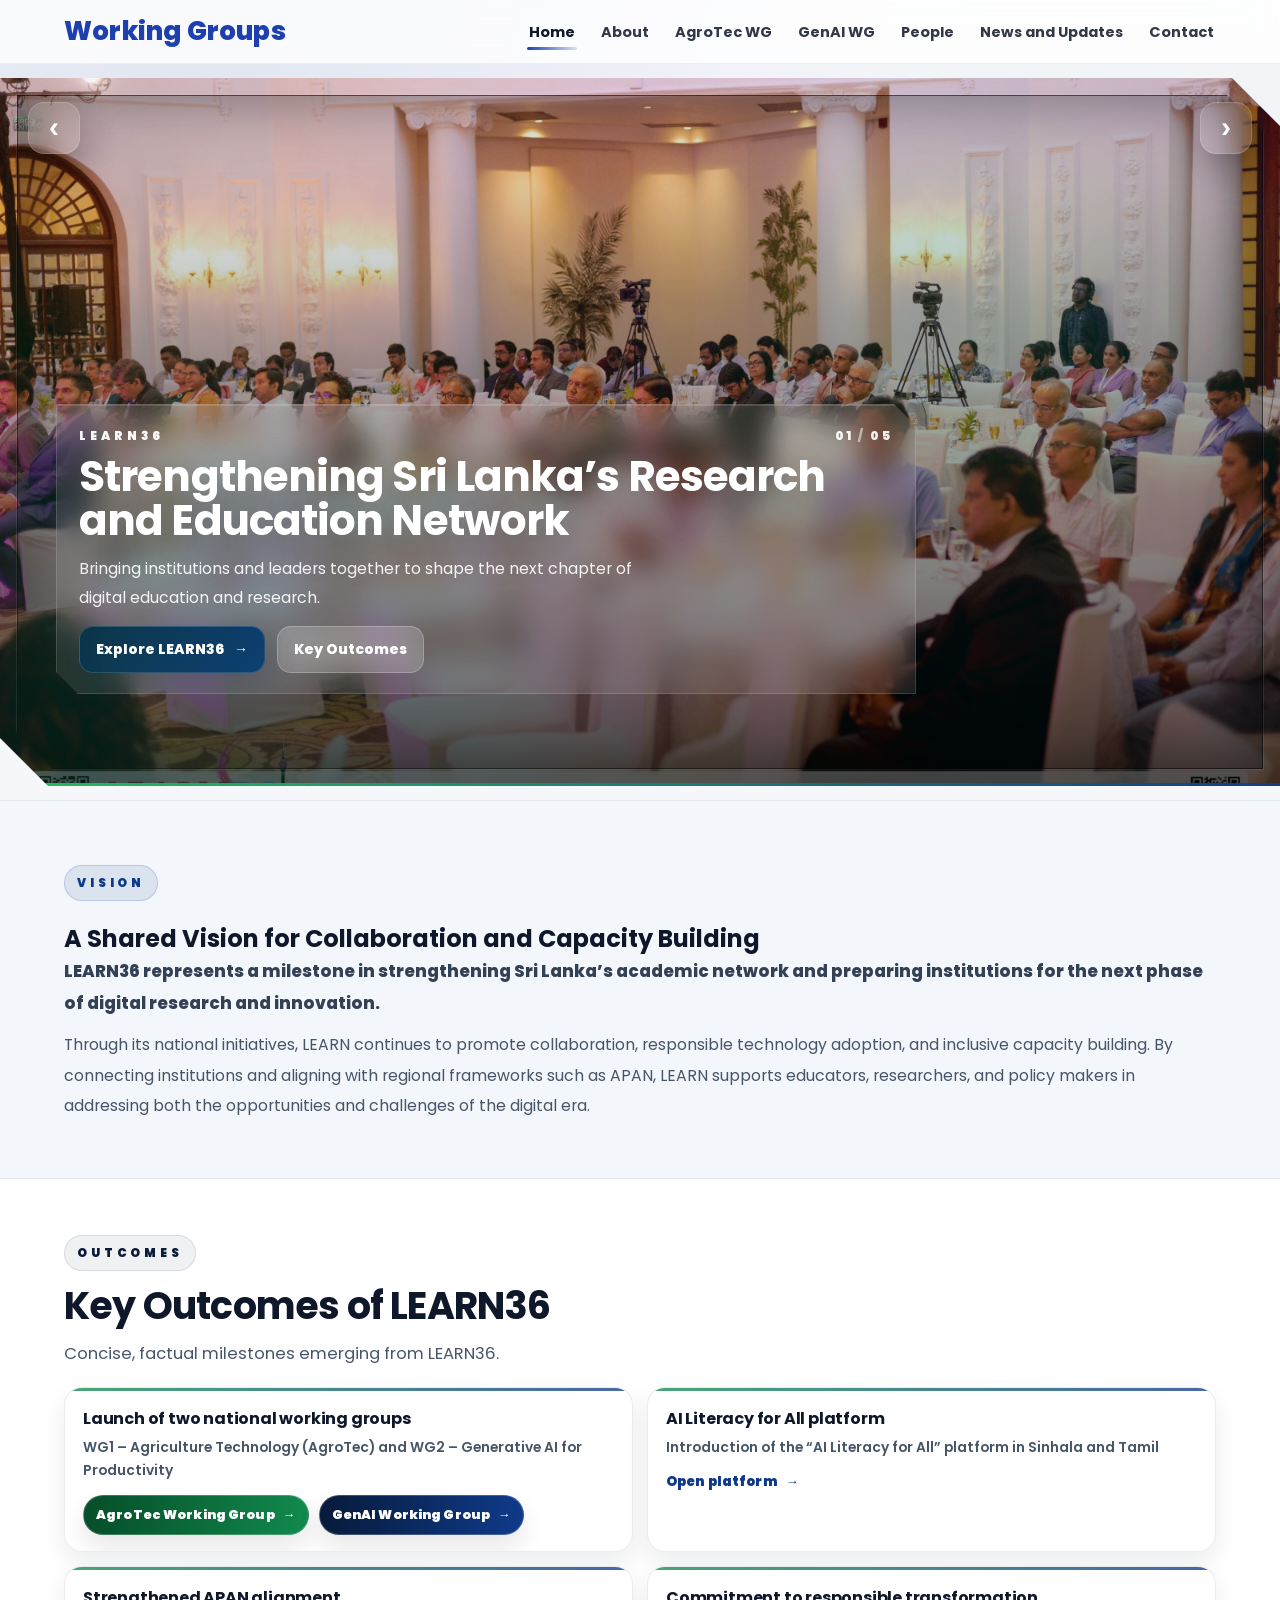
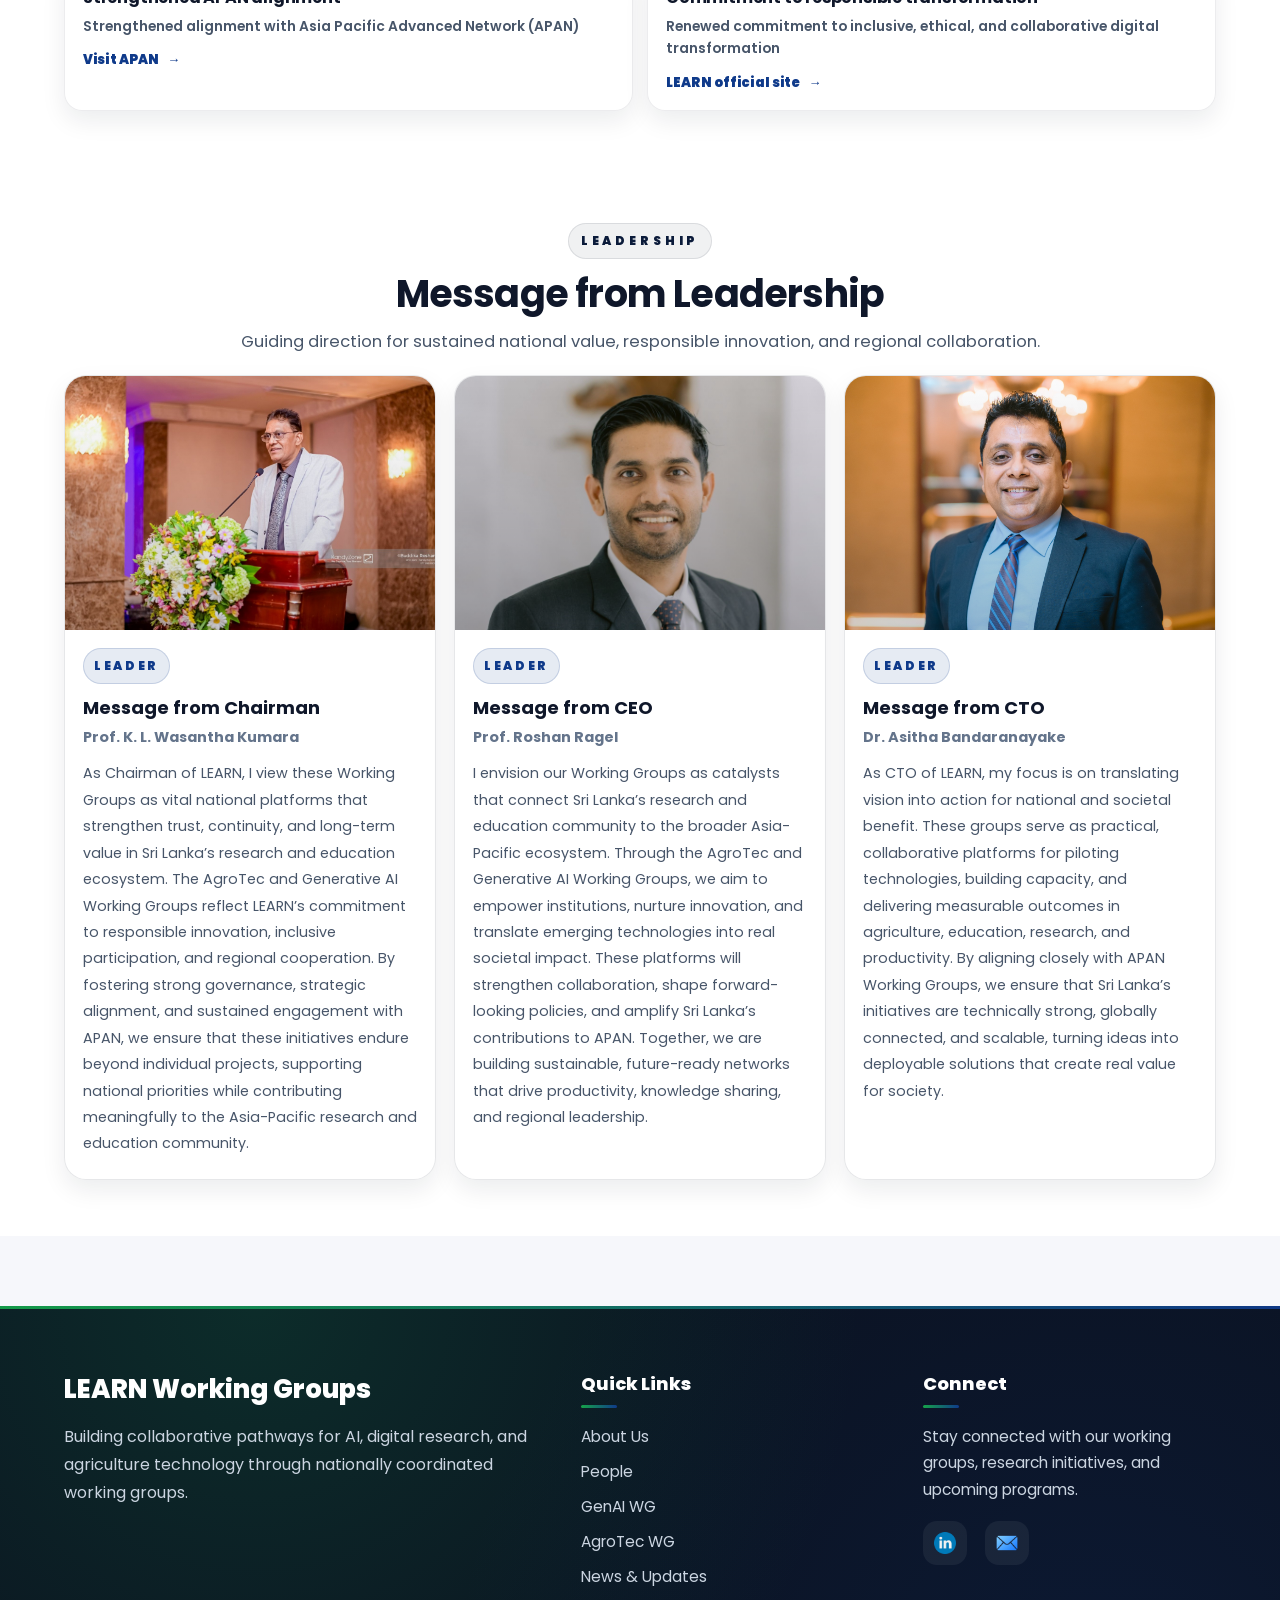
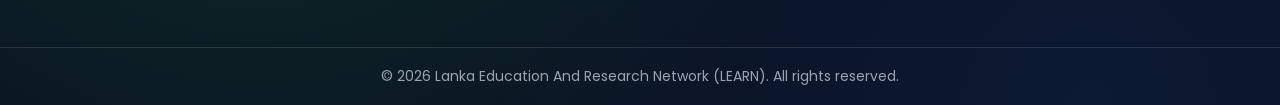
==== index.html @ 954df9d3 "first commit" ====
<!DOCTYPE html>
<html lang="en">
<head>
  <meta charset="UTF-8" />
  <meta name="viewport" content="width=device-width, initial-scale=1.0" />
  <meta name="description" content="LEARN36 in Sri Lanka united educators, researchers, and leaders to advance AI, digital transformation, agriculture innovation, and research collaboration through LEARN.">
  <link rel="stylesheet" href="assets/css/index.css"/>
  <title>Home</title>
  <link rel="icon" href="assets/images/icons/favicon.png" type="image/x-icon" />

  <!-- Optional: match your other pages -->
  <link rel="preconnect" href="https://fonts.googleapis.com">
  <link rel="preconnect" href="https://fonts.gstatic.com" crossorigin>
  <link href="https://fonts.googleapis.com/css2?family=Poppins:wght@300;400;500;600;700;800;900&display=swap" rel="stylesheet">
</head>

<body>
  <!-- NAV -->
  <header class="navbar">
    <div class="container">
      <div class="logo"><h2>Working Groups</h2></div>

      <ul class="nav-menu">
        <li><a href="index.html" class="active">Home</a></li>
        <li><a href="pages/About.html">About</a></li>
        <li><a href="pages/AgroTec WG.html">AgroTec WG</a></li>
        <li><a href="pages/GenAI WG.html">GenAI WG</a></li>
        <li><a href="pages/People.html">People</a></li>
        <li><a href="pages/news/news.html">News and Updates</a></li>
        <li><a href="pages/Contact.html">Contact</a></li>
      </ul>

      <div class="hamburger" role="button" tabindex="0" aria-label="Open menu">
        <span></span><span></span><span></span>
      </div>
    </div>
  </header>

  <!-- HERO (full-bleed cinematic slider, not a popup card) -->
  <section class="hero">
    <div class="hero-shell">
      <div class="hero-slider-pro" id="heroPro" aria-label="LEARN36 slideshow">

        <!-- Frame layers -->
        <div class="hero-ring" aria-hidden="true"></div>
        <div class="hero-matte" aria-hidden="true"></div>
        <div class="hero-grain" aria-hidden="true"></div>
        <div class="hero-leak" aria-hidden="true"></div>

        <!-- Slides track -->
        <div class="hero-viewport">
          <div class="hero-track">

            <!-- Slide 1 -->
            <article class="hero-panel is-active bg1" data-accent="blue">
              <div class="hero-scrim"></div>

              <div class="hero-caption">
                <div class="caption-top">
                  <div class="hero-kicker">LEARN36</div>
                  <div class="hero-counter">
                    <span class="current">01</span><span class="sep">/</span><span class="total">05</span>
                  </div>
                </div>

                <h1>Strengthening Sri Lanka’s Research and Education Network</h1>
                <p>
                  Bringing institutions and leaders together to shape the next chapter of digital education and research.
                </p>

                <div class="hero-actions">
                  <a class="btn btn-dark" href="#vision">Explore LEARN36 <span class="arrow">→</span></a>
                  <a class="btn btn-ghost" href="#outcomes">Key Outcomes</a>
                </div>
              </div>
            </article>

            <!-- Slide 2 -->
            <article class="hero-panel bg2" data-accent="blue">
              <div class="hero-scrim"></div>

              <div class="hero-caption">
                <div class="caption-top">
                  <div class="hero-kicker">LEARN36</div>
                  <div class="hero-counter">
                    <span class="current">02</span><span class="sep">/</span><span class="total">05</span>
                  </div>
                </div>

                <h1>LEARN36 — Connecting Institutions, Ideas, and Innovation</h1>
                <p>
                  A milestone gathering focused on collaboration, capacity building, and national platforms for impact.
                </p>

                <div class="hero-actions">
                  <a class="btn btn-dark" href="#leaderpart">Leadership <span class="arrow">→</span></a>
                  <a class="btn btn-ghost" href="#vision">Shared Vision</a>
                </div>
              </div>
            </article>

            <!-- Slide 3 -->
            <article class="hero-panel bg3" data-accent="mix">
              <div class="hero-scrim"></div>

              <div class="hero-caption">
                <div class="caption-top">
                  <div class="hero-kicker">LEARN36</div>
                  <div class="hero-counter">
                    <span class="current">03</span><span class="sep">/</span><span class="total">05</span>
                  </div>
                </div>

                <h1>Advancing Digital Transformation and AI Literacy</h1>
                <p>
                  Building national readiness through technology, responsible adoption, and inclusive access.
                </p>

                <div class="hero-actions">
                  <a class="btn btn-genai" href="GenAI%20WG.html">Working Group 2 — GenAI <span class="arrow">→</span></a>
                  <a class="btn btn-agrotec" href="AgroTec%20WG.html">Working Group 1 — AgroTec <span class="arrow">→</span></a>
                </div>
              </div>
            </article>

            <!-- Slide 4 -->
            <article class="hero-panel bg4" data-accent="blue">
              <div class="hero-scrim"></div>

              <div class="hero-caption">
                <div class="caption-top">
                  <div class="hero-kicker">LEARN36</div>
                  <div class="hero-counter">
                    <span class="current">04</span><span class="sep">/</span><span class="total">05</span>
                  </div>
                </div>

                <h1>From Collaboration to National Impact</h1>
                <p>
                  Strengthening structures, networks, and shared programs across Sri Lanka’s academic ecosystem.
                </p>

                <div class="hero-actions">
                  <a class="btn btn-dark" href="#outcomes">See Outcomes <span class="arrow">→</span></a>
                  <a class="btn btn-ghost" href="People.html">Meet People</a>
                </div>
              </div>
            </article>

            <!-- Slide 5 -->
            <article class="hero-panel bg5" data-accent="blue">
              <div class="hero-scrim"></div>

              <div class="hero-caption">
                <div class="caption-top">
                  <div class="hero-kicker">LEARN36</div>
                  <div class="hero-counter">
                    <span class="current">05</span><span class="sep">/</span><span class="total">05</span>
                  </div>
                </div>

                <h1>Building the Future of Learning and Research</h1>
                <p>
                  Creating sustainable platforms aligned with regional frameworks and long-term national priorities.
                </p>

                <div class="hero-actions">
                  <a class="btn btn-dark" href="About.html">About LEARN <span class="arrow">→</span></a>
                  <a class="btn btn-ghost" href="Contact.html">Get Involved</a>
                </div>
              </div>
            </article>

          </div>
        </div>

        <!-- Controls -->
        <button class="hero-nav hero-prev" type="button" aria-label="Previous slide">
          <span aria-hidden="true">‹</span>
        </button>

        <button class="hero-nav hero-next" type="button" aria-label="Next slide">
          <span aria-hidden="true">›</span>
        </button>

        <!-- Loading line (keep) -->
        <div class="hero-progress" aria-hidden="true">
          <div class="hero-progress-bar"></div>
        </div>

      </div>
    </div>
  </section>

  <!-- VISION -->
  <section class="band band-soft" id="vision">
    <div class="container">
      <div class="vision-grid">
        <div class="vision-text">
          <div class="badge">Vision</div>
          <h2>A Shared Vision for Collaboration and Capacity Building</h2>

          <!-- Updated flow (same meaning, more professional) -->
          <p class="lead">
            LEARN36 represents a milestone in strengthening Sri Lanka’s academic network and preparing institutions for the next phase of digital research and innovation.
          </p>
          <p>
            Through its national initiatives, LEARN continues to promote collaboration, responsible technology adoption, and inclusive capacity building. By connecting institutions and aligning with regional frameworks such as APAN, LEARN supports educators, researchers, and policy makers in addressing both the opportunities and challenges of the digital era.
          </p>
        </div>
      </div>
    </div>
  </section>

 <!-- OUTCOMES -->
<section class="band" id="outcomes">
  <div class="container">
    <div class="section-head">
      <div class="badge badge-dark">Outcomes</div>
      <h2>Key Outcomes of LEARN36</h2>
      <p>Concise, factual milestones emerging from LEARN36.</p>
    </div>

    <div class="outcomes-grid">
      <!-- Outcome 1 (two buttons inside; NOT whole-card link) -->
      <div class="outcome outcome--split">
        <h3>Launch of two national working groups</h3>
        <p>WG1 – Agriculture Technology (AgroTec) and WG2 – Generative AI for Productivity</p>

        <div class="outcome-actions">
          <a class="outcome-btn outcome-btn--agrotec" href="AgroTec%20WG.html">
            AgroTec Working Group <span class="arrow">→</span>
          </a>
          <a class="outcome-btn outcome-btn--genai" href="GenAI%20WG.html">
            GenAI Working Group <span class="arrow">→</span>
          </a>
        </div>
      </div>

      <!-- Outcome 2 (WHOLE CARD is link) -->
      <a class="outcome outcome--link" href="https://www.ai4all.aisrilanka.org/" target="_blank" rel="noopener">
        <h3>AI Literacy for All platform</h3>
        <p>Introduction of the “AI Literacy for All” platform in Sinhala and Tamil</p>
        <span class="outcome-cta">Open platform <span class="arrow">→</span></span>
      </a>

      <!-- Outcome 3 (WHOLE CARD is link) -->
      <a class="outcome outcome--link" href="https://apan.net/" target="_blank" rel="noopener">
        <h3>Strengthened APAN alignment</h3>
        <p>Strengthened alignment with Asia Pacific Advanced Network (APAN)</p>
        <span class="outcome-cta">Visit APAN <span class="arrow">→</span></span>
      </a>

      <!-- Outcome 4 (WHOLE CARD is link) -->
      <a class="outcome outcome--link" href="https://learn.ac.lk/" target="_blank" rel="noopener">
        <h3>Commitment to responsible transformation</h3>
        <p>Renewed commitment to inclusive, ethical, and collaborative digital transformation</p>
        <span class="outcome-cta">LEARN official site <span class="arrow">→</span></span>
      </a>
    </div>
  </div>
</section>


  <!-- LEADERSHIP -->
  <section class="band" id="leaderpart">
    <div class="container">
      <div class="section-head center">
        <div class="badge badge-dark">Leadership</div>
        <h2>Message from Leadership</h2>
        <p>Guiding direction for sustained national value, responsible innovation, and regional collaboration.</p>
      </div>

      <div class="leadership-grid">
        <!-- Chairman -->
        <div class="leadership-card">
          <div class="leader-image">
            <img src="assets/images/People/chairman.jpg" alt="Chairman">
          </div>
          <div class="leader-content">
            <span class="leader-role">Leader</span>
            <h3>Message from Chairman</h3>
            <h4>Prof. K. L. Wasantha Kumara</h4>
            <p>
              As Chairman of LEARN, I view these Working Groups as vital national platforms that strengthen trust, continuity, and long-term value in Sri Lanka’s research and education ecosystem. The AgroTec and Generative AI Working Groups reflect LEARN’s commitment to responsible innovation, inclusive participation, and regional cooperation. By fostering strong governance, strategic alignment, and sustained engagement with APAN, we ensure that these initiatives endure beyond individual projects, supporting national priorities while contributing meaningfully to the Asia-Pacific research and education community.
            </p>
          </div>
        </div>

        <!-- CEO -->
        <div class="leadership-card">
          <div class="leader-image">
            <img src="assets/images/People/2ceo.jpg" alt="CEO">
          </div>
          <div class="leader-content">
            <span class="leader-role">Leader</span>
            <h3>Message from CEO</h3>
            <h4> Prof. Roshan Ragel</h4>
            <p>
              I envision our Working Groups as catalysts that connect Sri Lanka’s research and education community to the broader Asia-Pacific ecosystem. Through the AgroTec and Generative AI Working Groups, we aim to empower institutions, nurture innovation, and translate emerging technologies into real societal impact. These platforms will strengthen collaboration, shape forward-looking policies, and amplify Sri Lanka’s contributions to APAN. Together, we are building sustainable, future-ready networks that drive productivity, knowledge sharing, and regional leadership.
            </p>
          </div>
        </div>

        <!-- CTO -->
        <div class="leadership-card">
          <div class="leader-image">
            <img src="assets/images/People/cto.jpg" alt="CTO">
          </div>
          <div class="leader-content">
            <span class="leader-role">Leader</span>
            <h3>Message from CTO</h3>
            <h4>Dr. Asitha Bandaranayake</h4>
            <p>
              As CTO of LEARN, my focus is on translating vision into action for national and societal benefit. These groups serve as practical, collaborative platforms for piloting technologies, building capacity, and delivering measurable outcomes in agriculture, education, research, and productivity. By aligning closely with APAN Working Groups, we ensure that Sri Lanka’s initiatives are technically strong, globally connected, and scalable,  turning ideas into deployable solutions that create real value for society.
            </p>
          </div>
        </div>
      </div>
    </div>
  </section>

  <!-- PREMIUM FOOTER -->
  <footer class="site-footer site-footer--premium">
    <div class="footer-glow"></div>

    <div class="footer-container">
      <div class="footer-brand">
        <h3>LEARN Working Groups</h3>
        <p>
          Building collaborative pathways for AI, digital research, and agriculture technology through nationally coordinated working groups.
        </p>
      </div>

      <div class="footer-links">
        <h4>Quick Links</h4>
        <ul>
          <li><a href="pages/About.html">About Us</a></li>
          <li><a href="pages/People.html">People</a></li>
          <li><a href="pages/GenAI WG.html">GenAI WG</a></li>
          <li><a href="pages/AgroTec WG.html">AgroTec WG</a></li>
          <li><a href="pages/news/news.html">News & Updates</a></li>
        </ul>
      </div>

      <div class="footer-connect">
        <h4>Connect</h4>
        <p>
          Stay connected with our working groups, research initiatives,
          and upcoming programs.
        </p>

        <div class="footer-social">
          <a href="#" title="LinkedIn"><img src="assets/images/icons/linkedin.png" alt="LinkedIn"></a>
          <a href="#" title="Email"><img src="assets/images/icons/mail.png" alt="Email"></a>
        </div>
      </div>
    </div>

    <div class="footer-bottom">
      © 2026 Lanka Education And Research Network (LEARN). All rights reserved.
    </div>
  </footer>

  <script src="assets/js/index.js"></script>
</body>
</html>
---- assets/css/index.css ----
/* =========================
   RESET + BASE
========================= */
*{margin:0;padding:0;box-sizing:border-box}
:root{
  --text:#0f172a;
  --muted:#475569;

  --bg:#f6f7fb;
  --band:#ffffff;
  --bandSoft:#f3f6fb;

  --blue900:#081a3a;
  --blue800:#0b2b63;
  --blue700:#0f3a8a;

  --green900:#052e1a;
  --green800:#064e2a;
  --green700:#0b6b3a;
  --green600:#118a4e;

  --border: rgba(15, 23, 42, 0.10);
  --shadow: 0 16px 40px rgba(15, 23, 42, 0.10);
  --shadowSoft: 0 10px 24px rgba(15, 23, 42, 0.08);

  --radius-xl: 26px;
  --radius-lg: 18px;
  --radius-md: 14px;

  --max:1200px;
}

html{scroll-behavior:smooth}
body{
  font-family:'Poppins',sans-serif;
  color:var(--text);
  background:
    radial-gradient(1200px 700px at 15% 0%, rgba(15,58,138,0.10), transparent 60%),
    radial-gradient(900px 600px at 85% 10%, rgba(17,138,78,0.08), transparent 60%),
    linear-gradient(var(--bg), var(--bg));
  overflow-x:hidden;
}

.container{
  width:90%;
  max-width:var(--max);
  margin:0 auto;
}

/* =========================
   NAVBAR
========================= */
.navbar{
  background: rgba(255,255,255,0.80);
  backdrop-filter: blur(14px);
  border-bottom: 1px solid rgba(15,23,42,0.06);
  position: sticky;
  top:0;
  z-index:1000;
}
.navbar .container{
  display:flex;
  align-items:center;
  justify-content:space-between;
  padding: 12px 0;
}
.logo h2{
  font-size: 26px;
  font-weight: 800;
  color: #1e40af;
  letter-spacing: 0.2px;
}

.nav-menu{
  display:flex;
  list-style:none;
  gap: 22px;
  align-items:center;
}
.nav-menu a{
  text-decoration:none;
  color:#0f172a;
  font-weight: 650;
  font-size: 14.5px;
  opacity:0.86;
  position:relative;
  padding: 10px 2px;
  transition: opacity .22s ease, transform .22s ease;
}
.nav-menu a:hover{opacity:1; transform: translateY(-1px);}
.nav-menu a.active{opacity:1;}
.nav-menu a.active::after,
.nav-menu a:hover::after{
  content:"";
  position:absolute;
  left:0;
  bottom:2px;
  width:100%;
  height:3px;
  border-radius:999px;
  background: linear-gradient(90deg, #1e40af, rgba(30,64,175,0.15));
}

/* Hamburger */
.hamburger{
  display:none;
  flex-direction:column;
  cursor:pointer;
  gap:6px;
}
.hamburger span{
  width:26px;
  height:3px;
  border-radius:999px;
  background:#0f172a;
  transition: all .28s ease;
}

/* Mobile drawer */
@media (max-width: 768px){
  .nav-menu{
    position: fixed;
    top:0;
    right:-100%;
    height:100vh;
    width:300px;
    background: rgba(255,255,255,0.92);
    backdrop-filter: blur(14px);
    border-left: 1px solid rgba(15,23,42,0.10);
    flex-direction: column;
    align-items:flex-start;
    padding: 84px 26px;
    gap: 16px;
    box-shadow: -20px 0 50px rgba(0,0,0,0.18);
    transition: right .35s ease;
    z-index: 2000;
  }
  .nav-menu.active{right:0;}
  .nav-menu a{font-size:16px;font-weight:800;opacity:0.92}
  .hamburger{display:flex; z-index: 3000;}
  .hamburger.active span:nth-child(1){transform: rotate(45deg) translate(6px, 7px);}
  .hamburger.active span:nth-child(2){opacity:0;}
  .hamburger.active span:nth-child(3){transform: rotate(-45deg) translate(6px, -7px);}
}

/* =========================
   BUTTONS (GLOBAL)
========================= */
.btn{
  display:inline-flex;
  align-items:center;
  justify-content:center;
  gap: 10px;
  padding: 12px 16px;
  border-radius: 14px;
  text-decoration:none;
  font-weight: 800;
  font-size: 14px;
  transition: transform .18s ease, box-shadow .18s ease, background .18s ease, border .18s ease;
  user-select:none;
  white-space: nowrap;
}
.btn:hover{transform: translateY(-2px)}
.arrow{font-weight:900}

/* Hero buttons */
.btn-dark{
  color:#fff;
  background: linear-gradient(135deg, #0b1b3a, #0f2c67);
  box-shadow: 0 14px 30px rgba(8,26,58,0.22);
  border: 1px solid rgba(255,255,255,0.14);
}
.btn-dark:hover{box-shadow: 0 18px 38px rgba(8,26,58,0.26);}

.btn-ghost{
  color:#fff;
  background: rgba(255,255,255,0.14);
  border: 1px solid rgba(255,255,255,0.22);
  backdrop-filter: blur(10px);
}
.btn-ghost:hover{background: rgba(255,255,255,0.20);}

.btn-genai{
  color:#fff;
  background: linear-gradient(90deg, #071a3a, #0b2b63, #0f3a8a);
  box-shadow: 0 14px 30px rgba(15,58,138,0.22);
  border: 1px solid rgba(255,255,255,0.14);
}
.btn-genai:hover{box-shadow: 0 18px 38px rgba(15,58,138,0.26);}

.btn-agrotec{
  color:#fff;
  background: linear-gradient(90deg, var(--green800), var(--green700), var(--green600));
  box-shadow: 0 14px 30px rgba(17,138,78,0.22);
  border: 1px solid rgba(255,255,255,0.14);
}
.btn-agrotec:hover{box-shadow: 0 18px 38px rgba(17,138,78,0.28);}

/* =========================
   BADGES + HEADERS
========================= */
.badge{
  display:inline-flex;
  align-items:center;
  padding: 8px 12px;
  border-radius: 999px;
  font-weight: 900;
  font-size: 12px;
  letter-spacing: 0.32em;
  text-transform: uppercase;
  color: #0f3a8a;
  background: rgba(15,58,138,0.10);
  border: 1px solid rgba(15,58,138,0.16);
  width: fit-content;
  margin-bottom: 14px;
}
.badge-dark{
  color:#0b1b3a;
  background: rgba(15,23,42,0.06);
  border: 1px solid rgba(15,23,42,0.10);
}

.section-head{
  max-width: 860px;
}
.section-head.center{
  margin: 0 auto;
  text-align:center;
}
.section-head h2{
  font-size: 38px;
  line-height: 1.12;
  letter-spacing: -0.8px;
  margin-bottom: 10px;
}
.section-head p{
  color: var(--muted);
  font-size: 16.5px;
  line-height: 1.9;
  margin-bottom: 10px;
}

/* =========================
   HERO — PRO JS SLIDER
========================= */
.hero{ position:relative; padding: 14px 0 0; margin-bottom: 14px; }
.hero-shell{ width:100%; padding: 0; }

.hero-slider-pro{
  position: relative;
  width: 100%;
  height: calc(92vh - 120px);
  min-height: 620px;
  background: #070b12;
  overflow: hidden;
  isolation: isolate;

  clip-path: polygon(
    0% 0%,
    calc(100% - 48px) 0%,
    100% 48px,
    100% 100%,
    48px 100%,
    0% calc(100% - 48px)
  );

  box-shadow:
    0 34px 90px rgba(0,0,0,0.35),
    0 16px 40px rgba(0,0,0,0.25);
}

/* Make sure overlays never block clicks */
.hero-ring,
.hero-matte,
.hero-grain,
.hero-leak,
.hero-scrim,
.hero-progress{
  pointer-events:none;
}
.hero-nav,
.hero-caption,
.hero-caption *{
  pointer-events:auto;
}

/* Animated ring */
.hero-ring{
  position:absolute;
  inset:-2px;
  z-index: 2;

  background: conic-gradient(
    from 180deg,
    rgba(34,197,94,0.00),
    rgba(34,197,94,0.18),
    rgba(15,58,138,0.22),
    rgba(34,197,94,0.16),
    rgba(34,197,94,0.00)
  );

  opacity: 0.28;
  filter: blur(8px);
  animation: heroRing 14s linear infinite;
  mix-blend-mode: screen;
}
@keyframes heroRing{ from{transform:rotate(0)} to{transform:rotate(360deg)} }

/* Inner matte frame */
.hero-matte{
  position:absolute;
  inset: 16px;
  z-index: 3;
  border: 1px solid rgba(255,255,255,0.08);
  box-shadow:
    inset 0 0 0 1px rgba(0,0,0,0.55),
    inset 0 0 70px rgba(0,0,0,0.50);
  clip-path: polygon(
    0% 0%,
    calc(100% - 38px) 0%,
    100% 38px,
    100% 100%,
    38px 100%,
    0% calc(100% - 38px)
  );
}

.hero-viewport{ position:absolute; inset:0; z-index:1; overflow:hidden; }
.hero-track{
  height:100%;
  display:flex;
  will-change: transform;
  transform: translate3d(0,0,0);
  transition: transform 900ms cubic-bezier(.2,.9,.2,1);
}

.hero-panel{
  position: relative;
  min-width: 100%;
  height: 100%;
  background-size: cover;
  background-position: center;
  transform: translateZ(0);
  filter: saturate(1.08) contrast(1.05);
}

.hero-scrim{
  position:absolute;
  inset:0;
  z-index: 1;
  background:
    radial-gradient(900px 520px at 18% 74%, rgba(15,58,138,0.20), transparent 62%),
    radial-gradient(860px 560px at 80% 35%, rgba(34,197,94,0.14), transparent 60%),
    linear-gradient(180deg, rgba(0,0,0,0.06), rgba(0,0,0,0.68));
}

.hero-caption{
  position:absolute;
  left: 56px;
  bottom: 92px;
  z-index: 5;
  width: min(860px, calc(100% - 112px));

  background: rgba(255,255,255,0.10);
  border: 1px solid rgba(255,255,255,0.14);
  backdrop-filter: blur(14px);
  -webkit-backdrop-filter: blur(14px);

  box-shadow:
    0 30px 70px rgba(0,0,0,0.40),
    inset 0 1px 0 rgba(255,255,255,0.12);

  padding: 22px 22px 20px;

  clip-path: polygon(
    0% 0%,
    calc(100% - 22px) 0%,
    100% 22px,
    100% 100%,
    22px 100%,
    0% calc(100% - 22px)
  );

  opacity: 0;
  transform: translate3d(0, 14px, 0);
  transition: opacity 520ms ease, transform 720ms cubic-bezier(.2,.9,.2,1);
}
.hero-panel.is-active .hero-caption{
  opacity: 1;
  transform: translate3d(0, 0, 0);
}

.caption-top{
  display:flex;
  align-items:center;
  justify-content:space-between;
  gap:12px;
  margin-bottom: 10px;
}
.hero-kicker{
  font-weight: 900;
  letter-spacing: 0.34em;
  text-transform: uppercase;
  font-size: 12px;
  color: rgba(255,255,255,0.92);
}
.hero-counter{
  font-weight: 900;
  font-size: 12px;
  letter-spacing: 0.24em;
  color: rgba(255,255,255,0.88);
}
.hero-counter .sep{ opacity:.55; padding:0 4px; }

.hero-caption h1{
  color:#fff;
  font-size: clamp(28px, 3.3vw, 56px);
  line-height: 1.05;
  letter-spacing: -0.9px;
  margin-bottom: 10px;
  text-shadow: 0 14px 40px rgba(0,0,0,0.42);
}
.hero-caption p{
  color: rgba(255,255,255,0.88);
  font-size: 15.8px;
  line-height: 1.85;
  max-width: 62ch;
  margin-bottom: 14px;
}
.hero-actions{ display:flex; flex-wrap:wrap; gap: 12px; }

/* HERO NAV */
.hero-nav{
  position:absolute;
  top: 24px;
  transform: none;
  z-index: 40;

  width: 52px;
  height: 52px;
  border-radius: 16px;

  border: 1px solid rgba(255,255,255,0.16);
  background: rgba(255,255,255,0.10);
  backdrop-filter: blur(10px);
  -webkit-backdrop-filter: blur(10px);
  box-shadow: 0 16px 36px rgba(0,0,0,0.30);

  color: #fff;
  cursor:pointer;
  transition: background .18s ease, border .18s ease, box-shadow .18s ease;
}
.hero-nav:hover{
  background: rgba(255,255,255,0.16);
  border-color: rgba(255,255,255,0.22);
  box-shadow: 0 18px 40px rgba(0,0,0,0.32);
}
.hero-nav span{
  display:block;
  font-size: 30px;
  line-height: 1;
  font-weight: 800;
  margin-top: -2px;
}
.hero-prev{ left: 28px; }
.hero-next{ right: 28px; }

.hero-progress{
  position:absolute;
  left: 0;
  right: 0;
  bottom: 0;
  z-index: 10;
  height: 3px;
  background: rgba(255,255,255,0.16);
}
.hero-progress-bar{
  height: 100%;
  width: 0%;
  background: linear-gradient(90deg, rgba(34,197,94,0.92), rgba(15,58,138,0.92));
  transform-origin: left;
}

.hero-grain{
  position:absolute;
  inset:-30%;
  z-index: 8;
  background-image: radial-gradient(rgba(255,255,255,0.07) 1px, transparent 1px);
  background-size: 18px 18px;
  opacity: 0.10;
  transform: rotate(-6deg);
  mix-blend-mode: overlay;
}
.hero-leak{
  position:absolute;
  inset:0;
  z-index: 6;
  background:
    radial-gradient(circle at 10% 80%, rgba(34,197,94,0.16), transparent 60%),
    radial-gradient(circle at 86% 24%, rgba(15,58,138,0.16), transparent 55%);
  opacity: 0.85;
  mix-blend-mode: screen;
}

/* Background images */
.bg1 { background-image: url("../images/slides/Slide1.jpeg"); }
.bg2 { background-image: url("../images/slides/Slide2.jpeg"); }
.bg3 { background-image: url("../images/slides/Slide3.jpeg"); }
.bg4 { background-image: url("../images/slides/Slide4.jpeg"); }
.bg5 { background-image: url("../images/slides/Slide5.jpeg"); }


/* Responsive hero */
@media (max-width: 980px){
  .hero-slider-pro{
    min-height: 560px;
    height: calc(86vh - 110px);
    clip-path: polygon(
      0% 0%,
      calc(100% - 34px) 0%,
      100% 34px,
      100% 100%,
      34px 100%,
      0% calc(100% - 34px)
    );
  }
  .hero-caption{
    left: 14px;
    right: 14px;
    width: auto;
    bottom: 92px;
    padding: 18px 16px 16px;
  }
  .hero-prev{ left: 12px; }
  .hero-next{ right: 12px; }
}
@media (max-width: 600px){
  .hero-nav{ width: 44px; height: 44px; border-radius: 14px; }
  .hero-nav span{ font-size: 26px; }
}
@media (max-width: 520px){
  .hero-slider-pro{ min-height: 520px; }
  .hero-nav{ top: 10px; width: 42px; height: 42px; border-radius: 13px; }
  .hero-prev{ left: 10px; }
  .hero-next{ right: 10px; }
}

/* =========================
   BANDS
========================= */
.band{
  padding: 56px 0;
  background: var(--band);
}
.band-soft{
  background: var(--bandSoft);
  border-top: 1px solid rgba(15,23,42,0.06);
  border-bottom: 1px solid rgba(15,23,42,0.06);
}

/* =========================
   VISION
========================= */
.vision-grid{
  display:grid;
  grid-template-columns: 1fr;
  gap: 18px;
  align-items:start;
  margin-top: 8px;
}
.vision-text h2{ margin-top: 6px; }
.vision-text .lead{
  font-weight: 750;
  color: #334155;
  font-size: 16.8px;
  line-height: 1.9;
  margin-bottom: 10px;
}
.vision-text p{
  color: var(--muted);
  font-size: 15.8px;
  line-height: 1.95;
}

/* =========================
   OUTCOMES (WHOLE CARD CLICKABLE)
========================= */
.outcomes-grid{
  margin-top: 18px;
  display:grid;
  grid-template-columns: repeat(2, 1fr);
  gap: 14px;
}

.outcome{
  position: relative;
  padding: 18px 18px 16px;
  border-radius: 18px;
  background: rgba(255,255,255,0.82);
  border: 1px solid rgba(15,23,42,0.08);
  box-shadow: var(--shadowSoft);
  overflow: hidden;
}

/* Subtle premium top stroke */
.outcome::before{
  content:"";
  position:absolute;
  left:0; top:0;
  height:3px;
  width:100%;
  background: linear-gradient(90deg, rgba(17,138,78,0.90), rgba(15,58,138,0.90));
  opacity: 0.85;
}

/* Typography */
.outcome h3{
  font-size: 16px;
  margin-bottom: 6px;
  letter-spacing: -0.2px;
}
.outcome p{
  color: var(--muted);
  font-weight: 600;
  font-size: 13.8px;
  line-height: 1.65;
}

/* Whole-card link behavior */
.outcome--link{
  display:block;
  text-decoration:none;
  color: inherit;
  cursor: pointer;
  transition: transform .18s ease, box-shadow .18s ease, border-color .18s ease, background .18s ease;
}
.outcome--link:hover{
  transform: translateY(-2px);
  box-shadow: 0 18px 42px rgba(15,23,42,0.12);
  border-color: rgba(15,23,42,0.14);
  background: rgba(255,255,255,0.90);
}
.outcome--link:focus{
  outline: none;
}
.outcome--link:focus-visible{
  outline: 3px solid rgba(30,64,175,0.28);
  outline-offset: 3px;
}

/* CTA line in clickable cards */
.outcome-cta{
  display:inline-flex;
  align-items:center;
  gap: 8px;
  margin-top: 12px;
  font-weight: 900;
  font-size: 13px;
  color: #0f3a8a;
  letter-spacing: 0.01em;
}

/* First card with 2 buttons */
.outcome--split{
  transition: transform .18s ease, box-shadow .18s ease, border-color .18s ease;
}
.outcome--split:hover{
  transform: translateY(-2px);
  box-shadow: 0 18px 42px rgba(15,23,42,0.12);
  border-color: rgba(15,23,42,0.14);
}

/* Actions row */
.outcome-actions{
  margin-top: 12px;
  display:flex;
  flex-wrap: wrap;
  gap: 10px;
  align-items: center;
}

/* NEW: clean “in-card” buttons (not big hero buttons) */
.outcome-btn{
  display:inline-flex;
  align-items:center;
  justify-content:center;
  gap: 8px;

  padding: 10px 12px;
  border-radius: 999px;
  text-decoration:none;

  font-weight: 900;
  font-size: 12.8px;
  letter-spacing: 0.01em;

  border: 1px solid rgba(255,255,255,0.22);
  box-shadow: 0 12px 24px rgba(15,23,42,0.10);
  transition: transform .14s ease, box-shadow .14s ease, filter .14s ease;
}
.outcome-btn:hover{
  transform: translateY(-1px);
  box-shadow: 0 16px 30px rgba(15,23,42,0.12);
  filter: brightness(1.03);
}
.outcome-btn:focus-visible{
  outline: 3px solid rgba(30,64,175,0.26);
  outline-offset: 3px;
}

/* Two variants */
.outcome-btn--agrotec{
  color:#fff;
  background: linear-gradient(90deg, var(--green800), var(--green700), var(--green600));
}
.outcome-btn--genai{
  color:#fff;
  background: linear-gradient(90deg, #071a3a, #0b2b63, #0f3a8a);
}

/* Mobile */
@media (max-width: 980px){
  .outcomes-grid{ grid-template-columns: 1fr; }
  .outcome{ padding: 18px 16px 16px; }
}

/* =========================
   LEADERSHIP
========================= */
.leadership-grid{
  margin-top: 18px;
  display:grid;
  grid-template-columns: repeat(auto-fit, minmax(320px, 1fr));
  gap: 18px;
}
.leadership-card{
  border-radius: 22px;
  overflow:hidden;
  background: rgba(255,255,255,0.78);
  border: 1px solid rgba(15,23,42,0.10);
  box-shadow: var(--shadowSoft);
  transition: transform .25s ease, box-shadow .25s ease;
}
.leadership-card:hover{
  transform: translateY(-4px);
  box-shadow: var(--shadow);
}
.leader-image{
  width:100%;
  aspect-ratio: 16 / 11;
  overflow:hidden;
  position:relative;
}
.leader-image::after{
  content:"";
  position:absolute;
  inset:0;
  background: linear-gradient(180deg, rgba(0,0,0,0.00), rgba(0,0,0,0.18));
}
.leader-image img{
  width:100%;
  height:100%;
  object-fit: cover;
  transform: scale(1.02);
  transition: transform .7s ease;
}
.leadership-card:hover .leader-image img{
  transform: scale(1.07);
}
.leader-content{
  padding: 18px 18px 22px;
}
.leader-role{
  display:inline-flex;
  font-size: 12px;
  font-weight: 900;
  letter-spacing: 0.22em;
  text-transform: uppercase;
  color: #0f3a8a;
  background: rgba(15,58,138,0.10);
  border: 1px solid rgba(15,58,138,0.16);
  padding: 8px 10px;
  border-radius: 999px;
  margin-bottom: 10px;
}
.leader-content h3{font-size: 18px; margin-bottom: 6px;}
.leader-content h4{font-size: 14.5px; color: #64748b; font-weight: 700; margin-bottom: 12px;}
.leader-content p{font-size: 14.3px; line-height: 1.85; color: var(--muted);}

/* =========================
   PREMIUM FOOTER
========================= */
.site-footer{
  margin-top: 70px;
  width: 100%;
  background: none;
  color: inherit;
}
.site-footer.site-footer--premium{
  position: relative;
  background: #0b1220;
  color: #e5e7eb;
  overflow: hidden;
}
.site-footer--premium .footer-glow{
  position: absolute;
  inset: 0;
  background:
    radial-gradient(circle at 20% 0%, rgba(17,138,78,0.22), transparent 55%),
    radial-gradient(circle at 85% 100%, rgba(15,58,138,0.18), transparent 55%);
  pointer-events: none;
  z-index: 0;
}
.site-footer.site-footer--premium::before{
  content: "";
  position: absolute;
  top: 0; left: 0;
  width: 100%;
  height: 3px;
  background: linear-gradient(90deg, #16a34a, #0f3a8a);
  opacity: 0.95;
}
.site-footer.site-footer--premium .footer-container{
  position: relative;
  z-index: 1;
  max-width: 1200px;
  margin: 0 auto;
  padding: 64px 24px 48px;
  display: grid;
  grid-template-columns: 1.6fr 1fr 1fr;
  gap: 48px;
}
.site-footer.site-footer--premium .footer-brand h3{
  font-size: 26px;
  font-weight: 800;
  color: #ffffff;
  margin-bottom: 14px;
}
.site-footer.site-footer--premium .footer-brand p{
  font-size: 16px;
  line-height: 1.75;
  color: #cbd5e1;
  max-width: 52ch;
}
.site-footer.site-footer--premium h4{
  font-size: 18px;
  font-weight: 800;
  color: #ffffff;
  margin-bottom: 16px;
  position: relative;
}
.site-footer.site-footer--premium h4::after{
  content: "";
  display: block;
  width: 36px;
  height: 3px;
  margin-top: 8px;
  border-radius: 999px;
  background: linear-gradient(90deg, #16a34a, #0f3a8a);
}
.site-footer.site-footer--premium .footer-links ul{
  list-style: none;
  padding: 0;
  margin: 0;
}
.site-footer.site-footer--premium .footer-links li{
  margin-bottom: 10px;
}
.site-footer.site-footer--premium .footer-links a{
  color: #cbd5e1;
  text-decoration: none;
  font-size: 15.5px;
  transition: color 0.25s ease;
}
.site-footer.site-footer--premium .footer-links a:hover{
  color: #ffffff;
}
.site-footer.site-footer--premium .footer-connect p{
  font-size: 15.5px;
  line-height: 1.7;
  color: #cbd5e1;
  margin-bottom: 18px;
}
.site-footer.site-footer--premium .footer-social{
  display: flex;
  gap: 18px;
}
.site-footer.site-footer--premium .footer-social a{
  width: 44px;
  height: 44px;
  border-radius: 14px;
  display: grid;
  place-items: center;
  background: rgba(255,255,255,0.06);
  transition: transform 0.25s ease, background 0.25s ease;
}
.site-footer.site-footer--premium .footer-social img{
  width: 22px;
  height: 22px;
  object-fit: contain;
  display: block;
}
.site-footer.site-footer--premium .footer-social a:hover{
  transform: translateY(-2px);
  background: rgba(255,255,255,0.12);
}
.site-footer.site-footer--premium .footer-bottom{
  position: relative;
  z-index: 1;
  width: 100%;
  border-top: 1px solid rgba(255,255,255,0.12);
  text-align: center;
  padding: 18px 12px;
  font-size: 14px;
  color: #9ca3af;
}
@media (max-width: 900px){
  .site-footer.site-footer--premium .footer-container{
    grid-template-columns: 1fr;
    gap: 34px;
    text-align: center;
  }
  .site-footer.site-footer--premium h4::after{
    margin-left: auto;
    margin-right: auto;
  }
  .site-footer.site-footer--premium .footer-social{
    justify-content: center;
  }
}
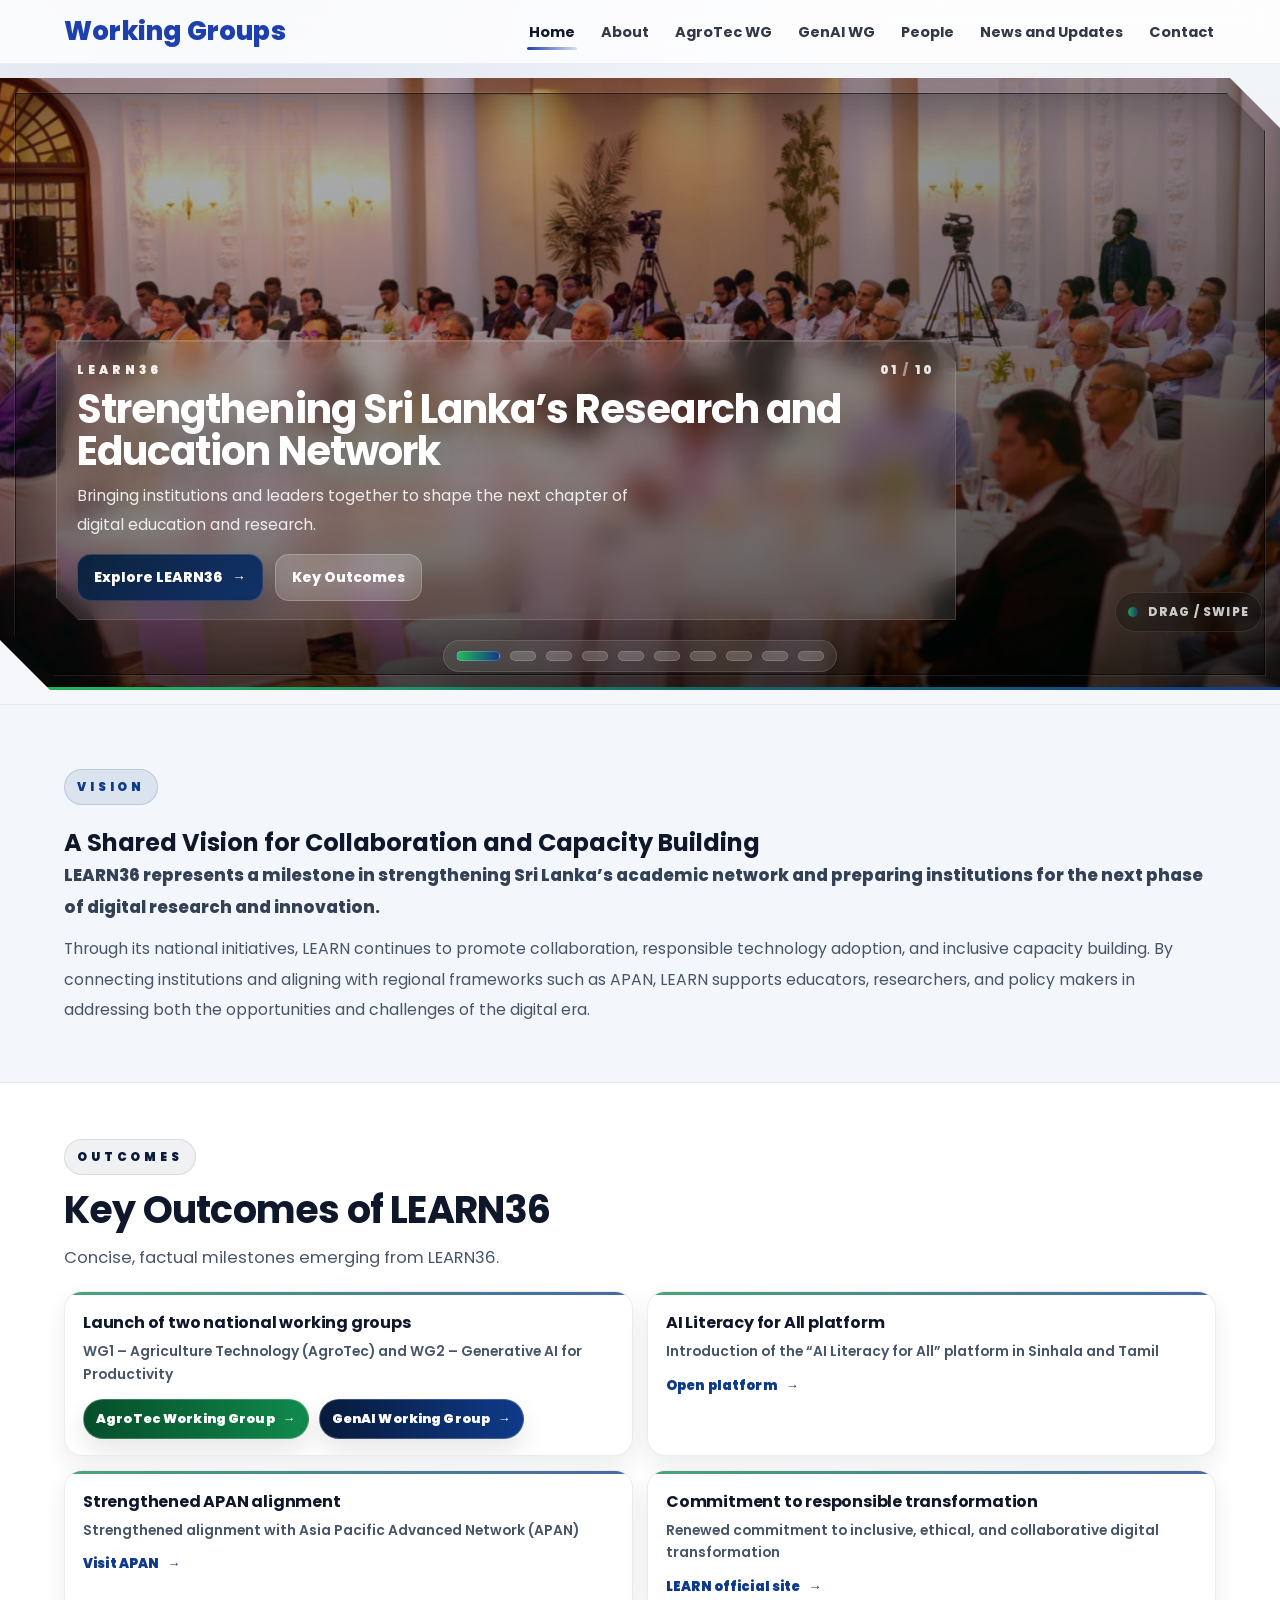
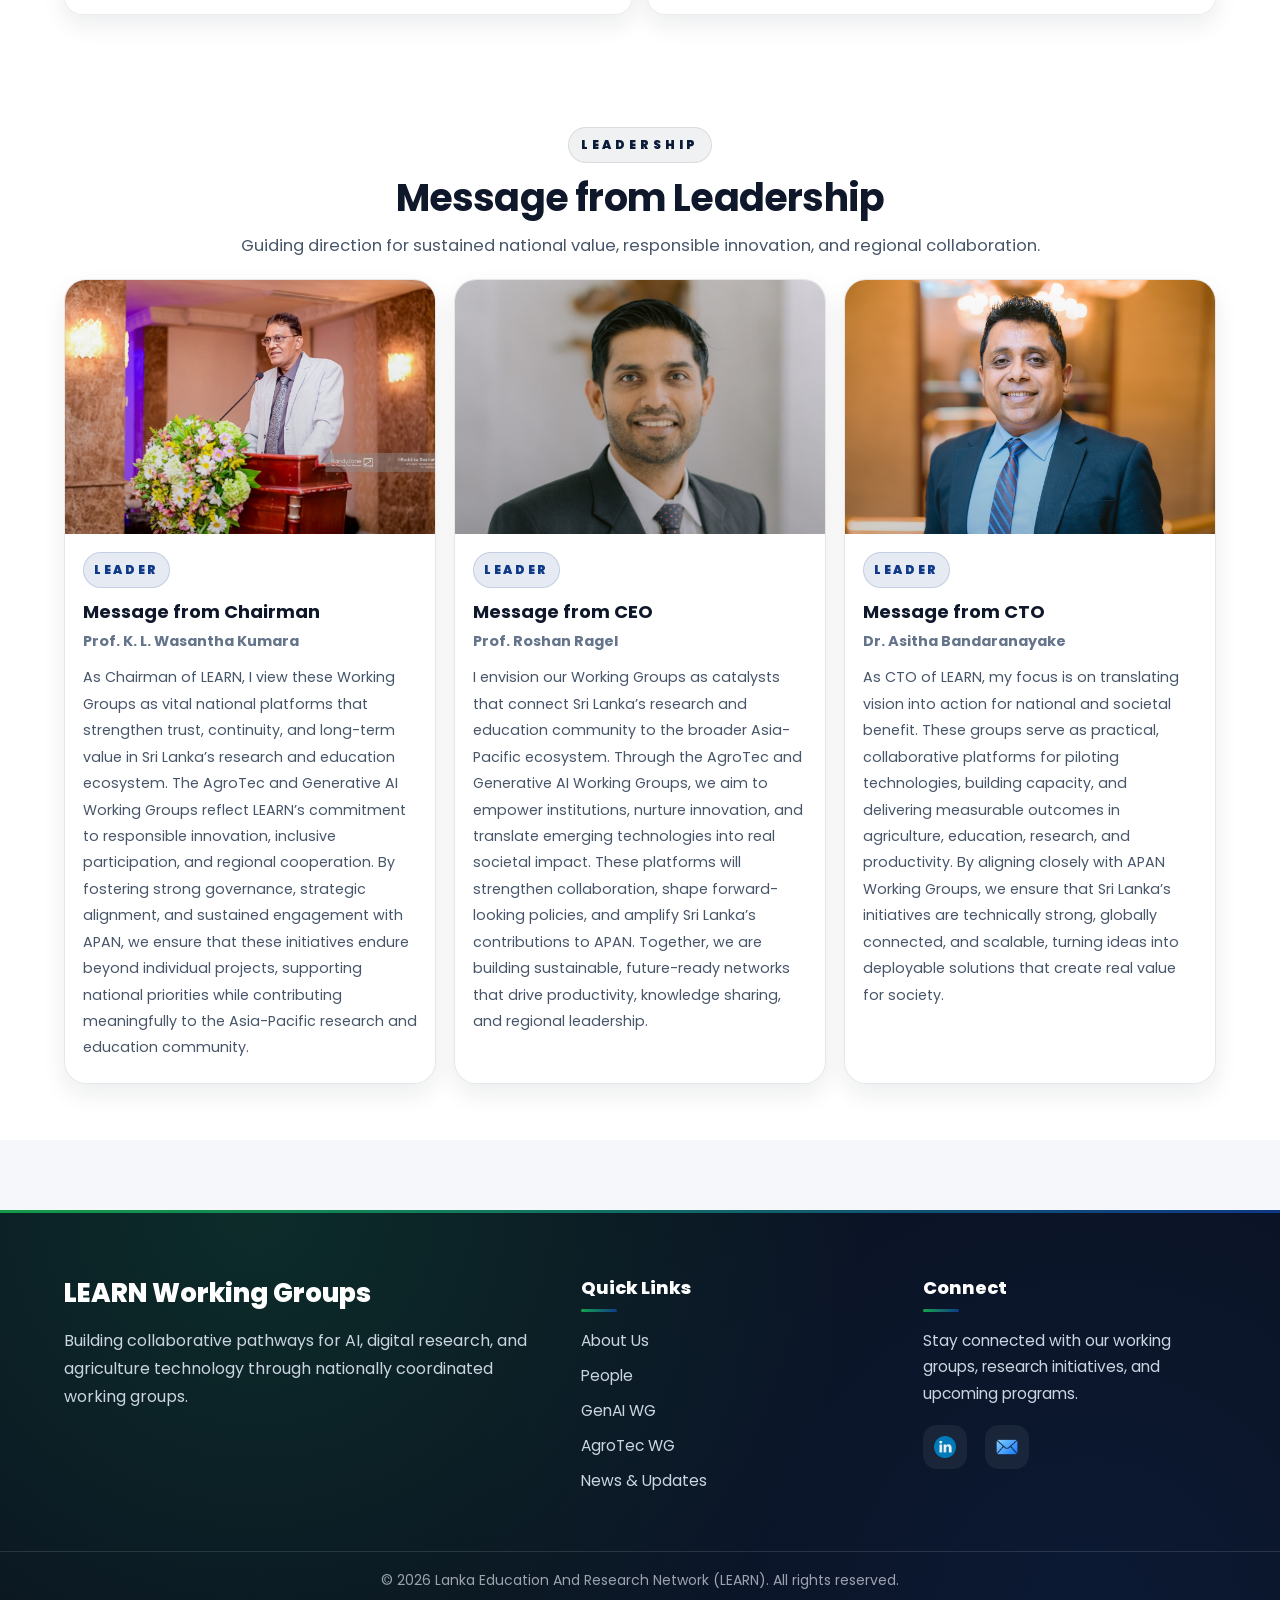
==== commit d2ec3ee0: "first commit" ====
--- a/index.html
+++ b/index.html
@@ -8,19 +8,18 @@
   <title>Home</title>
   <link rel="icon" href="assets/images/icons/favicon.png" type="image/x-icon" />
 
-  <!-- Optional: match your other pages -->
   <link rel="preconnect" href="https://fonts.googleapis.com">
   <link rel="preconnect" href="https://fonts.gstatic.com" crossorigin>
   <link href="https://fonts.googleapis.com/css2?family=Poppins:wght@300;400;500;600;700;800;900&display=swap" rel="stylesheet">
 </head>
 
 <body>
-  <!-- NAV -->
+  <!-- NAV (UNCHANGED) -->
   <header class="navbar">
     <div class="container">
       <div class="logo"><h2>Working Groups</h2></div>
 
-      <ul class="nav-menu">
+      <ul class="nav-menu" id="primaryNav">
         <li><a href="index.html" class="active">Home</a></li>
         <li><a href="pages/About.html">About</a></li>
         <li><a href="pages/AgroTec WG.html">AgroTec WG</a></li>
@@ -30,169 +29,316 @@
         <li><a href="pages/Contact.html">Contact</a></li>
       </ul>
 
-      <div class="hamburger" role="button" tabindex="0" aria-label="Open menu">
+      <div class="hamburger" role="button" tabindex="0" aria-label="Open menu" aria-controls="primaryNav" aria-expanded="false">
         <span></span><span></span><span></span>
       </div>
     </div>
+
+    <div class="nav-overlay" aria-hidden="true"></div>
   </header>
 
-  <!-- HERO (full-bleed cinematic slider, not a popup card) -->
-  <section class="hero">
-    <div class="hero-shell">
-      <div class="hero-slider-pro" id="heroPro" aria-label="LEARN36 slideshow">
-
-        <!-- Frame layers -->
-        <div class="hero-ring" aria-hidden="true"></div>
-        <div class="hero-matte" aria-hidden="true"></div>
-        <div class="hero-grain" aria-hidden="true"></div>
-        <div class="hero-leak" aria-hidden="true"></div>
-
-        <!-- Slides track -->
-        <div class="hero-viewport">
-          <div class="hero-track">
-
-            <!-- Slide 1 -->
-            <article class="hero-panel is-active bg1" data-accent="blue">
-              <div class="hero-scrim"></div>
-
-              <div class="hero-caption">
-                <div class="caption-top">
-                  <div class="hero-kicker">LEARN36</div>
-                  <div class="hero-counter">
-                    <span class="current">01</span><span class="sep">/</span><span class="total">05</span>
-                  </div>
-                </div>
-
-                <h1>Strengthening Sri Lanka’s Research and Education Network</h1>
-                <p>
-                  Bringing institutions and leaders together to shape the next chapter of digital education and research.
-                </p>
-
-                <div class="hero-actions">
-                  <a class="btn btn-dark" href="#vision">Explore LEARN36 <span class="arrow">→</span></a>
-                  <a class="btn btn-ghost" href="#outcomes">Key Outcomes</a>
-                </div>
-              </div>
-            </article>
-
-            <!-- Slide 2 -->
-            <article class="hero-panel bg2" data-accent="blue">
-              <div class="hero-scrim"></div>
-
-              <div class="hero-caption">
-                <div class="caption-top">
-                  <div class="hero-kicker">LEARN36</div>
-                  <div class="hero-counter">
-                    <span class="current">02</span><span class="sep">/</span><span class="total">05</span>
-                  </div>
-                </div>
-
-                <h1>LEARN36 — Connecting Institutions, Ideas, and Innovation</h1>
-                <p>
-                  A milestone gathering focused on collaboration, capacity building, and national platforms for impact.
-                </p>
-
-                <div class="hero-actions">
-                  <a class="btn btn-dark" href="#leaderpart">Leadership <span class="arrow">→</span></a>
-                  <a class="btn btn-ghost" href="#vision">Shared Vision</a>
-                </div>
-              </div>
-            </article>
-
-            <!-- Slide 3 -->
-            <article class="hero-panel bg3" data-accent="mix">
-              <div class="hero-scrim"></div>
-
-              <div class="hero-caption">
-                <div class="caption-top">
-                  <div class="hero-kicker">LEARN36</div>
-                  <div class="hero-counter">
-                    <span class="current">03</span><span class="sep">/</span><span class="total">05</span>
-                  </div>
-                </div>
-
-                <h1>Advancing Digital Transformation and AI Literacy</h1>
-                <p>
-                  Building national readiness through technology, responsible adoption, and inclusive access.
-                </p>
-
-                <div class="hero-actions">
-                  <a class="btn btn-genai" href="GenAI%20WG.html">Working Group 2 — GenAI <span class="arrow">→</span></a>
-                  <a class="btn btn-agrotec" href="AgroTec%20WG.html">Working Group 1 — AgroTec <span class="arrow">→</span></a>
-                </div>
-              </div>
-            </article>
-
-            <!-- Slide 4 -->
-            <article class="hero-panel bg4" data-accent="blue">
-              <div class="hero-scrim"></div>
-
-              <div class="hero-caption">
-                <div class="caption-top">
-                  <div class="hero-kicker">LEARN36</div>
-                  <div class="hero-counter">
-                    <span class="current">04</span><span class="sep">/</span><span class="total">05</span>
-                  </div>
-                </div>
-
-                <h1>From Collaboration to National Impact</h1>
-                <p>
-                  Strengthening structures, networks, and shared programs across Sri Lanka’s academic ecosystem.
-                </p>
-
-                <div class="hero-actions">
-                  <a class="btn btn-dark" href="#outcomes">See Outcomes <span class="arrow">→</span></a>
-                  <a class="btn btn-ghost" href="People.html">Meet People</a>
-                </div>
-              </div>
-            </article>
-
-            <!-- Slide 5 -->
-            <article class="hero-panel bg5" data-accent="blue">
-              <div class="hero-scrim"></div>
-
-              <div class="hero-caption">
-                <div class="caption-top">
-                  <div class="hero-kicker">LEARN36</div>
-                  <div class="hero-counter">
-                    <span class="current">05</span><span class="sep">/</span><span class="total">05</span>
-                  </div>
-                </div>
-
-                <h1>Building the Future of Learning and Research</h1>
-                <p>
-                  Creating sustainable platforms aligned with regional frameworks and long-term national priorities.
-                </p>
-
-                <div class="hero-actions">
-                  <a class="btn btn-dark" href="About.html">About LEARN <span class="arrow">→</span></a>
-                  <a class="btn btn-ghost" href="Contact.html">Get Involved</a>
-                </div>
-              </div>
-            </article>
-
-          </div>
-        </div>
-
-        <!-- Controls -->
-        <button class="hero-nav hero-prev" type="button" aria-label="Previous slide">
-          <span aria-hidden="true">‹</span>
-        </button>
-
-        <button class="hero-nav hero-next" type="button" aria-label="Next slide">
-          <span aria-hidden="true">›</span>
-        </button>
-
-        <!-- Loading line (keep) -->
-        <div class="hero-progress" aria-hidden="true">
-          <div class="hero-progress-bar"></div>
-        </div>
-
-      </div>
-    </div>
-  </section>
-
-  <!-- VISION -->
+ <!-- =========================================================
+     HERO CINEMATIC SLIDER (ARROWS REMOVED)
+========================================================== -->
+<section class="hero hero--compact">
+  <div class="hero-shell">
+    <div class="hero-cinema" id="heroCinema" aria-label="LEARN36 cinematic slideshow" data-autoplay="true">
+
+      <!-- Decorative layers -->
+      <div class="hc-frame" aria-hidden="true"></div>
+      <div class="hc-glow" aria-hidden="true"></div>
+      <div class="hc-grain" aria-hidden="true"></div>
+
+      <!-- Slides -->
+      <div class="hc-stage" aria-live="polite">
+        <div class="hc-track">
+
+          <!-- 01 -->
+          <article class="hc-slide is-active" data-index="0" data-image="assets/images/slides/Slide1.jpeg">
+            <div class="hc-media" aria-hidden="true">
+              <div class="hc-media-bg bg1"></div>
+              <div class="hc-media-depth" aria-hidden="true"></div>
+              <div class="hc-media-scrim" aria-hidden="true"></div>
+            </div>
+
+            <div class="hc-ui">
+              <div class="hc-topline">
+                <div class="hc-kicker">LEARN36</div>
+                <div class="hc-count"><span class="hc-cur">01</span><span class="hc-sep">/</span><span class="hc-total">10</span></div>
+              </div>
+
+              <h1>Strengthening Sri Lanka’s Research and Education Network</h1>
+              <p>
+                Bringing institutions and leaders together to shape the next chapter of digital education and research.
+              </p>
+
+              <div class="hc-actions">
+                <a class="btn btn-dark" href="#vision">Explore LEARN36 <span class="arrow">→</span></a>
+                <a class="btn btn-ghost" href="#outcomes">Key Outcomes</a>
+              </div>
+            </div>
+          </article>
+
+          <!-- 02 -->
+          <article class="hc-slide" data-index="1" data-image="assets/images/slides/Slide2.jpeg">
+            <div class="hc-media" aria-hidden="true">
+              <div class="hc-media-bg bg2"></div>
+              <div class="hc-media-depth" aria-hidden="true"></div>
+              <div class="hc-media-scrim" aria-hidden="true"></div>
+            </div>
+
+            <div class="hc-ui">
+              <div class="hc-topline">
+                <div class="hc-kicker">LEARN36</div>
+                <div class="hc-count"><span class="hc-cur">02</span><span class="hc-sep">/</span><span class="hc-total">10</span></div>
+              </div>
+
+              <h1>LEARN36 — Connecting Institutions, Ideas, and Innovation</h1>
+              <p>
+                A milestone gathering focused on collaboration, capacity building, and national platforms for impact.
+              </p>
+
+              <div class="hc-actions">
+                <a class="btn btn-dark" href="#leaderpart">Leadership <span class="arrow">→</span></a>
+                <a class="btn btn-ghost" href="#vision">Shared Vision</a>
+              </div>
+            </div>
+          </article>
+
+          <!-- 03 -->
+          <article class="hc-slide" data-index="2" data-image="assets/images/slides/Slide3.jpeg">
+            <div class="hc-media" aria-hidden="true">
+              <div class="hc-media-bg bg3"></div>
+              <div class="hc-media-depth" aria-hidden="true"></div>
+              <div class="hc-media-scrim" aria-hidden="true"></div>
+            </div>
+
+            <div class="hc-ui">
+              <div class="hc-topline">
+                <div class="hc-kicker">LEARN36</div>
+                <div class="hc-count"><span class="hc-cur">03</span><span class="hc-sep">/</span><span class="hc-total">10</span></div>
+              </div>
+
+              <h1>Advancing Digital Transformation and AI Literacy</h1>
+              <p>
+                Building national readiness through technology, responsible adoption, and inclusive access.
+              </p>
+
+              <div class="hc-actions">
+                <a class="btn btn-genai" href="pages/GenAI%20WG.html">Working Group 2 — GenAI <span class="arrow">→</span></a>
+                <a class="btn btn-agrotec" href="pages/AgroTec%20WG.html">Working Group 1 — AgroTec <span class="arrow">→</span></a>
+              </div>
+            </div>
+          </article>
+
+          <!-- 04 -->
+          <article class="hc-slide" data-index="3" data-image="assets/images/slides/Slide4.jpeg">
+            <div class="hc-media" aria-hidden="true">
+              <div class="hc-media-bg bg4"></div>
+              <div class="hc-media-depth" aria-hidden="true"></div>
+              <div class="hc-media-scrim" aria-hidden="true"></div>
+            </div>
+
+            <div class="hc-ui">
+              <div class="hc-topline">
+                <div class="hc-kicker">LEARN36</div>
+                <div class="hc-count"><span class="hc-cur">04</span><span class="hc-sep">/</span><span class="hc-total">10</span></div>
+              </div>
+
+              <h1>From Collaboration to National Impact</h1>
+              <p>
+                Strengthening structures, networks, and shared programs across Sri Lanka’s academic ecosystem.
+              </p>
+
+              <div class="hc-actions">
+                <a class="btn btn-dark" href="#outcomes">See Outcomes <span class="arrow">→</span></a>
+                <a class="btn btn-ghost" href="pages/People.html">Meet People</a>
+              </div>
+            </div>
+          </article>
+
+          <!-- 05 -->
+          <article class="hc-slide" data-index="4" data-image="assets/images/slides/Slide5.jpeg">
+            <div class="hc-media" aria-hidden="true">
+              <div class="hc-media-bg bg5"></div>
+              <div class="hc-media-depth" aria-hidden="true"></div>
+              <div class="hc-media-scrim" aria-hidden="true"></div>
+            </div>
+
+            <div class="hc-ui">
+              <div class="hc-topline">
+                <div class="hc-kicker">LEARN36</div>
+                <div class="hc-count"><span class="hc-cur">05</span><span class="hc-sep">/</span><span class="hc-total">10</span></div>
+              </div>
+
+              <h1>Building the Future of Learning and Research</h1>
+              <p>
+                Creating sustainable platforms aligned with regional frameworks and long-term national priorities.
+              </p>
+
+              <div class="hc-actions">
+                <a class="btn btn-dark" href="pages/About.html">About LEARN <span class="arrow">→</span></a>
+                <a class="btn btn-ghost" href="pages/Contact.html">Get Involved</a>
+              </div>
+            </div>
+          </article>
+
+          <!-- 06 (Slide7.jpg) -->
+          <article class="hc-slide" data-index="5" data-image="assets/images/slides/Slide7.jpg">
+            <div class="hc-media" aria-hidden="true">
+              <div class="hc-media-bg bg7"></div>
+              <div class="hc-media-depth" aria-hidden="true"></div>
+              <div class="hc-media-scrim" aria-hidden="true"></div>
+            </div>
+
+            <div class="hc-ui">
+              <div class="hc-topline">
+                <div class="hc-kicker">LEARN36</div>
+                <div class="hc-count"><span class="hc-cur">06</span><span class="hc-sep">/</span><span class="hc-total">10</span></div>
+              </div>
+
+              <h1>Collaboration that Scales Beyond a Single Event</h1>
+              <p>
+                Connecting universities, partners, and working groups to build repeatable national capability.
+              </p>
+
+              <div class="hc-actions">
+                <a class="btn btn-dark" href="#vision">Our Vision <span class="arrow">→</span></a>
+                <a class="btn btn-ghost" href="#leaderpart">Leadership</a>
+              </div>
+            </div>
+          </article>
+
+          <!-- 07 (Slide8.jpg) -->
+          <article class="hc-slide" data-index="6" data-image="assets/images/slides/Slide8.jpg">
+            <div class="hc-media" aria-hidden="true">
+              <div class="hc-media-bg bg8"></div>
+              <div class="hc-media-depth" aria-hidden="true"></div>
+              <div class="hc-media-scrim" aria-hidden="true"></div>
+            </div>
+
+            <div class="hc-ui">
+              <div class="hc-topline">
+                <div class="hc-kicker">LEARN36</div>
+                <div class="hc-count"><span class="hc-cur">07</span><span class="hc-sep">/</span><span class="hc-total">10</span></div>
+              </div>
+
+              <h1>Stronger Networks. Faster Knowledge Sharing.</h1>
+              <p>
+                Building pathways to exchange ideas, tools, and research outcomes across the ecosystem.
+              </p>
+
+              <div class="hc-actions">
+                <a class="btn btn-dark" href="pages/news/news.html">News & Updates <span class="arrow">→</span></a>
+                <a class="btn btn-ghost" href="pages/People.html">Community</a>
+              </div>
+            </div>
+          </article>
+
+          <!-- 08 (Slide9.jpg) -->
+          <article class="hc-slide" data-index="7" data-image="assets/images/slides/Slide9.jpg">
+            <div class="hc-media" aria-hidden="true">
+              <div class="hc-media-bg bg9"></div>
+              <div class="hc-media-depth" aria-hidden="true"></div>
+              <div class="hc-media-scrim" aria-hidden="true"></div>
+            </div>
+
+            <div class="hc-ui">
+              <div class="hc-topline">
+                <div class="hc-kicker">LEARN36</div>
+                <div class="hc-count"><span class="hc-cur">08</span><span class="hc-sep">/</span><span class="hc-total">10</span></div>
+              </div>
+
+              <h1>Practical Platforms for Real Outcomes</h1>
+              <p>
+                From pilots to national programs—turning collaboration into measurable progress.
+              </p>
+
+              <div class="hc-actions">
+                <a class="btn btn-dark" href="#outcomes">View Outcomes <span class="arrow">→</span></a>
+                <a class="btn btn-ghost" href="pages/Contact.html">Connect</a>
+              </div>
+            </div>
+          </article>
+
+          <!-- 09 (Slide10.jpg) -->
+          <article class="hc-slide" data-index="8" data-image="assets/images/slides/Slide10.jpg">
+            <div class="hc-media" aria-hidden="true">
+              <div class="hc-media-bg bg10"></div>
+              <div class="hc-media-depth" aria-hidden="true"></div>
+              <div class="hc-media-scrim" aria-hidden="true"></div>
+            </div>
+
+            <div class="hc-ui">
+              <div class="hc-topline">
+                <div class="hc-kicker">LEARN36</div>
+                <div class="hc-count"><span class="hc-cur">09</span><span class="hc-sep">/</span><span class="hc-total">10</span></div>
+              </div>
+
+              <h1>Future-Ready Research and Digital Education</h1>
+              <p>
+                Building long-term capability through inclusive technology and shared national direction.
+              </p>
+
+              <div class="hc-actions">
+                <a class="btn btn-dark" href="pages/About.html">Learn More <span class="arrow">→</span></a>
+                <a class="btn btn-ghost" href="pages/Contact.html">Get Involved</a>
+              </div>
+            </div>
+          </article>
+
+          <!-- 10 -->
+          <article class="hc-slide" data-index="9" data-image="assets/images/slides/Slide5.jpeg">
+            <div class="hc-media" aria-hidden="true">
+              <div class="hc-media-bg bg5"></div>
+              <div class="hc-media-depth" aria-hidden="true"></div>
+              <div class="hc-media-scrim" aria-hidden="true"></div>
+            </div>
+
+            <div class="hc-ui">
+              <div class="hc-topline">
+                <div class="hc-kicker">LEARN36</div>
+                <div class="hc-count"><span class="hc-cur">10</span><span class="hc-sep">/</span><span class="hc-total">10</span></div>
+              </div>
+
+              <h1>National Collaboration. Regional Alignment. Real Impact.</h1>
+              <p>
+                A coordinated foundation for Sri Lanka’s next era of research, innovation, and digital readiness.
+              </p>
+
+              <div class="hc-actions">
+                <a class="btn btn-dark" href="#leaderpart">Leadership <span class="arrow">→</span></a>
+                <a class="btn btn-ghost" href="#vision">Vision</a>
+              </div>
+            </div>
+          </article>
+
+        </div>
+      </div>
+
+      <!-- Rail / Dots (still works for navigation) -->
+      <div class="hc-rail" aria-label="Slide navigation">
+        <div class="hc-dots" role="tablist" aria-label="Select slide"></div>
+      </div>
+
+      <!-- Progress -->
+      <div class="hc-progress" aria-hidden="true">
+        <div class="hc-progress-bar"></div>
+      </div>
+
+      <!-- Hint -->
+      <div class="hc-hint" aria-hidden="true">
+        <span class="hc-hint-dot"></span>
+        <span class="hc-hint-text">Drag / Swipe</span>
+      </div>
+
+    </div>
+  </div>
+</section>
+
+
+
+  <!-- VISION (UNCHANGED) -->
   <section class="band band-soft" id="vision">
     <div class="container">
       <div class="vision-grid">
@@ -200,7 +346,6 @@
           <div class="badge">Vision</div>
           <h2>A Shared Vision for Collaboration and Capacity Building</h2>
 
-          <!-- Updated flow (same meaning, more professional) -->
           <p class="lead">
             LEARN36 represents a milestone in strengthening Sri Lanka’s academic network and preparing institutions for the next phase of digital research and innovation.
           </p>
@@ -212,57 +357,52 @@
     </div>
   </section>
 
- <!-- OUTCOMES -->
-<section class="band" id="outcomes">
-  <div class="container">
-    <div class="section-head">
-      <div class="badge badge-dark">Outcomes</div>
-      <h2>Key Outcomes of LEARN36</h2>
-      <p>Concise, factual milestones emerging from LEARN36.</p>
-    </div>
-
-    <div class="outcomes-grid">
-      <!-- Outcome 1 (two buttons inside; NOT whole-card link) -->
-      <div class="outcome outcome--split">
-        <h3>Launch of two national working groups</h3>
-        <p>WG1 – Agriculture Technology (AgroTec) and WG2 – Generative AI for Productivity</p>
-
-        <div class="outcome-actions">
-          <a class="outcome-btn outcome-btn--agrotec" href="AgroTec%20WG.html">
-            AgroTec Working Group <span class="arrow">→</span>
-          </a>
-          <a class="outcome-btn outcome-btn--genai" href="GenAI%20WG.html">
-            GenAI Working Group <span class="arrow">→</span>
-          </a>
-        </div>
-      </div>
-
-      <!-- Outcome 2 (WHOLE CARD is link) -->
-      <a class="outcome outcome--link" href="https://www.ai4all.aisrilanka.org/" target="_blank" rel="noopener">
-        <h3>AI Literacy for All platform</h3>
-        <p>Introduction of the “AI Literacy for All” platform in Sinhala and Tamil</p>
-        <span class="outcome-cta">Open platform <span class="arrow">→</span></span>
-      </a>
-
-      <!-- Outcome 3 (WHOLE CARD is link) -->
-      <a class="outcome outcome--link" href="https://apan.net/" target="_blank" rel="noopener">
-        <h3>Strengthened APAN alignment</h3>
-        <p>Strengthened alignment with Asia Pacific Advanced Network (APAN)</p>
-        <span class="outcome-cta">Visit APAN <span class="arrow">→</span></span>
-      </a>
-
-      <!-- Outcome 4 (WHOLE CARD is link) -->
-      <a class="outcome outcome--link" href="https://learn.ac.lk/" target="_blank" rel="noopener">
-        <h3>Commitment to responsible transformation</h3>
-        <p>Renewed commitment to inclusive, ethical, and collaborative digital transformation</p>
-        <span class="outcome-cta">LEARN official site <span class="arrow">→</span></span>
-      </a>
-    </div>
-  </div>
-</section>
-
-
-  <!-- LEADERSHIP -->
+  <!-- OUTCOMES (UNCHANGED) -->
+  <section class="band" id="outcomes">
+    <div class="container">
+      <div class="section-head">
+        <div class="badge badge-dark">Outcomes</div>
+        <h2>Key Outcomes of LEARN36</h2>
+        <p>Concise, factual milestones emerging from LEARN36.</p>
+      </div>
+
+      <div class="outcomes-grid">
+        <div class="outcome outcome--split">
+          <h3>Launch of two national working groups</h3>
+          <p>WG1 – Agriculture Technology (AgroTec) and WG2 – Generative AI for Productivity</p>
+
+          <div class="outcome-actions">
+            <a class="outcome-btn outcome-btn--agrotec" href="pages/AgroTec%20WG.html">
+              AgroTec Working Group <span class="arrow">→</span>
+            </a>
+            <a class="outcome-btn outcome-btn--genai" href="pages/GenAI%20WG.html">
+              GenAI Working Group <span class="arrow">→</span>
+            </a>
+          </div>
+        </div>
+
+        <a class="outcome outcome--link" href="https://www.ai4all.aisrilanka.org/" target="_blank" rel="noopener">
+          <h3>AI Literacy for All platform</h3>
+          <p>Introduction of the “AI Literacy for All” platform in Sinhala and Tamil</p>
+          <span class="outcome-cta">Open platform <span class="arrow">→</span></span>
+        </a>
+
+        <a class="outcome outcome--link" href="https://apan.net/" target="_blank" rel="noopener">
+          <h3>Strengthened APAN alignment</h3>
+          <p>Strengthened alignment with Asia Pacific Advanced Network (APAN)</p>
+          <span class="outcome-cta">Visit APAN <span class="arrow">→</span></span>
+        </a>
+
+        <a class="outcome outcome--link" href="https://learn.ac.lk/" target="_blank" rel="noopener">
+          <h3>Commitment to responsible transformation</h3>
+          <p>Renewed commitment to inclusive, ethical, and collaborative digital transformation</p>
+          <span class="outcome-cta">LEARN official site <span class="arrow">→</span></span>
+        </a>
+      </div>
+    </div>
+  </section>
+
+  <!-- LEADERSHIP (UNCHANGED) -->
   <section class="band" id="leaderpart">
     <div class="container">
       <div class="section-head center">
@@ -272,7 +412,6 @@
       </div>
 
       <div class="leadership-grid">
-        <!-- Chairman -->
         <div class="leadership-card">
           <div class="leader-image">
             <img src="assets/images/People/chairman.jpg" alt="Chairman">
@@ -287,7 +426,6 @@
           </div>
         </div>
 
-        <!-- CEO -->
         <div class="leadership-card">
           <div class="leader-image">
             <img src="assets/images/People/2ceo.jpg" alt="CEO">
@@ -295,14 +433,13 @@
           <div class="leader-content">
             <span class="leader-role">Leader</span>
             <h3>Message from CEO</h3>
-            <h4> Prof. Roshan Ragel</h4>
+            <h4>Prof. Roshan Ragel</h4>
             <p>
               I envision our Working Groups as catalysts that connect Sri Lanka’s research and education community to the broader Asia-Pacific ecosystem. Through the AgroTec and Generative AI Working Groups, we aim to empower institutions, nurture innovation, and translate emerging technologies into real societal impact. These platforms will strengthen collaboration, shape forward-looking policies, and amplify Sri Lanka’s contributions to APAN. Together, we are building sustainable, future-ready networks that drive productivity, knowledge sharing, and regional leadership.
             </p>
           </div>
         </div>
 
-        <!-- CTO -->
         <div class="leadership-card">
           <div class="leader-image">
             <img src="assets/images/People/cto.jpg" alt="CTO">
@@ -312,7 +449,7 @@
             <h3>Message from CTO</h3>
             <h4>Dr. Asitha Bandaranayake</h4>
             <p>
-              As CTO of LEARN, my focus is on translating vision into action for national and societal benefit. These groups serve as practical, collaborative platforms for piloting technologies, building capacity, and delivering measurable outcomes in agriculture, education, research, and productivity. By aligning closely with APAN Working Groups, we ensure that Sri Lanka’s initiatives are technically strong, globally connected, and scalable,  turning ideas into deployable solutions that create real value for society.
+              As CTO of LEARN, my focus is on translating vision into action for national and societal benefit. These groups serve as practical, collaborative platforms for piloting technologies, building capacity, and delivering measurable outcomes in agriculture, education, research, and productivity. By aligning closely with APAN Working Groups, we ensure that Sri Lanka’s initiatives are technically strong, globally connected, and scalable, turning ideas into deployable solutions that create real value for society.
             </p>
           </div>
         </div>
@@ -320,7 +457,7 @@
     </div>
   </section>
 
-  <!-- PREMIUM FOOTER -->
+  <!-- FOOTER (UNCHANGED) -->
   <footer class="site-footer site-footer--premium">
     <div class="footer-glow"></div>
 
--- a/assets/css/index.css
+++ b/assets/css/index.css
@@ -31,6 +31,15 @@
 }
 
 html{scroll-behavior:smooth}
+
+/* ✅ Prevent sideways drag reveal on mobile */
+html, body{
+  width:100%;
+  max-width:100%;
+  overflow-x:hidden;
+  position:relative;
+}
+
 body{
   font-family:'Poppins',sans-serif;
   color:var(--text);
@@ -38,9 +47,9 @@
     radial-gradient(1200px 700px at 15% 0%, rgba(15,58,138,0.10), transparent 60%),
     radial-gradient(900px 600px at 85% 10%, rgba(17,138,78,0.08), transparent 60%),
     linear-gradient(var(--bg), var(--bg));
-  overflow-x:hidden;
-}
-
+}
+
+/* Container */
 .container{
   width:90%;
   max-width:var(--max);
@@ -48,7 +57,7 @@
 }
 
 /* =========================
-   NAVBAR
+   NAVBAR (UNCHANGED)
 ========================= */
 .navbar{
   background: rgba(255,255,255,0.80);
@@ -71,6 +80,7 @@
   letter-spacing: 0.2px;
 }
 
+/* Desktop nav */
 .nav-menu{
   display:flex;
   list-style:none;
@@ -115,32 +125,66 @@
   background:#0f172a;
   transition: all .28s ease;
 }
+.nav-overlay{display:none;}
 
 /* Mobile drawer */
 @media (max-width: 768px){
+  .hamburger{display:flex; z-index: 3000;}
+
   .nav-menu{
     position: fixed;
     top:0;
-    right:-100%;
+    right:0;
     height:100vh;
-    width:300px;
+    width:min(320px, 86vw);
+
     background: rgba(255,255,255,0.92);
     backdrop-filter: blur(14px);
     border-left: 1px solid rgba(15,23,42,0.10);
+
     flex-direction: column;
     align-items:flex-start;
     padding: 84px 26px;
     gap: 16px;
+
     box-shadow: -20px 0 50px rgba(0,0,0,0.18);
-    transition: right .35s ease;
+
+    transform: translate3d(110%,0,0);
+    transition: transform .35s ease;
+
     z-index: 2000;
+    overscroll-behavior: contain;
+    -webkit-overflow-scrolling: touch;
   }
-  .nav-menu.active{right:0;}
-  .nav-menu a{font-size:16px;font-weight:800;opacity:0.92}
-  .hamburger{display:flex; z-index: 3000;}
+
+  .nav-menu.active{transform: translate3d(0,0,0);}
+
+  .nav-menu a{
+    font-size:16px;
+    font-weight:800;
+    opacity:0.92
+  }
+
   .hamburger.active span:nth-child(1){transform: rotate(45deg) translate(6px, 7px);}
   .hamburger.active span:nth-child(2){opacity:0;}
   .hamburger.active span:nth-child(3){transform: rotate(-45deg) translate(6px, -7px);}
+
+  .nav-overlay{
+    display:block;
+    position: fixed;
+    inset:0;
+    background: rgba(15, 23, 42, 0.35);
+    backdrop-filter: blur(2px);
+    opacity:0;
+    pointer-events:none;
+    transition: opacity .25s ease;
+    z-index: 1500;
+  }
+
+  .nav-menu.active ~ .nav-overlay{
+    opacity:1;
+    pointer-events:auto;
+  }
 }
 
 /* =========================
@@ -163,7 +207,6 @@
 .btn:hover{transform: translateY(-2px)}
 .arrow{font-weight:900}
 
-/* Hero buttons */
 .btn-dark{
   color:#fff;
   background: linear-gradient(135deg, #0b1b3a, #0f2c67);
@@ -220,13 +263,8 @@
   border: 1px solid rgba(15,23,42,0.10);
 }
 
-.section-head{
-  max-width: 860px;
-}
-.section-head.center{
-  margin: 0 auto;
-  text-align:center;
-}
+.section-head{max-width: 860px;}
+.section-head.center{margin: 0 auto;text-align:center;}
 .section-head h2{
   font-size: 38px;
   line-height: 1.12;
@@ -241,125 +279,174 @@
 }
 
 /* =========================
-   HERO — PRO JS SLIDER
+   NEW HERO — CINEMATIC SLIDER
 ========================= */
-.hero{ position:relative; padding: 14px 0 0; margin-bottom: 14px; }
-.hero-shell{ width:100%; padding: 0; }
-
-.hero-slider-pro{
+.hero{
+  position:relative;
+  padding: 14px 0 0;
+  margin-bottom: 14px;
+}
+.hero-shell{width:100%; padding:0;}
+
+.hero-cinema{
   position: relative;
   width: 100%;
-  height: calc(92vh - 120px);
-  min-height: 620px;
+  height: clamp(460px, 74vh, 740px);
+  min-height: 460px;
+
   background: #070b12;
   overflow: hidden;
   isolation: isolate;
 
   clip-path: polygon(
     0% 0%,
-    calc(100% - 48px) 0%,
-    100% 48px,
+    calc(100% - 50px) 0%,
+    100% 50px,
     100% 100%,
-    48px 100%,
-    0% calc(100% - 48px)
+    50px 100%,
+    0% calc(100% - 50px)
   );
 
   box-shadow:
-    0 34px 90px rgba(0,0,0,0.35),
-    0 16px 40px rgba(0,0,0,0.25);
-}
-
-/* Make sure overlays never block clicks */
-.hero-ring,
-.hero-matte,
-.hero-grain,
-.hero-leak,
-.hero-scrim,
-.hero-progress{
+    0 38px 120px rgba(0,0,0,0.40),
+    0 18px 50px rgba(0,0,0,0.26);
+}
+
+/* compact */
+.hero--compact .hero-cinema{
+  height: clamp(440px, 68vh, 690px);
+  min-height: 440px;
+}
+
+/* Decorative layers */
+.hc-frame{
+  position:absolute;
+  inset: 14px;
+  z-index: 6;
+  border: 1px solid rgba(255,255,255,0.08);
+  box-shadow:
+    inset 0 0 0 1px rgba(0,0,0,0.55),
+    inset 0 0 70px rgba(0,0,0,0.48);
+  clip-path: polygon(
+    0% 0%,
+    calc(100% - 40px) 0%,
+    100% 40px,
+    100% 100%,
+    40px 100%,
+    0% calc(100% - 40px)
+  );
   pointer-events:none;
 }
-.hero-nav,
-.hero-caption,
-.hero-caption *{
-  pointer-events:auto;
-}
-
-/* Animated ring */
-.hero-ring{
+.hc-glow{
   position:absolute;
   inset:-2px;
-  z-index: 2;
-
+  z-index: 5;
   background: conic-gradient(
     from 180deg,
     rgba(34,197,94,0.00),
     rgba(34,197,94,0.18),
-    rgba(15,58,138,0.22),
+    rgba(15,58,138,0.24),
     rgba(34,197,94,0.16),
     rgba(34,197,94,0.00)
   );
-
-  opacity: 0.28;
-  filter: blur(8px);
-  animation: heroRing 14s linear infinite;
+  opacity: 0.26;
+  filter: blur(10px);
+  animation: hcGlowSpin 16s linear infinite;
   mix-blend-mode: screen;
-}
-@keyframes heroRing{ from{transform:rotate(0)} to{transform:rotate(360deg)} }
-
-/* Inner matte frame */
-.hero-matte{
-  position:absolute;
-  inset: 16px;
-  z-index: 3;
-  border: 1px solid rgba(255,255,255,0.08);
-  box-shadow:
-    inset 0 0 0 1px rgba(0,0,0,0.55),
-    inset 0 0 70px rgba(0,0,0,0.50);
-  clip-path: polygon(
-    0% 0%,
-    calc(100% - 38px) 0%,
-    100% 38px,
-    100% 100%,
-    38px 100%,
-    0% calc(100% - 38px)
-  );
-}
-
-.hero-viewport{ position:absolute; inset:0; z-index:1; overflow:hidden; }
-.hero-track{
+  pointer-events:none;
+}
+@keyframes hcGlowSpin{from{transform:rotate(0)}to{transform:rotate(360deg)}}
+
+.hc-grain{
+  position:absolute;
+  inset:-30%;
+  z-index: 7;
+  background-image: radial-gradient(rgba(255,255,255,0.07) 1px, transparent 1px);
+  background-size: 18px 18px;
+  opacity: 0.10;
+  transform: rotate(-6deg);
+  mix-blend-mode: overlay;
+  pointer-events:none;
+}
+
+/* Stage / track */
+.hc-stage{position:absolute; inset:0; z-index:1; overflow:hidden;}
+.hc-track{
   height:100%;
   display:flex;
   will-change: transform;
   transform: translate3d(0,0,0);
-  transition: transform 900ms cubic-bezier(.2,.9,.2,1);
-}
-
-.hero-panel{
+  transition: transform 950ms cubic-bezier(.18,.86,.18,1);
+}
+
+/* Slides */
+.hc-slide{
   position: relative;
   min-width: 100%;
   height: 100%;
+  overflow:hidden;
+  transform: translateZ(0);
+}
+
+/* media wrapper */
+.hc-media{
+  position:absolute;
+  inset:0;
+  z-index:1;
+  overflow:hidden;
+}
+
+/* Backgrounds (same folder paths) */
+.hc-media-bg{
+  position:absolute;
+  inset:-2%;
   background-size: cover;
   background-position: center;
-  transform: translateZ(0);
-  filter: saturate(1.08) contrast(1.05);
-}
-
-.hero-scrim{
+  transform: scale(1.06);
+  filter: saturate(1.08) contrast(1.06);
+  will-change: transform;
+}
+
+/* “Depth” highlight layer */
+.hc-media-depth{
+  position:absolute;
+  inset:-10%;
+  z-index:2;
+  background:
+    radial-gradient(900px 560px at 20% 74%, rgba(15,58,138,0.22), transparent 62%),
+    radial-gradient(860px 560px at 82% 30%, rgba(34,197,94,0.16), transparent 60%);
+  opacity: 0.95;
+  mix-blend-mode: screen;
+  filter: blur(0px);
+  transform: scale(1.02);
+}
+
+/* scrim */
+.hc-media-scrim{
   position:absolute;
   inset:0;
-  z-index: 1;
+  z-index:3;
   background:
-    radial-gradient(900px 520px at 18% 74%, rgba(15,58,138,0.20), transparent 62%),
-    radial-gradient(860px 560px at 80% 35%, rgba(34,197,94,0.14), transparent 60%),
-    linear-gradient(180deg, rgba(0,0,0,0.06), rgba(0,0,0,0.68));
-}
-
-.hero-caption{
+    linear-gradient(180deg, rgba(0,0,0,0.08), rgba(0,0,0,0.70)),
+    radial-gradient(900px 520px at 22% 68%, rgba(0,0,0,0.00), rgba(0,0,0,0.34));
+}
+
+/* Active motion feel */
+.hc-slide.is-active .hc-media-bg{
+  animation: hcKenBurns 7.8s cubic-bezier(.2,.9,.2,1) both;
+}
+@keyframes hcKenBurns{
+  0%{transform: scale(1.10) translate3d(-8px, 8px, 0);}
+  100%{transform: scale(1.03) translate3d(10px, -10px, 0);}
+}
+
+/* UI panel */
+.hc-ui{
   position:absolute;
   left: 56px;
-  bottom: 92px;
-  z-index: 5;
-  width: min(860px, calc(100% - 112px));
+  bottom: 70px;
+  z-index: 10;
+  width: min(900px, calc(100% - 112px));
 
   background: rgba(255,255,255,0.10);
   border: 1px solid rgba(255,255,255,0.14);
@@ -367,10 +454,10 @@
   -webkit-backdrop-filter: blur(14px);
 
   box-shadow:
-    0 30px 70px rgba(0,0,0,0.40),
+    0 32px 78px rgba(0,0,0,0.45),
     inset 0 1px 0 rgba(255,255,255,0.12);
 
-  padding: 22px 22px 20px;
+  padding: 20px 20px 18px;
 
   clip-path: polygon(
     0% 0%,
@@ -382,59 +469,58 @@
   );
 
   opacity: 0;
-  transform: translate3d(0, 14px, 0);
-  transition: opacity 520ms ease, transform 720ms cubic-bezier(.2,.9,.2,1);
-}
-.hero-panel.is-active .hero-caption{
+  transform: translate3d(0, 18px, 0);
+  transition: opacity 520ms ease, transform 760ms cubic-bezier(.18,.86,.18,1);
+}
+.hc-slide.is-active .hc-ui{
   opacity: 1;
   transform: translate3d(0, 0, 0);
 }
 
-.caption-top{
+.hc-topline{
   display:flex;
   align-items:center;
   justify-content:space-between;
   gap:12px;
   margin-bottom: 10px;
 }
-.hero-kicker{
+.hc-kicker{
   font-weight: 900;
   letter-spacing: 0.34em;
   text-transform: uppercase;
   font-size: 12px;
   color: rgba(255,255,255,0.92);
 }
-.hero-counter{
+.hc-count{
   font-weight: 900;
   font-size: 12px;
   letter-spacing: 0.24em;
   color: rgba(255,255,255,0.88);
 }
-.hero-counter .sep{ opacity:.55; padding:0 4px; }
-
-.hero-caption h1{
+.hc-sep{opacity:.55; padding:0 4px;}
+
+.hc-ui h1{
   color:#fff;
-  font-size: clamp(28px, 3.3vw, 56px);
+  font-size: clamp(26px, 3.1vw, 54px);
   line-height: 1.05;
-  letter-spacing: -0.9px;
+  letter-spacing: -0.95px;
   margin-bottom: 10px;
-  text-shadow: 0 14px 40px rgba(0,0,0,0.42);
-}
-.hero-caption p{
+  text-shadow: 0 14px 44px rgba(0,0,0,0.44);
+}
+.hc-ui p{
   color: rgba(255,255,255,0.88);
-  font-size: 15.8px;
+  font-size: 15.6px;
   line-height: 1.85;
-  max-width: 62ch;
+  max-width: 64ch;
   margin-bottom: 14px;
 }
-.hero-actions{ display:flex; flex-wrap:wrap; gap: 12px; }
-
-/* HERO NAV */
-.hero-nav{
-  position:absolute;
-  top: 24px;
-  transform: none;
-  z-index: 40;
+.hc-actions{display:flex;flex-wrap:wrap;gap:12px;}
+
+/* Nav buttons */
+.hc-nav{
+  position:absolute;
+  top: 18px;
+  z-index: 20;
 
   width: 52px;
   height: 52px;
@@ -444,77 +530,136 @@
   background: rgba(255,255,255,0.10);
   backdrop-filter: blur(10px);
   -webkit-backdrop-filter: blur(10px);
-  box-shadow: 0 16px 36px rgba(0,0,0,0.30);
-
-  color: #fff;
+  box-shadow: 0 16px 40px rgba(0,0,0,0.32);
+
+  color:#fff;
   cursor:pointer;
-  transition: background .18s ease, border .18s ease, box-shadow .18s ease;
-}
-.hero-nav:hover{
+  transition: background .18s ease, border .18s ease, box-shadow .18s ease, transform .18s ease;
+}
+.hc-nav:hover{
+  transform: translateY(-1px);
   background: rgba(255,255,255,0.16);
   border-color: rgba(255,255,255,0.22);
-  box-shadow: 0 18px 40px rgba(0,0,0,0.32);
-}
-.hero-nav span{
+  box-shadow: 0 18px 44px rgba(0,0,0,0.35);
+}
+.hc-nav span{
   display:block;
   font-size: 30px;
   line-height: 1;
   font-weight: 800;
   margin-top: -2px;
 }
-.hero-prev{ left: 28px; }
-.hero-next{ right: 28px; }
-
-.hero-progress{
-  position:absolute;
-  left: 0;
-  right: 0;
-  bottom: 0;
-  z-index: 10;
+.hc-prev{left:22px;}
+.hc-next{right:22px;}
+
+/* Rail / dots */
+.hc-rail{
+  position:absolute;
+  left: 18px;
+  bottom: 18px;
+  right: 18px;
+  z-index: 30;
+
+  display:flex;
+  align-items:center;
+  justify-content: center;
+  pointer-events:none;
+}
+.hc-dots{
+  pointer-events:auto;
+  display:flex;
+  gap: 10px;
+  padding: 10px 12px;
+  border-radius: 999px;
+  background: rgba(255,255,255,0.08);
+  border: 1px solid rgba(255,255,255,0.12);
+  backdrop-filter: blur(10px);
+  -webkit-backdrop-filter: blur(10px);
+  box-shadow: 0 16px 40px rgba(0,0,0,0.26);
+}
+.hc-dot{
+  width: 26px;
+  height: 10px;
+  border-radius: 999px;
+  border: 1px solid rgba(255,255,255,0.16);
+  background: rgba(255,255,255,0.18);
+  cursor:pointer;
+  transition: transform .18s ease, background .18s ease, width .22s ease;
+}
+.hc-dot:hover{transform: translateY(-1px); background: rgba(255,255,255,0.26);}
+.hc-dot.is-active{
+  width: 44px;
+  background: linear-gradient(90deg, rgba(34,197,94,0.92), rgba(15,58,138,0.92));
+  border-color: rgba(255,255,255,0.20);
+}
+
+/* Progress */
+.hc-progress{
+  position:absolute;
+  left:0; right:0; bottom:0;
   height: 3px;
-  background: rgba(255,255,255,0.16);
-}
-.hero-progress-bar{
-  height: 100%;
-  width: 0%;
+  z-index: 25;
+  background: rgba(255,255,255,0.14);
+  pointer-events:none;
+}
+.hc-progress-bar{
+  height:100%;
+  width:0%;
   background: linear-gradient(90deg, rgba(34,197,94,0.92), rgba(15,58,138,0.92));
-  transform-origin: left;
-}
-
-.hero-grain{
-  position:absolute;
-  inset:-30%;
-  z-index: 8;
-  background-image: radial-gradient(rgba(255,255,255,0.07) 1px, transparent 1px);
-  background-size: 18px 18px;
-  opacity: 0.10;
-  transform: rotate(-6deg);
-  mix-blend-mode: overlay;
-}
-.hero-leak{
-  position:absolute;
-  inset:0;
-  z-index: 6;
-  background:
-    radial-gradient(circle at 10% 80%, rgba(34,197,94,0.16), transparent 60%),
-    radial-gradient(circle at 86% 24%, rgba(15,58,138,0.16), transparent 55%);
+  transform-origin:left;
+}
+
+/* Hint chip */
+.hc-hint{
+  position:absolute;
+  right: 18px;
+  bottom: 58px;
+  z-index: 30;
+
+  display:flex;
+  align-items:center;
+  gap: 10px;
+  padding: 10px 12px;
+  border-radius: 999px;
+
+  background: rgba(0,0,0,0.28);
+  border: 1px solid rgba(255,255,255,0.12);
+  backdrop-filter: blur(10px);
+  -webkit-backdrop-filter: blur(10px);
+
+  color: rgba(255,255,255,0.90);
+  font-weight: 800;
+  font-size: 12px;
+  letter-spacing: 0.10em;
+  text-transform: uppercase;
+
   opacity: 0.85;
-  mix-blend-mode: screen;
-}
-
-/* Background images */
-.bg1 { background-image: url("../images/slides/Slide1.jpeg"); }
-.bg2 { background-image: url("../images/slides/Slide2.jpeg"); }
-.bg3 { background-image: url("../images/slides/Slide3.jpeg"); }
-.bg4 { background-image: url("../images/slides/Slide4.jpeg"); }
-.bg5 { background-image: url("../images/slides/Slide5.jpeg"); }
-
-
-/* Responsive hero */
+  pointer-events:none;
+}
+.hc-hint-dot{
+  width: 10px;
+  height: 10px;
+  border-radius: 999px;
+  background: linear-gradient(90deg, rgba(34,197,94,0.92), rgba(15,58,138,0.92));
+  box-shadow: 0 0 18px rgba(34,197,94,0.28);
+}
+
+/* Slide backgrounds (must match your images) */
+.bg1  { background-image: url("../images/slides/Slide1.jpeg"); }
+.bg2  { background-image: url("../images/slides/Slide2.jpeg"); }
+.bg3  { background-image: url("../images/slides/Slide3.jpeg"); }
+.bg4  { background-image: url("../images/slides/Slide4.jpeg"); }
+.bg5  { background-image: url("../images/slides/Slide5.jpeg"); }
+.bg7  { background-image: url("../images/slides/Slide7.jpg"); }
+.bg8  { background-image: url("../images/slides/Slide8.jpg"); }
+.bg9  { background-image: url("../images/slides/Slide9.jpg"); }
+.bg10 { background-image: url("../images/slides/Slide10.jpg"); }
+
+/* Responsive */
 @media (max-width: 980px){
-  .hero-slider-pro{
-    min-height: 560px;
-    height: calc(86vh - 110px);
+  .hero-cinema{
+    height: clamp(420px, 62vh, 640px);
+    min-height: 420px;
     clip-path: polygon(
       0% 0%,
       calc(100% - 34px) 0%,
@@ -524,29 +669,40 @@
       0% calc(100% - 34px)
     );
   }
-  .hero-caption{
+  .hc-ui{
     left: 14px;
     right: 14px;
-    width: auto;
-    bottom: 92px;
-    padding: 18px 16px 16px;
+    width:auto;
+    bottom: 60px;
+    padding: 16px 15px 15px;
   }
-  .hero-prev{ left: 12px; }
-  .hero-next{ right: 12px; }
-}
+  .hc-prev{left:12px;}
+  .hc-next{right:12px;}
+  .hc-hint{display:none;}
+}
+
 @media (max-width: 600px){
-  .hero-nav{ width: 44px; height: 44px; border-radius: 14px; }
-  .hero-nav span{ font-size: 26px; }
-}
-@media (max-width: 520px){
-  .hero-slider-pro{ min-height: 520px; }
-  .hero-nav{ top: 10px; width: 42px; height: 42px; border-radius: 13px; }
-  .hero-prev{ left: 10px; }
-  .hero-next{ right: 10px; }
+  .hero-cinema{
+    height: clamp(380px, 56vh, 540px);
+    min-height: 380px;
+  }
+  .hc-nav{
+    width: 44px;
+    height: 44px;
+    border-radius: 14px;
+    top: 10px;
+  }
+  .hc-nav span{font-size: 26px;}
+  .hc-ui h1{font-size: clamp(22px, 6.3vw, 34px);}
+  .hc-ui p{font-size: 14.6px; line-height: 1.75;}
+  .btn{padding: 11px 14px; border-radius: 13px;}
+  .hc-dots{gap: 8px;}
+  .hc-dot{width: 20px; height: 9px;}
+  .hc-dot.is-active{width: 36px;}
 }
 
 /* =========================
-   BANDS
+   BANDS (UNCHANGED)
 ========================= */
 .band{
   padding: 56px 0;
@@ -559,7 +715,7 @@
 }
 
 /* =========================
-   VISION
+   VISION (UNCHANGED)
 ========================= */
 .vision-grid{
   display:grid;
@@ -583,7 +739,7 @@
 }
 
 /* =========================
-   OUTCOMES (WHOLE CARD CLICKABLE)
+   OUTCOMES (UNCHANGED)
 ========================= */
 .outcomes-grid{
   margin-top: 18px;
@@ -591,7 +747,6 @@
   grid-template-columns: repeat(2, 1fr);
   gap: 14px;
 }
-
 .outcome{
   position: relative;
   padding: 18px 18px 16px;
@@ -601,8 +756,6 @@
   box-shadow: var(--shadowSoft);
   overflow: hidden;
 }
-
-/* Subtle premium top stroke */
 .outcome::before{
   content:"";
   position:absolute;
@@ -612,8 +765,6 @@
   background: linear-gradient(90deg, rgba(17,138,78,0.90), rgba(15,58,138,0.90));
   opacity: 0.85;
 }
-
-/* Typography */
 .outcome h3{
   font-size: 16px;
   margin-bottom: 6px;
@@ -625,8 +776,6 @@
   font-size: 13.8px;
   line-height: 1.65;
 }
-
-/* Whole-card link behavior */
 .outcome--link{
   display:block;
   text-decoration:none;
@@ -640,15 +789,11 @@
   border-color: rgba(15,23,42,0.14);
   background: rgba(255,255,255,0.90);
 }
-.outcome--link:focus{
-  outline: none;
-}
+.outcome--link:focus{ outline: none; }
 .outcome--link:focus-visible{
   outline: 3px solid rgba(30,64,175,0.28);
   outline-offset: 3px;
 }
-
-/* CTA line in clickable cards */
 .outcome-cta{
   display:inline-flex;
   align-items:center;
@@ -659,8 +804,6 @@
   color: #0f3a8a;
   letter-spacing: 0.01em;
 }
-
-/* First card with 2 buttons */
 .outcome--split{
   transition: transform .18s ease, box-shadow .18s ease, border-color .18s ease;
 }
@@ -669,8 +812,6 @@
   box-shadow: 0 18px 42px rgba(15,23,42,0.12);
   border-color: rgba(15,23,42,0.14);
 }
-
-/* Actions row */
 .outcome-actions{
   margin-top: 12px;
   display:flex;
@@ -678,8 +819,6 @@
   gap: 10px;
   align-items: center;
 }
-
-/* NEW: clean “in-card” buttons (not big hero buttons) */
 .outcome-btn{
   display:inline-flex;
   align-items:center;
@@ -707,8 +846,6 @@
   outline: 3px solid rgba(30,64,175,0.26);
   outline-offset: 3px;
 }
-
-/* Two variants */
 .outcome-btn--agrotec{
   color:#fff;
   background: linear-gradient(90deg, var(--green800), var(--green700), var(--green600));
@@ -717,15 +854,13 @@
   color:#fff;
   background: linear-gradient(90deg, #071a3a, #0b2b63, #0f3a8a);
 }
-
-/* Mobile */
 @media (max-width: 980px){
   .outcomes-grid{ grid-template-columns: 1fr; }
   .outcome{ padding: 18px 16px 16px; }
 }
 
 /* =========================
-   LEADERSHIP
+   LEADERSHIP (UNCHANGED)
 ========================= */
 .leadership-grid{
   margin-top: 18px;
@@ -767,9 +902,7 @@
 .leadership-card:hover .leader-image img{
   transform: scale(1.07);
 }
-.leader-content{
-  padding: 18px 18px 22px;
-}
+.leader-content{padding: 18px 18px 22px;}
 .leader-role{
   display:inline-flex;
   font-size: 12px;
@@ -788,14 +921,9 @@
 .leader-content p{font-size: 14.3px; line-height: 1.85; color: var(--muted);}
 
 /* =========================
-   PREMIUM FOOTER
+   PREMIUM FOOTER (UNCHANGED)
 ========================= */
-.site-footer{
-  margin-top: 70px;
-  width: 100%;
-  background: none;
-  color: inherit;
-}
+.site-footer{margin-top: 70px;width: 100%;background: none;color: inherit;}
 .site-footer.site-footer--premium{
   position: relative;
   background: #0b1220;
@@ -858,33 +986,22 @@
   border-radius: 999px;
   background: linear-gradient(90deg, #16a34a, #0f3a8a);
 }
-.site-footer.site-footer--premium .footer-links ul{
-  list-style: none;
-  padding: 0;
-  margin: 0;
-}
-.site-footer.site-footer--premium .footer-links li{
-  margin-bottom: 10px;
-}
+.site-footer.site-footer--premium .footer-links ul{list-style: none;padding: 0;margin: 0;}
+.site-footer.site-footer--premium .footer-links li{margin-bottom: 10px;}
 .site-footer.site-footer--premium .footer-links a{
   color: #cbd5e1;
   text-decoration: none;
   font-size: 15.5px;
   transition: color 0.25s ease;
 }
-.site-footer.site-footer--premium .footer-links a:hover{
-  color: #ffffff;
-}
+.site-footer.site-footer--premium .footer-links a:hover{color:#ffffff;}
 .site-footer.site-footer--premium .footer-connect p{
   font-size: 15.5px;
   line-height: 1.7;
   color: #cbd5e1;
   margin-bottom: 18px;
 }
-.site-footer.site-footer--premium .footer-social{
-  display: flex;
-  gap: 18px;
-}
+.site-footer.site-footer--premium .footer-social{display:flex; gap:18px;}
 .site-footer.site-footer--premium .footer-social a{
   width: 44px;
   height: 44px;
@@ -895,10 +1012,7 @@
   transition: transform 0.25s ease, background 0.25s ease;
 }
 .site-footer.site-footer--premium .footer-social img{
-  width: 22px;
-  height: 22px;
-  object-fit: contain;
-  display: block;
+  width: 22px;height: 22px;object-fit: contain;display:block;
 }
 .site-footer.site-footer--premium .footer-social a:hover{
   transform: translateY(-2px);
@@ -924,7 +1038,5 @@
     margin-left: auto;
     margin-right: auto;
   }
-  .site-footer.site-footer--premium .footer-social{
-    justify-content: center;
-  }
-}
+  .site-footer.site-footer--premium .footer-social{justify-content:center;}
+}
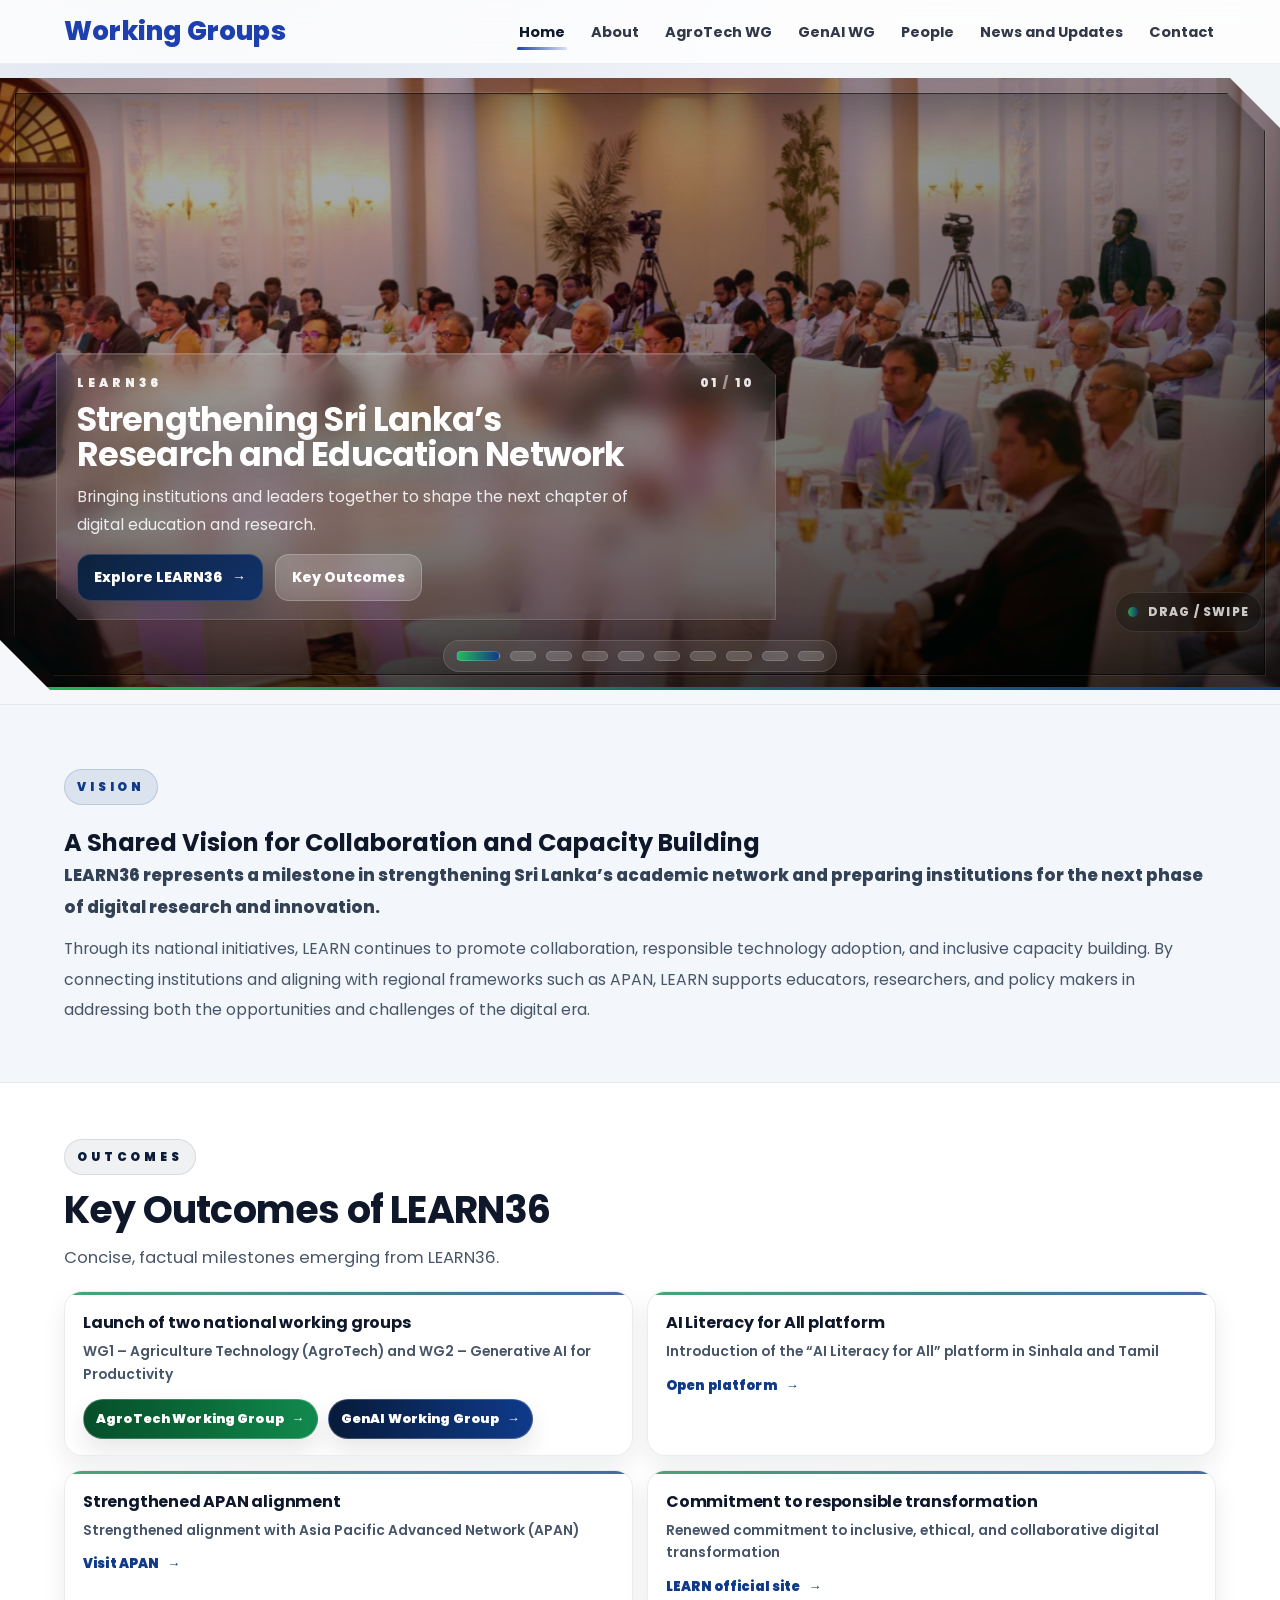
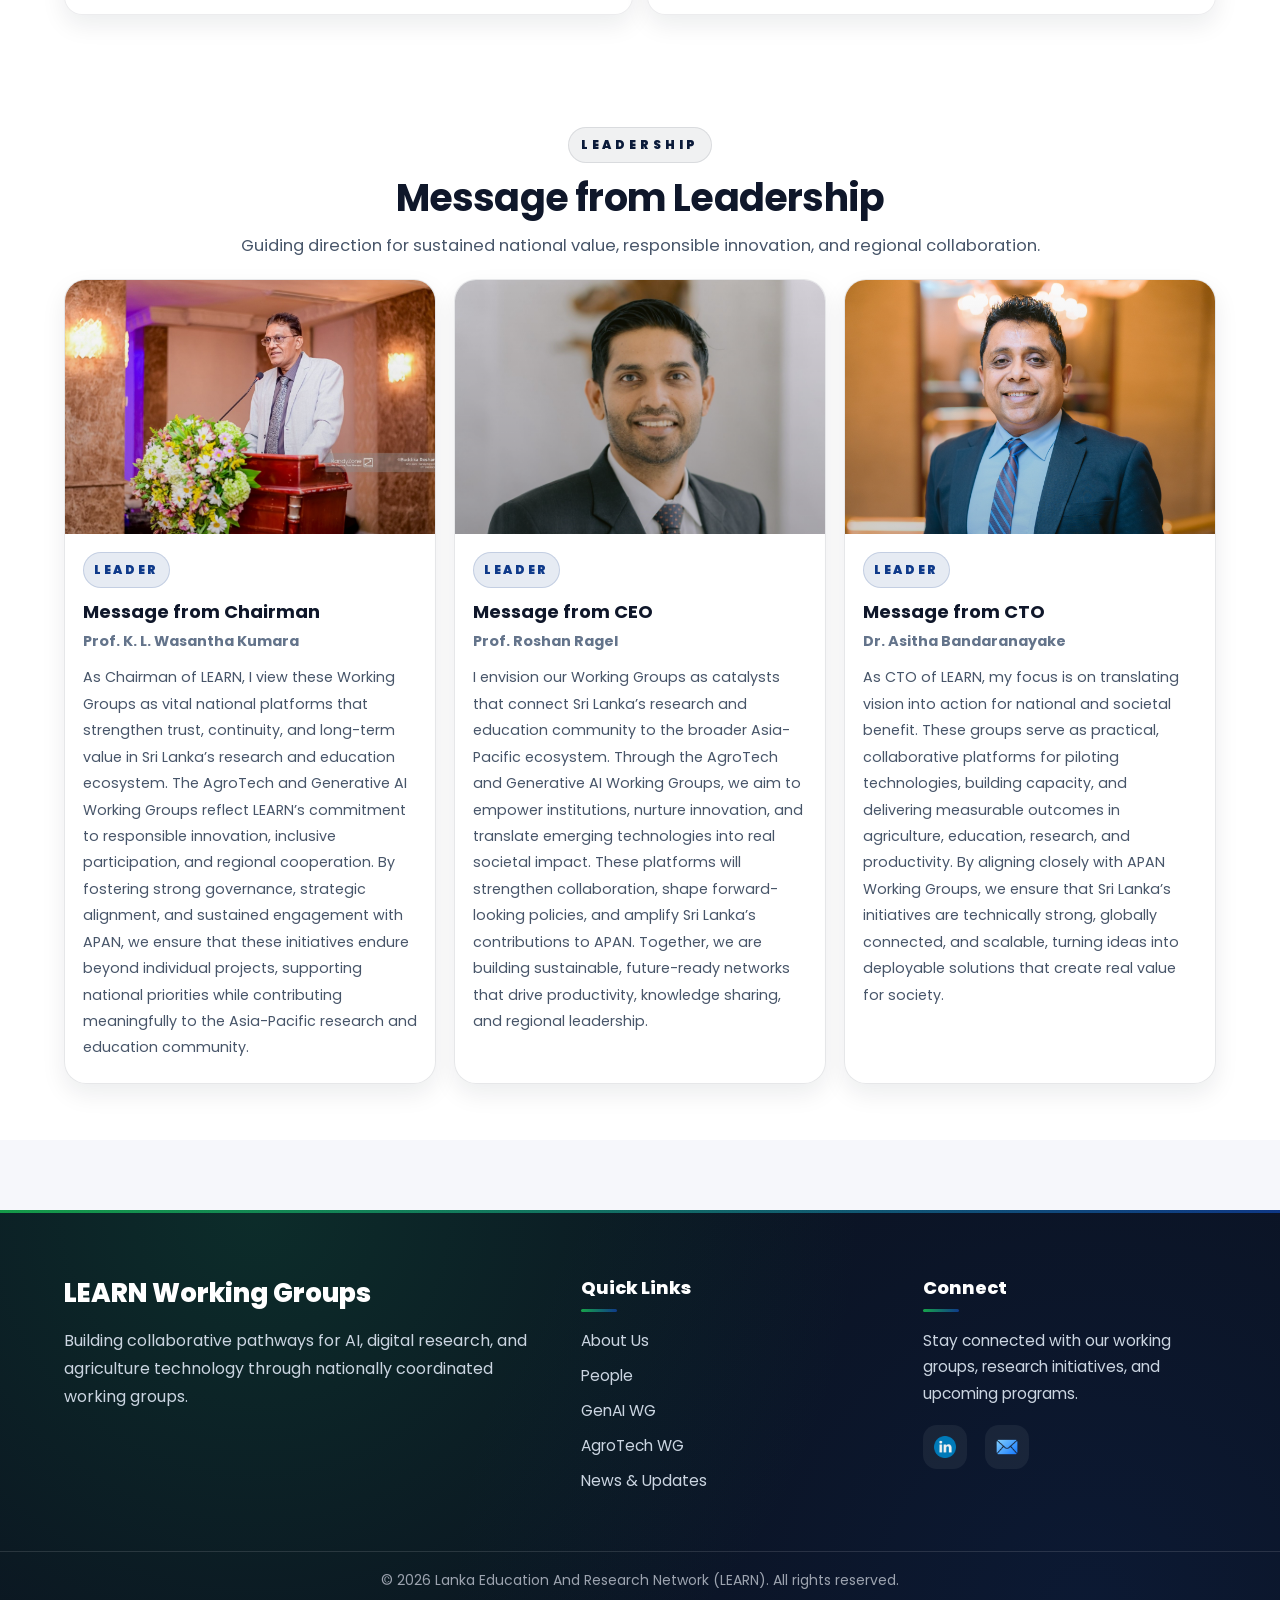
==== commit 7200f4b2: "first commit" ====
--- a/index.html
+++ b/index.html
@@ -22,7 +22,7 @@
       <ul class="nav-menu" id="primaryNav">
         <li><a href="index.html" class="active">Home</a></li>
         <li><a href="pages/About.html">About</a></li>
-        <li><a href="pages/AgroTec WG.html">AgroTec WG</a></li>
+        <li><a href="pages/AgroTec WG.html">AgroTech WG</a></li>
         <li><a href="pages/GenAI WG.html">GenAI WG</a></li>
         <li><a href="pages/People.html">People</a></li>
         <li><a href="pages/news/news.html">News and Updates</a></li>
@@ -126,7 +126,7 @@
 
               <div class="hc-actions">
                 <a class="btn btn-genai" href="pages/GenAI%20WG.html">Working Group 2 — GenAI <span class="arrow">→</span></a>
-                <a class="btn btn-agrotec" href="pages/AgroTec%20WG.html">Working Group 1 — AgroTec <span class="arrow">→</span></a>
+                <a class="btn btn-agrotec" href="pages/AgroTec%20WG.html">Working Group 1 — AgroTech <span class="arrow">→</span></a>
               </div>
             </div>
           </article>
@@ -158,7 +158,8 @@
           </article>
 
           <!-- 05 -->
-          <article class="hc-slide" data-index="4" data-image="assets/images/slides/Slide5.jpeg">
+          <article class="hc-slide" data-index="4" data-image="assets/images/slides/_ORP4419.jpg">
+
             <div class="hc-media" aria-hidden="true">
               <div class="hc-media-bg bg5"></div>
               <div class="hc-media-depth" aria-hidden="true"></div>
@@ -236,7 +237,8 @@
           </article>
 
           <!-- 08 (Slide9.jpg) -->
-          <article class="hc-slide" data-index="7" data-image="assets/images/slides/Slide9.jpg">
+          <article class="hc-slide" data-index="7" data-image="assets/images/slides/_ORP4698.jpg">
+
             <div class="hc-media" aria-hidden="true">
               <div class="hc-media-bg bg9"></div>
               <div class="hc-media-depth" aria-hidden="true"></div>
@@ -264,7 +266,7 @@
           <!-- 09 (Slide10.jpg) -->
           <article class="hc-slide" data-index="8" data-image="assets/images/slides/Slide10.jpg">
             <div class="hc-media" aria-hidden="true">
-              <div class="hc-media-bg bg10"></div>
+              <div class="hc-media-bg bg11"></div>
               <div class="hc-media-depth" aria-hidden="true"></div>
               <div class="hc-media-scrim" aria-hidden="true"></div>
             </div>
@@ -288,9 +290,10 @@
           </article>
 
           <!-- 10 -->
-          <article class="hc-slide" data-index="9" data-image="assets/images/slides/Slide5.jpeg">
-            <div class="hc-media" aria-hidden="true">
-              <div class="hc-media-bg bg5"></div>
+          <article class="hc-slide" data-index="9" data-image="assets/images/slides/_ORP4487.jpg">
+
+            <div class="hc-media" aria-hidden="true">
+              <div class="hc-media-bg bg10"></div>
               <div class="hc-media-depth" aria-hidden="true"></div>
               <div class="hc-media-scrim" aria-hidden="true"></div>
             </div>
@@ -369,11 +372,11 @@
       <div class="outcomes-grid">
         <div class="outcome outcome--split">
           <h3>Launch of two national working groups</h3>
-          <p>WG1 – Agriculture Technology (AgroTec) and WG2 – Generative AI for Productivity</p>
+          <p>WG1 – Agriculture Technology (AgroTech) and WG2 – Generative AI for Productivity</p>
 
           <div class="outcome-actions">
             <a class="outcome-btn outcome-btn--agrotec" href="pages/AgroTec%20WG.html">
-              AgroTec Working Group <span class="arrow">→</span>
+              AgroTech Working Group <span class="arrow">→</span>
             </a>
             <a class="outcome-btn outcome-btn--genai" href="pages/GenAI%20WG.html">
               GenAI Working Group <span class="arrow">→</span>
@@ -421,7 +424,7 @@
             <h3>Message from Chairman</h3>
             <h4>Prof. K. L. Wasantha Kumara</h4>
             <p>
-              As Chairman of LEARN, I view these Working Groups as vital national platforms that strengthen trust, continuity, and long-term value in Sri Lanka’s research and education ecosystem. The AgroTec and Generative AI Working Groups reflect LEARN’s commitment to responsible innovation, inclusive participation, and regional cooperation. By fostering strong governance, strategic alignment, and sustained engagement with APAN, we ensure that these initiatives endure beyond individual projects, supporting national priorities while contributing meaningfully to the Asia-Pacific research and education community.
+              As Chairman of LEARN, I view these Working Groups as vital national platforms that strengthen trust, continuity, and long-term value in Sri Lanka’s research and education ecosystem. The AgroTech and Generative AI Working Groups reflect LEARN’s commitment to responsible innovation, inclusive participation, and regional cooperation. By fostering strong governance, strategic alignment, and sustained engagement with APAN, we ensure that these initiatives endure beyond individual projects, supporting national priorities while contributing meaningfully to the Asia-Pacific research and education community.
             </p>
           </div>
         </div>
@@ -435,7 +438,7 @@
             <h3>Message from CEO</h3>
             <h4>Prof. Roshan Ragel</h4>
             <p>
-              I envision our Working Groups as catalysts that connect Sri Lanka’s research and education community to the broader Asia-Pacific ecosystem. Through the AgroTec and Generative AI Working Groups, we aim to empower institutions, nurture innovation, and translate emerging technologies into real societal impact. These platforms will strengthen collaboration, shape forward-looking policies, and amplify Sri Lanka’s contributions to APAN. Together, we are building sustainable, future-ready networks that drive productivity, knowledge sharing, and regional leadership.
+              I envision our Working Groups as catalysts that connect Sri Lanka’s research and education community to the broader Asia-Pacific ecosystem. Through the AgroTech and Generative AI Working Groups, we aim to empower institutions, nurture innovation, and translate emerging technologies into real societal impact. These platforms will strengthen collaboration, shape forward-looking policies, and amplify Sri Lanka’s contributions to APAN. Together, we are building sustainable, future-ready networks that drive productivity, knowledge sharing, and regional leadership.
             </p>
           </div>
         </div>
@@ -475,7 +478,7 @@
           <li><a href="pages/About.html">About Us</a></li>
           <li><a href="pages/People.html">People</a></li>
           <li><a href="pages/GenAI WG.html">GenAI WG</a></li>
-          <li><a href="pages/AgroTec WG.html">AgroTec WG</a></li>
+          <li><a href="pages/AgroTec WG.html">AgroTech WG</a></li>
           <li><a href="pages/news/news.html">News & Updates</a></li>
         </ul>
       </div>
--- a/assets/css/index.css
+++ b/assets/css/index.css
@@ -446,12 +446,18 @@
   left: 56px;
   bottom: 70px;
   z-index: 10;
-  width: min(900px, calc(100% - 112px));
+  width: min(720px, calc(100% - 112px)); /* smaller slab = more image visible */
+  padding: 18px 18px 16px;
 
   background: rgba(255,255,255,0.10);
   border: 1px solid rgba(255,255,255,0.14);
   backdrop-filter: blur(14px);
   -webkit-backdrop-filter: blur(14px);
+
+  container-type: inline-size;
+
+  --hc-title-scale: 1;
+  --hc-body-scale: 1;
 
   box-shadow:
     0 32px 78px rgba(0,0,0,0.45),
@@ -501,17 +507,21 @@
 
 .hc-ui h1{
   color:#fff;
-  font-size: clamp(26px, 3.1vw, 54px);
-  line-height: 1.05;
-  letter-spacing: -0.95px;
+  font-size: calc(clamp(24px, 2.6vw, 48px) * var(--hc-title-scale));
+  line-height: 1.06;
+  letter-spacing: -0.9px;
   margin-bottom: 10px;
+  text-wrap: balance;
+  hyphens: auto;
+  overflow-wrap: anywhere;
+
   text-shadow: 0 14px 44px rgba(0,0,0,0.44);
 }
 .hc-ui p{
   color: rgba(255,255,255,0.88);
-  font-size: 15.6px;
+  font-size: calc(15.6px * var(--hc-body-scale));
   line-height: 1.85;
-  max-width: 64ch;
+  max-width: 62ch;
   margin-bottom: 14px;
 }
 .hc-actions{display:flex;flex-wrap:wrap;gap:12px;}
@@ -649,11 +659,13 @@
 .bg2  { background-image: url("../images/slides/Slide2.jpeg"); }
 .bg3  { background-image: url("../images/slides/Slide3.jpeg"); }
 .bg4  { background-image: url("../images/slides/Slide4.jpeg"); }
-.bg5  { background-image: url("../images/slides/Slide5.jpeg"); }
+.bg5  { background-image: url("../images/slides/_ORP4419.jpg"); }
 .bg7  { background-image: url("../images/slides/Slide7.jpg"); }
 .bg8  { background-image: url("../images/slides/Slide8.jpg"); }
-.bg9  { background-image: url("../images/slides/Slide9.jpg"); }
-.bg10 { background-image: url("../images/slides/Slide10.jpg"); }
+.bg9 { background-image: url("../images/slides/_ORP4698.jpg");}
+.bg10 { background-image: url("../images/slides/_ORP4487.jpg"); }
+.bg11 { background-image: url("../images/slides/Slide10.jpg"); }
+
 
 /* Responsive */
 @media (max-width: 980px){
@@ -673,6 +685,7 @@
     left: 14px;
     right: 14px;
     width:auto;
+    max-width: 720px; 
     bottom: 60px;
     padding: 16px 15px 15px;
   }
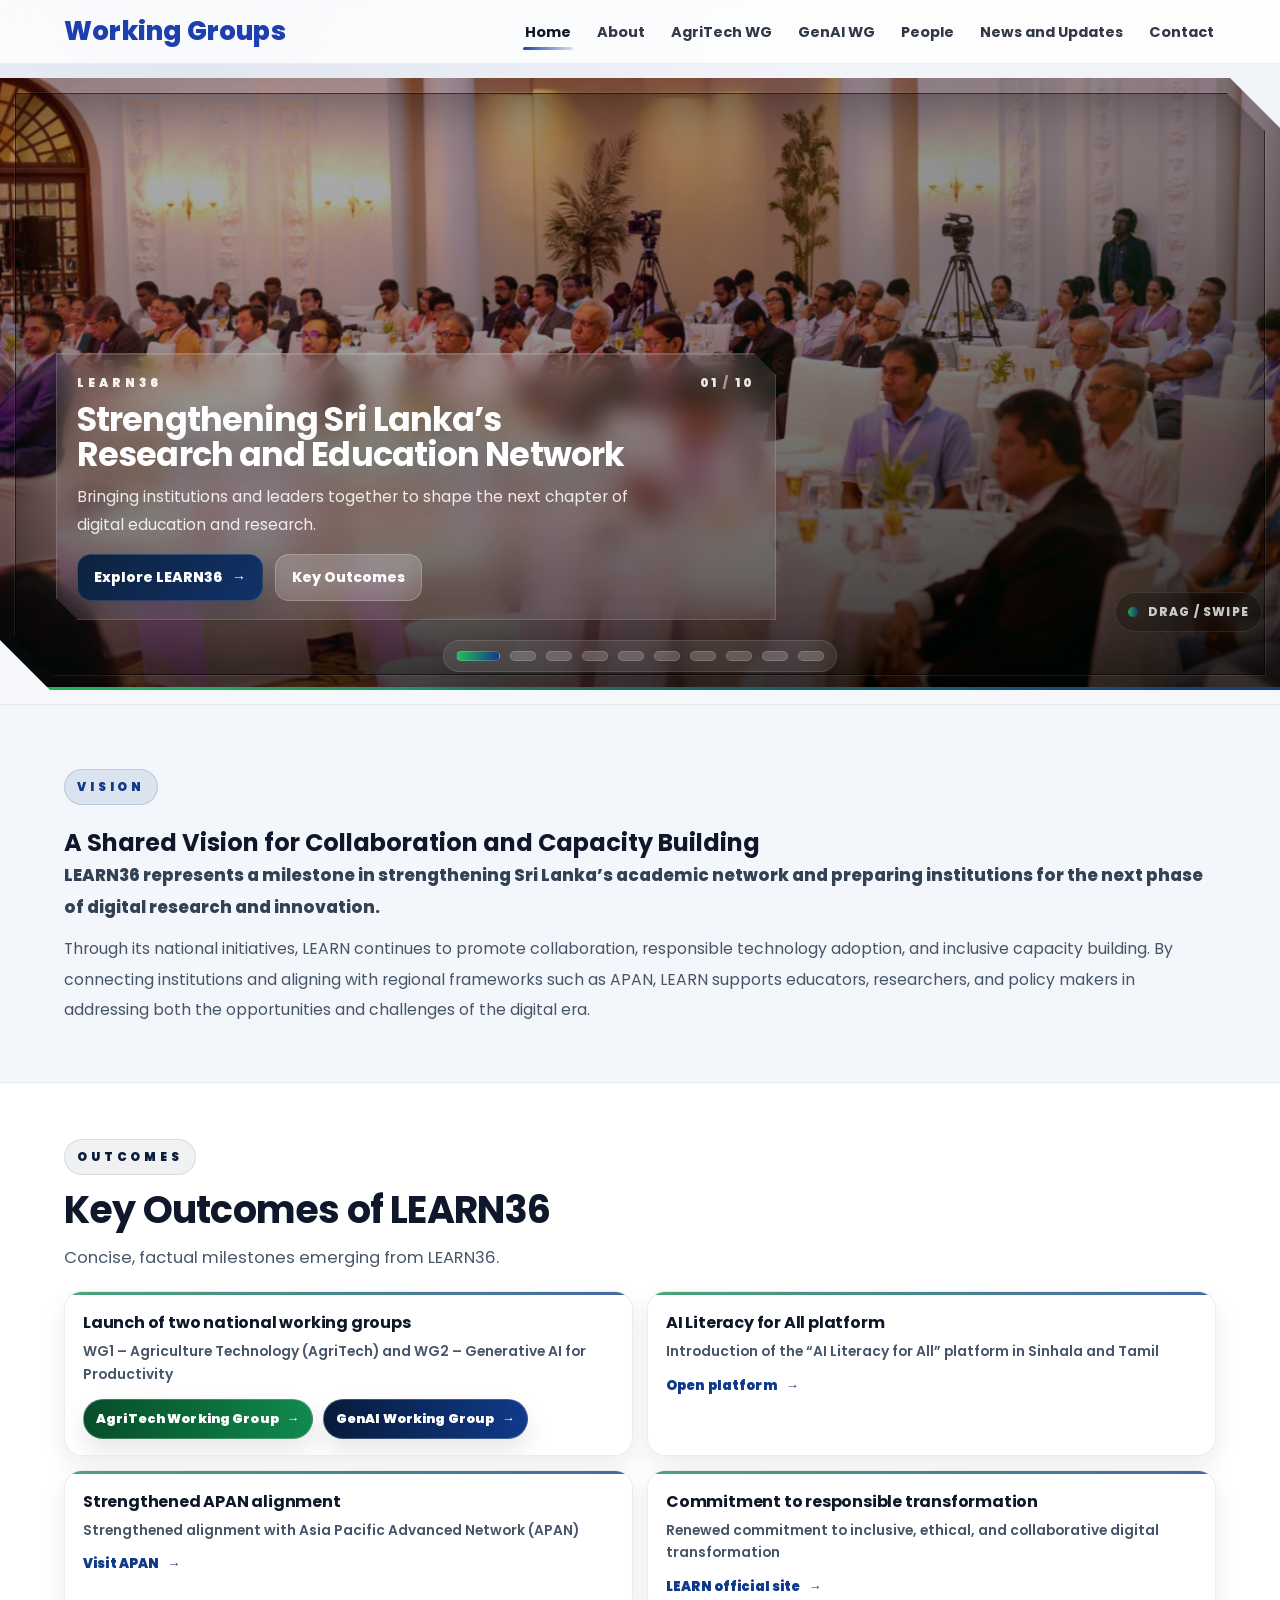
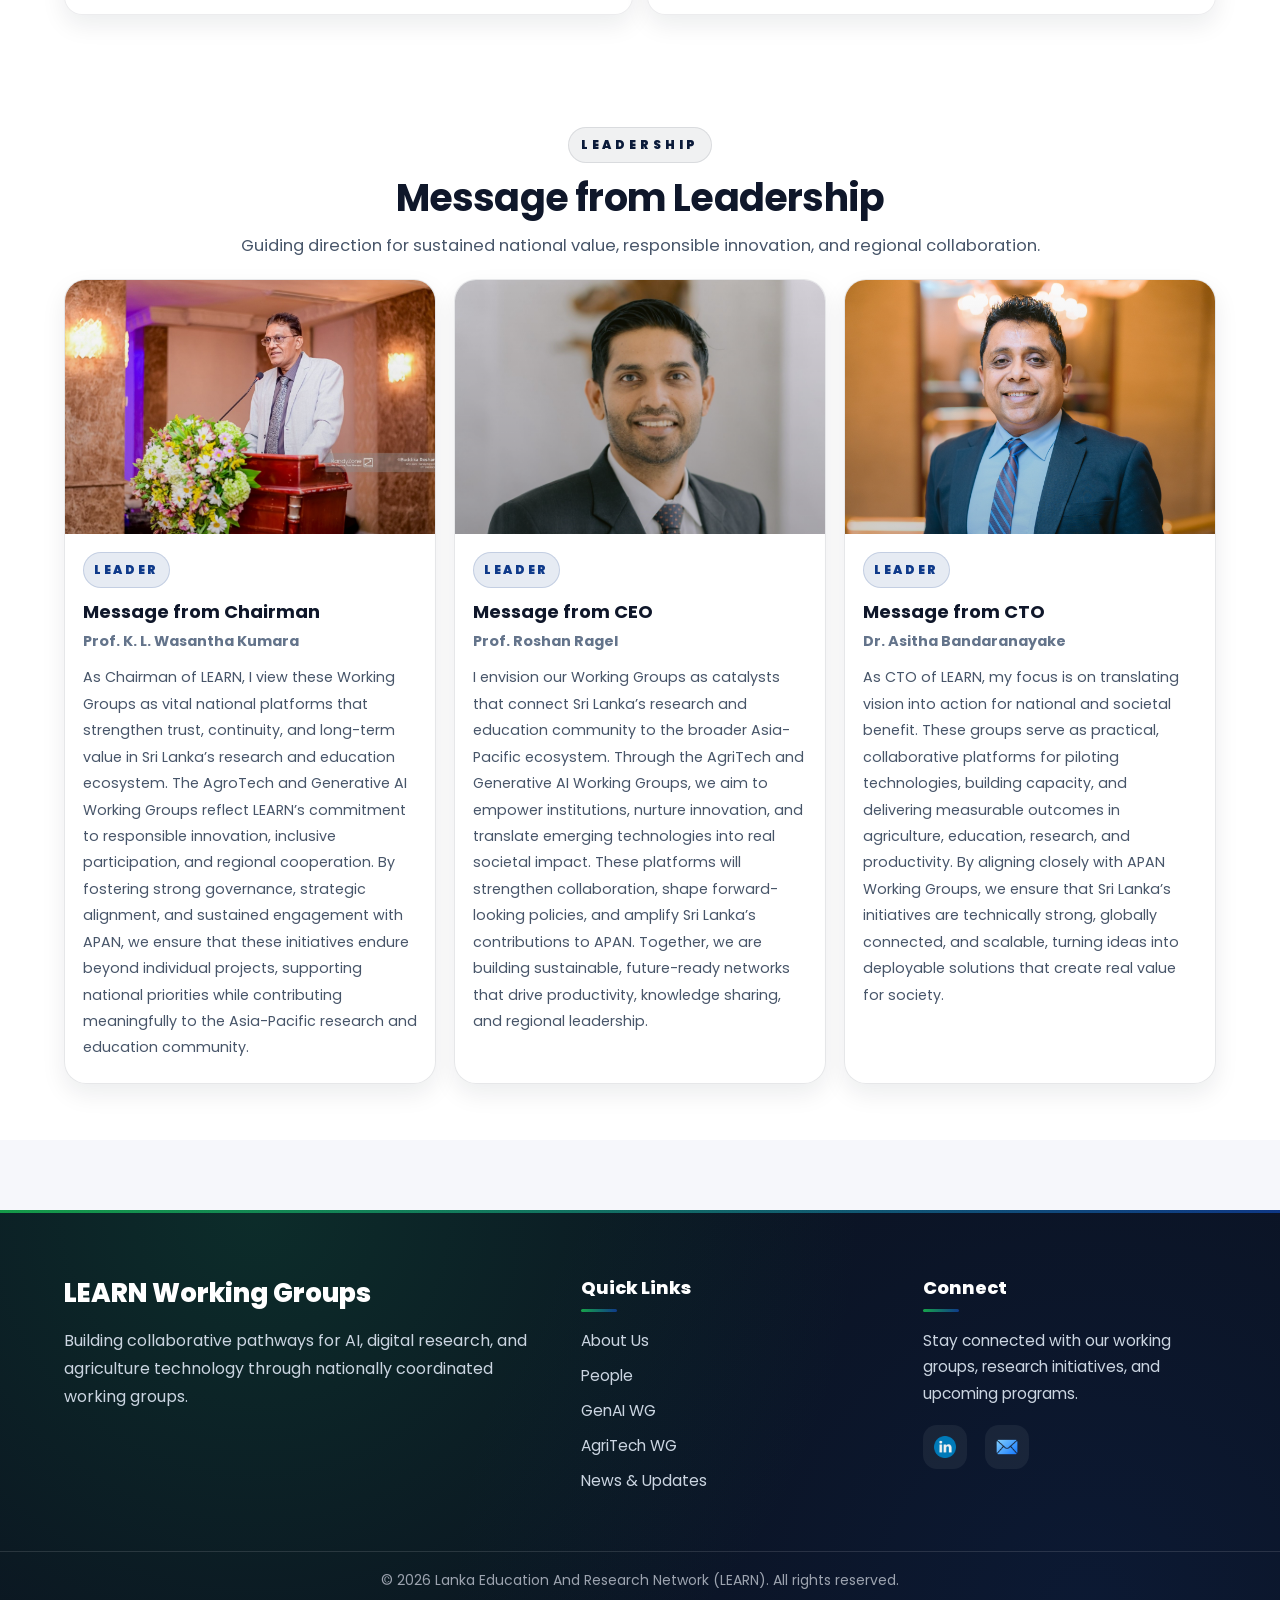
==== commit 99a0c0d9: "first commit" ====
--- a/index.html
+++ b/index.html
@@ -22,7 +22,7 @@
       <ul class="nav-menu" id="primaryNav">
         <li><a href="index.html" class="active">Home</a></li>
         <li><a href="pages/About.html">About</a></li>
-        <li><a href="pages/AgroTec WG.html">AgroTech WG</a></li>
+        <li><a href="pages/AgroTec WG.html">AgriTech WG</a></li>
         <li><a href="pages/GenAI WG.html">GenAI WG</a></li>
         <li><a href="pages/People.html">People</a></li>
         <li><a href="pages/news/news.html">News and Updates</a></li>
@@ -126,7 +126,7 @@
 
               <div class="hc-actions">
                 <a class="btn btn-genai" href="pages/GenAI%20WG.html">Working Group 2 — GenAI <span class="arrow">→</span></a>
-                <a class="btn btn-agrotec" href="pages/AgroTec%20WG.html">Working Group 1 — AgroTech <span class="arrow">→</span></a>
+                <a class="btn btn-agrotec" href="pages/AgroTec%20WG.html">Working Group 1 — AgriTech <span class="arrow">→</span></a>
               </div>
             </div>
           </article>
@@ -158,7 +158,7 @@
           </article>
 
           <!-- 05 -->
-          <article class="hc-slide" data-index="4" data-image="assets/images/slides/_ORP4419.jpg">
+          <article class="hc-slide" data-index="4" data-image="assets/images/slides/ORP4419.jpg">
 
             <div class="hc-media" aria-hidden="true">
               <div class="hc-media-bg bg5"></div>
@@ -237,7 +237,7 @@
           </article>
 
           <!-- 08 (Slide9.jpg) -->
-          <article class="hc-slide" data-index="7" data-image="assets/images/slides/_ORP4698.jpg">
+          <article class="hc-slide" data-index="7" data-image="assets/images/slides/ORP4698.jpg">
 
             <div class="hc-media" aria-hidden="true">
               <div class="hc-media-bg bg9"></div>
@@ -290,7 +290,7 @@
           </article>
 
           <!-- 10 -->
-          <article class="hc-slide" data-index="9" data-image="assets/images/slides/_ORP4487.jpg">
+          <article class="hc-slide" data-index="9" data-image="assets/images/slides/ORP4487.jpg">
 
             <div class="hc-media" aria-hidden="true">
               <div class="hc-media-bg bg10"></div>
@@ -372,11 +372,11 @@
       <div class="outcomes-grid">
         <div class="outcome outcome--split">
           <h3>Launch of two national working groups</h3>
-          <p>WG1 – Agriculture Technology (AgroTech) and WG2 – Generative AI for Productivity</p>
+          <p>WG1 – Agriculture Technology (AgriTech) and WG2 – Generative AI for Productivity</p>
 
           <div class="outcome-actions">
             <a class="outcome-btn outcome-btn--agrotec" href="pages/AgroTec%20WG.html">
-              AgroTech Working Group <span class="arrow">→</span>
+              AgriTech Working Group <span class="arrow">→</span>
             </a>
             <a class="outcome-btn outcome-btn--genai" href="pages/GenAI%20WG.html">
               GenAI Working Group <span class="arrow">→</span>
@@ -438,7 +438,7 @@
             <h3>Message from CEO</h3>
             <h4>Prof. Roshan Ragel</h4>
             <p>
-              I envision our Working Groups as catalysts that connect Sri Lanka’s research and education community to the broader Asia-Pacific ecosystem. Through the AgroTech and Generative AI Working Groups, we aim to empower institutions, nurture innovation, and translate emerging technologies into real societal impact. These platforms will strengthen collaboration, shape forward-looking policies, and amplify Sri Lanka’s contributions to APAN. Together, we are building sustainable, future-ready networks that drive productivity, knowledge sharing, and regional leadership.
+              I envision our Working Groups as catalysts that connect Sri Lanka’s research and education community to the broader Asia-Pacific ecosystem. Through the AgriTech and Generative AI Working Groups, we aim to empower institutions, nurture innovation, and translate emerging technologies into real societal impact. These platforms will strengthen collaboration, shape forward-looking policies, and amplify Sri Lanka’s contributions to APAN. Together, we are building sustainable, future-ready networks that drive productivity, knowledge sharing, and regional leadership.
             </p>
           </div>
         </div>
@@ -478,7 +478,7 @@
           <li><a href="pages/About.html">About Us</a></li>
           <li><a href="pages/People.html">People</a></li>
           <li><a href="pages/GenAI WG.html">GenAI WG</a></li>
-          <li><a href="pages/AgroTec WG.html">AgroTech WG</a></li>
+          <li><a href="pages/AgroTec WG.html">AgriTech WG</a></li>
           <li><a href="pages/news/news.html">News & Updates</a></li>
         </ul>
       </div>
--- a/assets/css/index.css
+++ b/assets/css/index.css
@@ -659,11 +659,11 @@
 .bg2  { background-image: url("../images/slides/Slide2.jpeg"); }
 .bg3  { background-image: url("../images/slides/Slide3.jpeg"); }
 .bg4  { background-image: url("../images/slides/Slide4.jpeg"); }
-.bg5  { background-image: url("../images/slides/_ORP4419.jpg"); }
+.bg5  { background-image: url("../images/slides/ORP4419.jpg"); }
 .bg7  { background-image: url("../images/slides/Slide7.jpg"); }
 .bg8  { background-image: url("../images/slides/Slide8.jpg"); }
-.bg9 { background-image: url("../images/slides/_ORP4698.jpg");}
-.bg10 { background-image: url("../images/slides/_ORP4487.jpg"); }
+.bg9 { background-image: url("../images/slides/ORP4698.jpg");}
+.bg10 { background-image: url("../images/slides/ORP4487.jpg"); }
 .bg11 { background-image: url("../images/slides/Slide10.jpg"); }
 
 
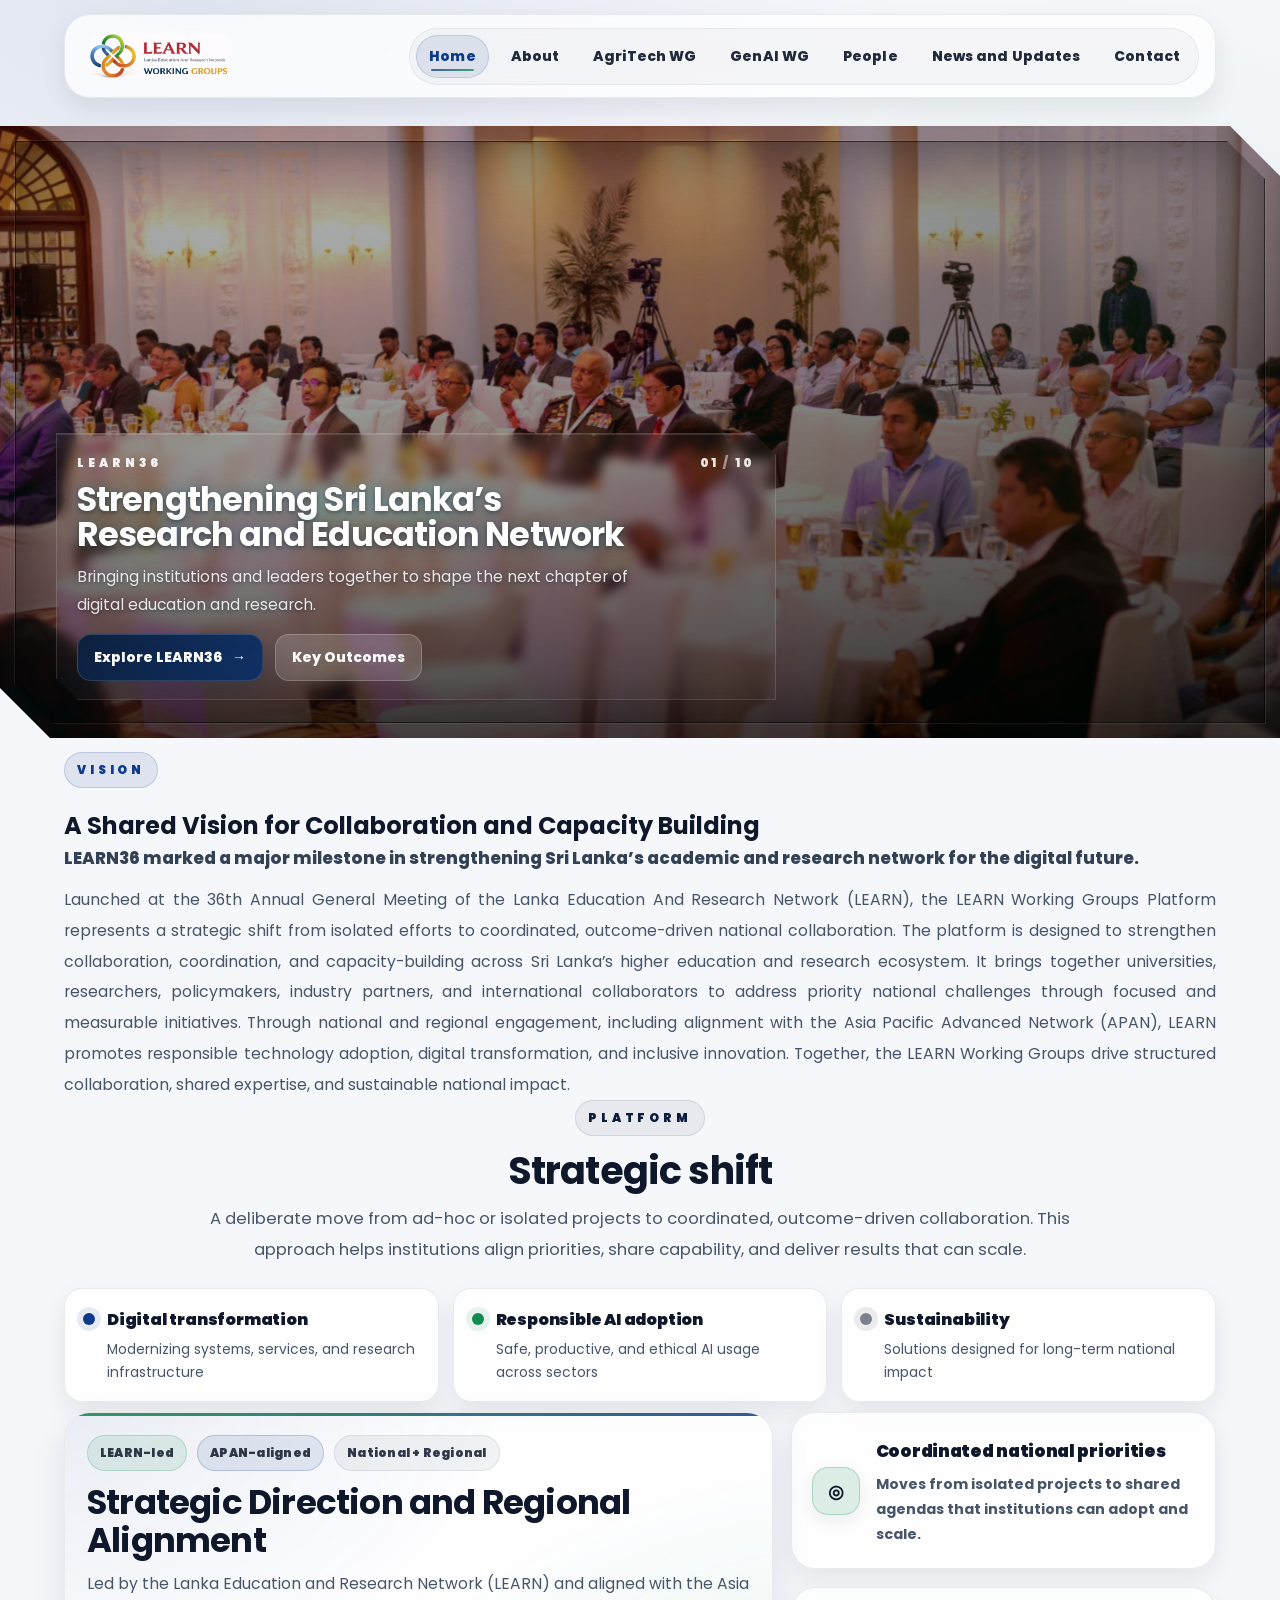
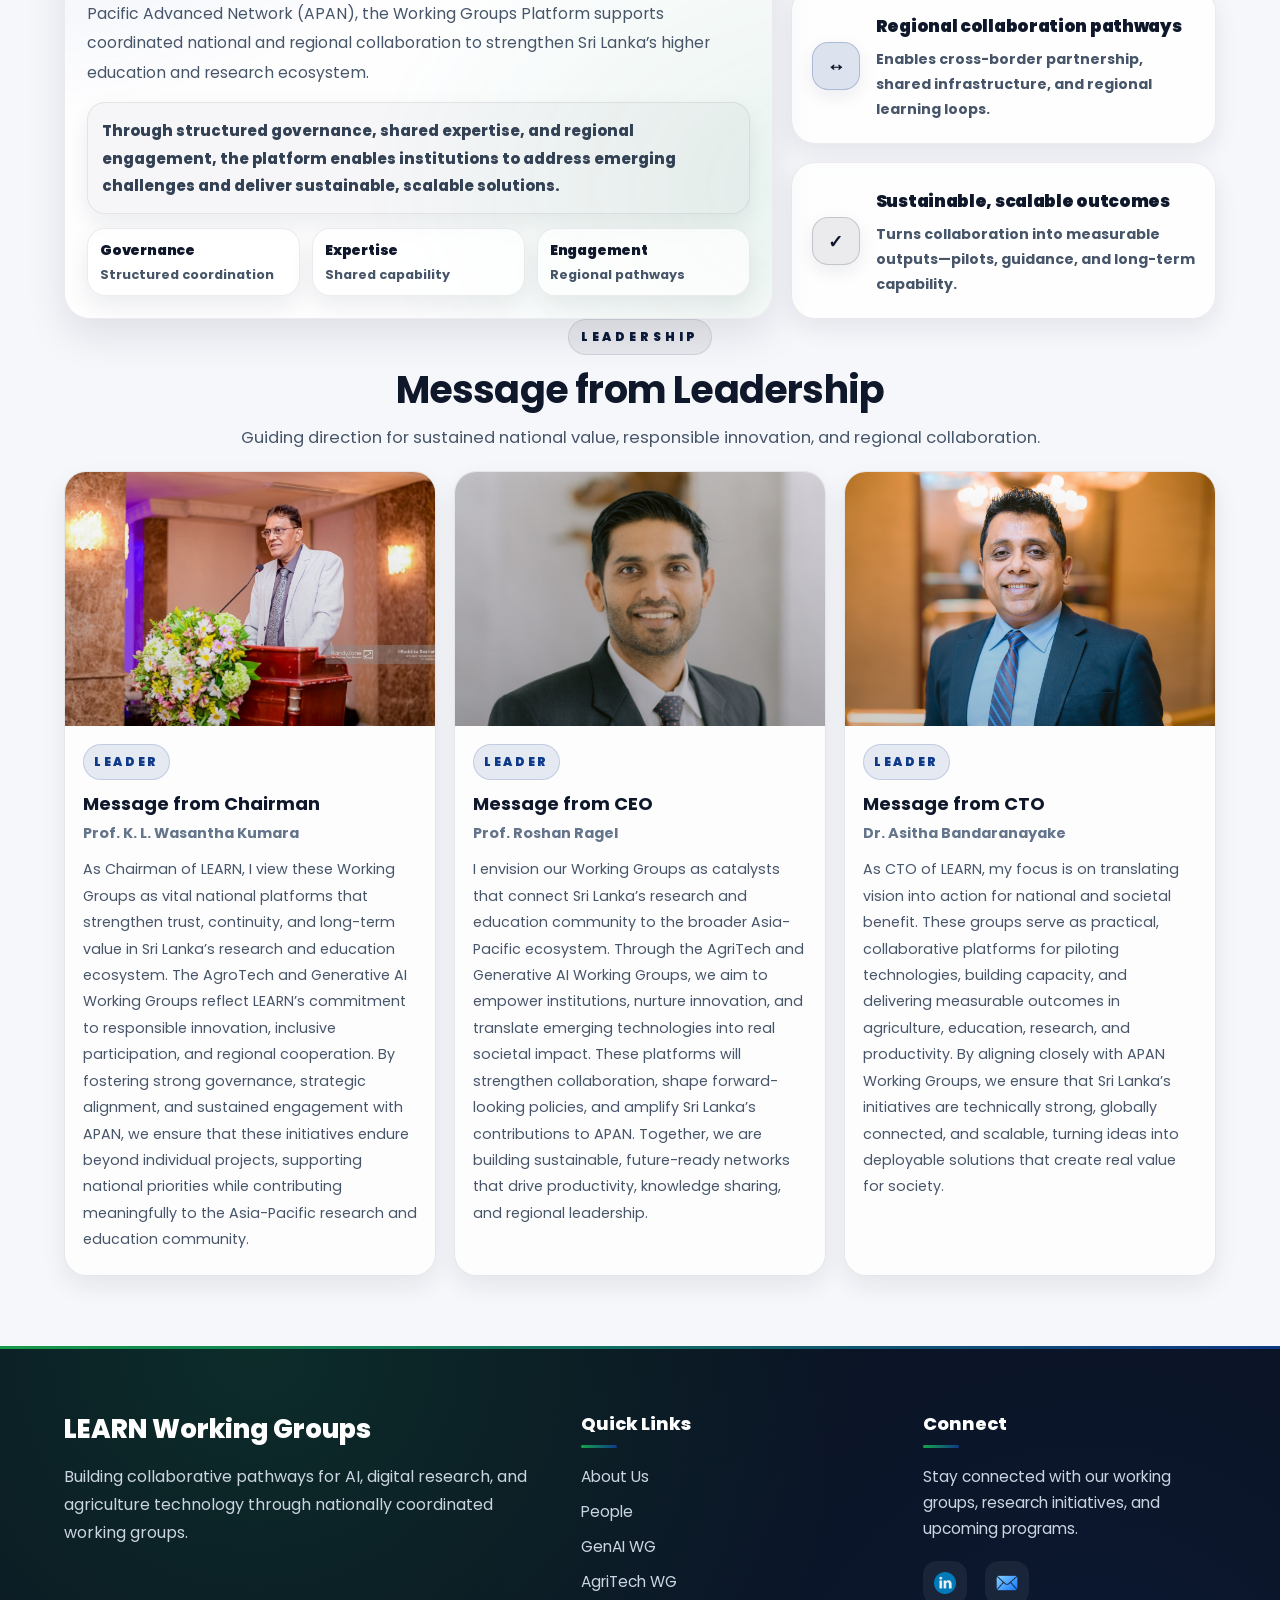
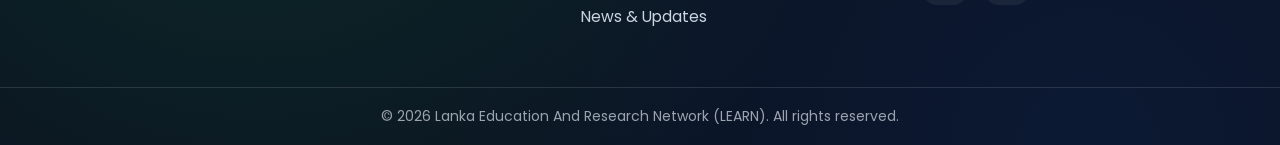
==== commit 739e20a8: "frist commit" ====
--- a/index.html
+++ b/index.html
@@ -15,11 +15,20 @@
 
 <body>
   <!-- NAV (UNCHANGED) -->
-  <header class="navbar">
-    <div class="container">
-      <div class="logo"><h2>Working Groups</h2></div>
-
-      <ul class="nav-menu" id="primaryNav">
+<header class="navbar" id="siteNav">
+  <div class="container nav-inner">
+
+    <!-- Logo -->
+    <a href="index.html" class="brand" aria-label="Working Groups Home">
+      <img
+        src="assets/images/brand/withbackgroundWorkingGroupLogo.png"
+        alt="Working Groups Logo"
+      />
+    </a>
+
+    <!-- Desktop Nav (stays inside the card) -->
+    <nav class="nav-wrap nav-desktop" aria-label="Primary">
+      <ul class="nav-menu nav-menu--desktop">
         <li><a href="index.html" class="active">Home</a></li>
         <li><a href="pages/About.html">About</a></li>
         <li><a href="pages/AgroTec WG.html">AgriTech WG</a></li>
@@ -28,14 +37,40 @@
         <li><a href="pages/news/news.html">News and Updates</a></li>
         <li><a href="pages/Contact.html">Contact</a></li>
       </ul>
-
-      <div class="hamburger" role="button" tabindex="0" aria-label="Open menu" aria-controls="primaryNav" aria-expanded="false">
-        <span></span><span></span><span></span>
-      </div>
-    </div>
-
-    <div class="nav-overlay" aria-hidden="true"></div>
-  </header>
+    </nav>
+
+    <!-- Hamburger -->
+    <button
+      class="hamburger"
+      type="button"
+      aria-label="Open menu"
+      aria-controls="primaryNav"
+      aria-expanded="false"
+    >
+      <span></span><span></span><span></span>
+    </button>
+  </div>
+
+  <!-- Mobile Drawer (OUTSIDE the card, pinned to page border) -->
+  <nav class="nav-mobile" aria-label="Mobile Primary">
+  <ul class="nav-menu nav-menu--mobile" id="primaryNav">
+
+    <!-- CLOSE BUTTON -->
+    <button class="nav-close" aria-label="Close menu">&times;</button>
+
+    <li><a href="index.html" class="active">Home</a></li>
+    <li><a href="pages/About.html">About</a></li>
+    <li><a href="pages/AgroTec WG.html">AgriTech WG</a></li>
+    <li><a href="pages/GenAI WG.html">GenAI WG</a></li>
+    <li><a href="pages/People.html">People</a></li>
+    <li><a href="pages/news/news.html">News and Updates</a></li>
+    <li><a href="pages/Contact.html">Contact</a></li>
+  </ul>
+</nav>
+
+  <!-- Overlay (also OUTSIDE the card) -->
+  <div class="nav-overlay" aria-hidden="true"></div>
+</header>
 
  <!-- =========================================================
      HERO CINEMATIC SLIDER (ARROWS REMOVED)
@@ -320,20 +355,20 @@
       </div>
 
       <!-- Rail / Dots (still works for navigation) -->
-      <div class="hc-rail" aria-label="Slide navigation">
+      <!-- <div class="hc-rail" aria-label="Slide navigation">
         <div class="hc-dots" role="tablist" aria-label="Select slide"></div>
-      </div>
+      </div> -->
 
       <!-- Progress -->
-      <div class="hc-progress" aria-hidden="true">
+      <!-- <div class="hc-progress" aria-hidden="true">
         <div class="hc-progress-bar"></div>
-      </div>
+      </div> -->
 
       <!-- Hint -->
-      <div class="hc-hint" aria-hidden="true">
+      <!-- <div class="hc-hint" aria-hidden="true">
         <span class="hc-hint-dot"></span>
         <span class="hc-hint-text">Drag / Swipe</span>
-      </div>
+      </div> -->
 
     </div>
   </div>
@@ -342,68 +377,159 @@
 
 
   <!-- VISION (UNCHANGED) -->
-  <section class="band band-soft" id="vision">
-    <div class="container">
-      <div class="vision-grid">
-        <div class="vision-text">
-          <div class="badge">Vision</div>
-          <h2>A Shared Vision for Collaboration and Capacity Building</h2>
-
-          <p class="lead">
-            LEARN36 represents a milestone in strengthening Sri Lanka’s academic network and preparing institutions for the next phase of digital research and innovation.
-          </p>
-          <p>
-            Through its national initiatives, LEARN continues to promote collaboration, responsible technology adoption, and inclusive capacity building. By connecting institutions and aligning with regional frameworks such as APAN, LEARN supports educators, researchers, and policy makers in addressing both the opportunities and challenges of the digital era.
-          </p>
-        </div>
-      </div>
-    </div>
-  </section>
-
-  <!-- OUTCOMES (UNCHANGED) -->
-  <section class="band" id="outcomes">
-    <div class="container">
-      <div class="section-head">
-        <div class="badge badge-dark">Outcomes</div>
-        <h2>Key Outcomes of LEARN36</h2>
-        <p>Concise, factual milestones emerging from LEARN36.</p>
-      </div>
-
-      <div class="outcomes-grid">
-        <div class="outcome outcome--split">
-          <h3>Launch of two national working groups</h3>
-          <p>WG1 – Agriculture Technology (AgriTech) and WG2 – Generative AI for Productivity</p>
-
-          <div class="outcome-actions">
-            <a class="outcome-btn outcome-btn--agrotec" href="pages/AgroTec%20WG.html">
-              AgriTech Working Group <span class="arrow">→</span>
-            </a>
-            <a class="outcome-btn outcome-btn--genai" href="pages/GenAI%20WG.html">
-              GenAI Working Group <span class="arrow">→</span>
-            </a>
-          </div>
-        </div>
-
-        <a class="outcome outcome--link" href="https://www.ai4all.aisrilanka.org/" target="_blank" rel="noopener">
-          <h3>AI Literacy for All platform</h3>
-          <p>Introduction of the “AI Literacy for All” platform in Sinhala and Tamil</p>
-          <span class="outcome-cta">Open platform <span class="arrow">→</span></span>
-        </a>
-
-        <a class="outcome outcome--link" href="https://apan.net/" target="_blank" rel="noopener">
-          <h3>Strengthened APAN alignment</h3>
-          <p>Strengthened alignment with Asia Pacific Advanced Network (APAN)</p>
-          <span class="outcome-cta">Visit APAN <span class="arrow">→</span></span>
-        </a>
-
-        <a class="outcome outcome--link" href="https://learn.ac.lk/" target="_blank" rel="noopener">
-          <h3>Commitment to responsible transformation</h3>
-          <p>Renewed commitment to inclusive, ethical, and collaborative digital transformation</p>
-          <span class="outcome-cta">LEARN official site <span class="arrow">→</span></span>
-        </a>
-      </div>
-    </div>
-  </section>
+
+
+  
+
+            <section class="band band-soft" id="vision">
+              <div class="container">
+                <div class="vision-grid">
+                  <div class="vision-text">
+                    <div class="badge">Vision</div>
+                    <h2>A Shared Vision for Collaboration and Capacity Building</h2>
+
+                      <p class="lead">
+                        LEARN36 marked a major milestone in strengthening Sri Lanka’s academic and research network for the digital future.
+                      </p>
+
+                      <p>
+                        Launched at the 36th Annual General Meeting of the Lanka Education And Research Network (LEARN), the LEARN Working Groups Platform represents a strategic shift from isolated efforts to coordinated, outcome-driven national collaboration.
+                      
+                        The platform is designed to strengthen collaboration, coordination, and capacity-building across Sri Lanka’s higher education and research ecosystem. It brings together universities, researchers, policymakers, industry partners, and international collaborators to address priority national challenges through focused and measurable initiatives.
+                    
+                        Through national and regional engagement, including alignment with the Asia Pacific Advanced Network (APAN), LEARN promotes responsible technology adoption, digital transformation, and inclusive innovation.
+                    
+                        Together, the LEARN Working Groups drive structured collaboration, shared expertise, and sustainable national impact.
+                      </p>
+
+                  </div>
+                </div>
+              </div>
+            </section>
+
+
+
+
+              <!-- STRATEGIC SHIFT -->
+            <section class="band" id="strategic-shift">
+              <div class="container">
+
+                <div class="section-head center">
+                  <div class="badge badge-dark">Platform</div>
+                  <h2>Strategic shift</h2>
+                  <p>
+                    A deliberate move from ad-hoc or isolated projects to coordinated, outcome-driven collaboration.
+                    This approach helps institutions align priorities, share capability, and deliver results that can scale.
+                  </p>
+                </div>
+
+                <div class="shift-grid-home">
+
+                  <div class="shift-card-home">
+                    <span class="shift-dot-home"></span>
+                    <div class="shift-copy-home">
+                      <h3>Digital transformation</h3>
+                      <p>Modernizing systems, services, and research infrastructure</p>
+                    </div>
+                  </div>
+
+                  <div class="shift-card-home shift-card-home--mint">
+                    <span class="shift-dot-home shift-dot-home--mint"></span>
+                    <div class="shift-copy-home">
+                      <h3>Responsible AI adoption</h3>
+                      <p>Safe, productive, and ethical AI usage across sectors</p>
+                    </div>
+                  </div>
+
+                  <div class="shift-card-home shift-card-home--soft">
+                    <span class="shift-dot-home shift-dot-home--soft"></span>
+                    <div class="shift-copy-home">
+                      <h3>Sustainability</h3>
+                      <p>Solutions designed for long-term national impact</p>
+                    </div>
+                  </div>
+
+                </div>
+              </div>
+            </section>
+
+
+                        <!-- STRATEGIC DIRECTION + REGIONAL ALIGNMENT -->
+                        <!-- STRATEGIC DIRECTION + REGIONAL ALIGNMENT (PREMIUM) -->
+                        <section class="band band-soft" id="alignment">
+                          <div class="container">
+                            <div class="align-shell">
+
+                              <!-- Left: feature panel -->
+                              <div class="align-feature">
+                                <div class="align-kicker">
+                                  <span class="align-tag align-tag--learn">LEARN-led</span>
+                                  <span class="align-tag align-tag--apan">APAN-aligned</span>
+                                  <span class="align-tag">National + Regional</span>
+                                </div>
+
+                                <h2>Strategic Direction and Regional Alignment</h2>
+
+                                <p class="align-lead">
+                                  Led by the Lanka Education and Research Network (LEARN) and aligned with the Asia Pacific Advanced Network (APAN),
+                                  the Working Groups Platform supports coordinated national and regional collaboration to strengthen Sri Lanka’s
+                                  higher education and research ecosystem.
+                                </p>
+
+                                <div class="align-statement">
+                                  <p>
+                                    Through structured governance, shared expertise, and regional engagement, the platform enables institutions to
+                                    address emerging challenges and deliver sustainable, scalable solutions.
+                                  </p>
+                                </div>
+
+                                <div class="align-metrics" aria-label="Key themes">
+                                  <div class="align-metric">
+                                    <span class="align-metric-top">Governance</span>
+                                    <span class="align-metric-sub">Structured coordination</span>
+                                  </div>
+                                  <div class="align-metric">
+                                    <span class="align-metric-top">Expertise</span>
+                                    <span class="align-metric-sub">Shared capability</span>
+                                  </div>
+                                  <div class="align-metric">
+                                    <span class="align-metric-top">Engagement</span>
+                                    <span class="align-metric-sub">Regional pathways</span>
+                                  </div>
+                                </div>
+                              </div>
+
+                              <!-- Right: capability tiles -->
+                              <div class="align-tiles" aria-label="What this enables">
+                                <div class="align-tile">
+                                  <div class="align-tile-ico" aria-hidden="true">◎</div>
+                                  <div class="align-tile-body">
+                                    <h3>Coordinated national priorities</h3>
+                                    <p>Moves from isolated projects to shared agendas that institutions can adopt and scale.</p>
+                                  </div>
+                                </div>
+
+                                <div class="align-tile">
+                                  <div class="align-tile-ico" aria-hidden="true">↔</div>
+                                  <div class="align-tile-body">
+                                    <h3>Regional collaboration pathways</h3>
+                                    <p>Enables cross-border partnership, shared infrastructure, and regional learning loops.</p>
+                                  </div>
+                                </div>
+
+                                <div class="align-tile">
+                                  <div class="align-tile-ico" aria-hidden="true">✓</div>
+                                  <div class="align-tile-body">
+                                    <h3>Sustainable, scalable outcomes</h3>
+                                    <p>Turns collaboration into measurable outputs—pilots, guidance, and long-term capability.</p>
+                                  </div>
+                                </div>
+                              </div>
+
+                            </div>
+                          </div>
+                        </section>
+
 
   <!-- LEADERSHIP (UNCHANGED) -->
   <section class="band" id="leaderpart">
@@ -460,6 +586,9 @@
     </div>
   </section>
 
+
+
+
   <!-- FOOTER (UNCHANGED) -->
   <footer class="site-footer site-footer--premium">
     <div class="footer-glow"></div>
--- a/assets/css/index.css
+++ b/assets/css/index.css
@@ -57,133 +57,324 @@
 }
 
 /* =========================
-   NAVBAR (UNCHANGED)
+   NAVBAR – Premium + Matches Site (clean, not overdone)
 ========================= */
+
 .navbar{
-  background: rgba(255,255,255,0.80);
+  position: sticky;
+  top: 0;
+  z-index: 1000;
+  padding: 14px 0;
+  background: transparent;
+}
+
+/* inner bar = the actual nav object */
+.nav-inner{
+  display: flex;
+  align-items: center;
+  justify-content: space-between;
+  gap: 18px;
+
+  padding: 12px 16px;
+  border-radius: var(--radius-xl);
+
+  background: rgba(255,255,255,0.78);
   backdrop-filter: blur(14px);
-  border-bottom: 1px solid rgba(15,23,42,0.06);
-  position: sticky;
-  top:0;
-  z-index:1000;
-}
-.navbar .container{
+  -webkit-backdrop-filter: blur(14px);
+
+  border: 1px solid rgba(15,23,42,0.08);
+  box-shadow: var(--shadowSoft);
+
+  transition: box-shadow .25s ease, background .25s ease, transform .25s ease;
+}
+
+/* subtle “scrolled” state (JS adds .is-scrolled on #siteNav) */
+.navbar.is-scrolled .nav-inner{
+  background: rgba(255,255,255,0.88);
+  box-shadow: var(--shadow);
+}
+
+/* brand/logo */
+.brand{
+  display: inline-flex;
+  align-items: center;
+  padding: 6px 8px;
+  border-radius: var(--radius-md);
+  text-decoration: none;
+  transition: background .18s ease, transform .18s ease;
+}
+.brand:hover{
+  background: rgba(15,23,42,0.04);
+  transform: translateY(-1px);
+}
+.brand img{
+  height: 46px;
+  width: auto;
+  display: block;
+  border-radius: 12px;
+}
+
+/* desktop nav */
+.nav-wrap{display:flex; align-items:center;}
+
+.nav-menu{
   display:flex;
   align-items:center;
-  justify-content:space-between;
-  padding: 12px 0;
-}
-.logo h2{
-  font-size: 26px;
+  gap: 10px;
+  list-style:none;
+  margin: 0;
+  padding: 6px;
+
+  border-radius: 999px;
+  background: rgba(15,23,42,0.03);
+  border: 1px solid rgba(15,23,42,0.06);
+}
+
+/* links = clean chips (NOT heavy pills) */
+.nav-menu a{
+  position: relative;
+  display: inline-flex;
+  align-items: center;
+
+  text-decoration:none;
+  color: var(--text);
   font-weight: 800;
-  color: #1e40af;
-  letter-spacing: 0.2px;
-}
-
-/* Desktop nav */
-.nav-menu{
-  display:flex;
-  list-style:none;
-  gap: 22px;
-  align-items:center;
-}
-.nav-menu a{
-  text-decoration:none;
-  color:#0f172a;
-  font-weight: 650;
-  font-size: 14.5px;
-  opacity:0.86;
-  position:relative;
-  padding: 10px 2px;
-  transition: opacity .22s ease, transform .22s ease;
-}
-.nav-menu a:hover{opacity:1; transform: translateY(-1px);}
-.nav-menu a.active{opacity:1;}
-.nav-menu a.active::after,
-.nav-menu a:hover::after{
+  font-size: 14px;
+  letter-spacing: 0.1px;
+
+  padding: 10px 12px;
+  border-radius: 999px;
+
+  opacity: 0.92;
+  transition: background .18s ease, transform .18s ease, opacity .18s ease, color .18s ease;
+}
+
+.nav-menu a:hover{
+  opacity: 1;
+  background: rgba(15,23,42,0.05);
+  transform: translateY(-1px);
+  color: var(--blue700);
+}
+
+/* active = calm highlight + small accent line */
+.nav-menu a.active{
+  opacity: 1;
+  color: var(--blue700);
+  background: rgba(15,58,138,0.10);
+  border: 1px solid rgba(15,58,138,0.14);
+}
+
+.nav-menu a.active::after{
   content:"";
   position:absolute;
-  left:0;
-  bottom:2px;
-  width:100%;
-  height:3px;
-  border-radius:999px;
-  background: linear-gradient(90deg, #1e40af, rgba(30,64,175,0.15));
-}
-
-/* Hamburger */
+  left: 14px;
+  right: 14px;
+  bottom: 6px;
+  height: 2px;
+  border-radius: 999px;
+  background: linear-gradient(90deg, rgba(15,58,138,0.85), rgba(17,138,78,0.85));
+  opacity: 0.9;
+}
+
+/* hamburger */
 .hamburger{
   display:none;
-  flex-direction:column;
-  cursor:pointer;
-  gap:6px;
-}
+  flex-direction: column;
+  gap: 6px;
+  cursor: pointer;
+
+  border: 0;
+  background: transparent;
+  padding: 10px;
+  border-radius: var(--radius-md);
+}
+.hamburger:hover{background: rgba(15,23,42,0.04);}
 .hamburger span{
-  width:26px;
-  height:3px;
-  border-radius:999px;
-  background:#0f172a;
-  transition: all .28s ease;
-}
-.nav-overlay{display:none;}
-
-/* Mobile drawer */
+  width: 26px;
+  height: 3px;
+  border-radius: 999px;
+  background: var(--text);
+  transition: transform .28s ease, opacity .28s ease;
+}
+
+
+
+/* =========================
+   MOBILE NAV — Drawer outside navbar card
+========================= */
+
+.nav-mobile { display: none; } /* hidden on desktop */
+
 @media (max-width: 768px){
-  .hamburger{display:flex; z-index: 3000;}
-
-  .nav-menu{
+
+  /* Close button */
+.nav-close{
+  position: absolute;
+  top: 22px;
+  right: 22px;
+
+  font-size: 28px;
+  font-weight: 600;
+
+  background: none;
+  border: none;
+  cursor: pointer;
+
+  color: #0f172a;
+
+  width: 42px;
+  height: 42px;
+  border-radius: 12px;
+
+  display: flex;
+  align-items: center;
+  justify-content: center;
+
+  transition: background 0.2s ease, transform 0.2s ease;
+}
+
+.nav-close:hover{
+  background: rgba(15,23,42,0.06);
+  transform: rotate(90deg);
+}
+
+  /* hide desktop nav on mobile */
+  .nav-desktop { display: none; }
+
+  .nav-mobile { display: block; }
+
+  .hamburger{
+    display:flex;
+    z-index: 3000;
+  }
+
+  /* drawer pinned to PAGE border */
+  .nav-menu--mobile{
     position: fixed;
-    top:0;
-    right:0;
-    height:100vh;
-    width:min(320px, 86vw);
-
-    background: rgba(255,255,255,0.92);
+    top: 0;
+    right: 0;
+    bottom: 0;
+    left: auto;
+
+    width: min(320px, 85vw);   /* reduced width */
+    margin: 0;
+    padding: 92px 22px 22px;
+    gap: 12px;
+
+    display: flex;
+    flex-direction: column;
+    align-items: flex-start;
+
+    background: rgba(255,255,255,0.98);
     backdrop-filter: blur(14px);
-    border-left: 1px solid rgba(15,23,42,0.10);
-
-    flex-direction: column;
-    align-items:flex-start;
-    padding: 84px 26px;
-    gap: 16px;
-
-    box-shadow: -20px 0 50px rgba(0,0,0,0.18);
-
-    transform: translate3d(110%,0,0);
-    transition: transform .35s ease;
-
+    -webkit-backdrop-filter: blur(14px);
+
+    border: 0;
+    border-radius: 0;
+
+    transform: translate3d(100%, 0, 0);
+    visibility: hidden;
+    pointer-events: none;
+
+    transition: transform 0.35s ease, visibility 0.35s ease;
     z-index: 2000;
+
+    overflow-y: auto;
     overscroll-behavior: contain;
-    -webkit-overflow-scrolling: touch;
+
+    box-shadow: -22px 0 60px rgba(0,0,0,0.18);
   }
 
-  .nav-menu.active{transform: translate3d(0,0,0);}
-
-  .nav-menu a{
-    font-size:16px;
-    font-weight:800;
-    opacity:0.92
+  .nav-menu--mobile.active{
+    transform: translate3d(0, 0, 0);
+    visibility: visible;
+    pointer-events: auto;
   }
 
-  .hamburger.active span:nth-child(1){transform: rotate(45deg) translate(6px, 7px);}
-  .hamburger.active span:nth-child(2){opacity:0;}
-  .hamburger.active span:nth-child(3){transform: rotate(-45deg) translate(6px, -7px);}
-
+  /* =========================
+   Mobile Nav Links – Structured Style
+========================= */
+
+.nav-menu--mobile{
+  padding-top: 90px;
+}
+
+.nav-menu--mobile li{
+  width: 100%;
+  list-style: none;
+}
+
+.nav-menu--mobile a{
+  display: flex;
+  align-items: center;
+
+  width: 100%;
+  padding: 18px 6px;
+
+  font-size: 17px;
+  font-weight: 700;
+  letter-spacing: 0.3px;
+
+  color: var(--text);
+  text-decoration: none;
+
+  border-radius: 0;
+  background: transparent;
+  border: none;
+
+  position: relative;
+
+  transition: color 0.25s ease, padding-left 0.25s ease;
+}
+
+/* Divider line */
+.nav-menu--mobile li:not(:last-child){
+  border-bottom: 1px solid rgba(15,23,42,0.08);
+}
+
+/* Hover */
+.nav-menu--mobile a:hover{
+  color: var(--blue700);
+  padding-left: 14px;
+}
+
+/* Active page */
+.nav-menu--mobile a.active{
+  color: var(--blue700);
+  font-weight: 800;
+}
+
+/* Elegant left indicator */
+.nav-menu--mobile a.active::before{
+  content: "";
+  position: absolute;
+  left: -22px;
+  top: 50%;
+  transform: translateY(-50%);
+  width: 4px;
+  height: 26px;
+  border-radius: 4px;
+  background: linear-gradient(
+    180deg,
+    var(--blue700),
+    var(--green600)
+  );
+}
+
+  /* overlay */
   .nav-overlay{
     display:block;
     position: fixed;
-    inset:0;
-    background: rgba(15, 23, 42, 0.35);
-    backdrop-filter: blur(2px);
-    opacity:0;
-    pointer-events:none;
-    transition: opacity .25s ease;
+    inset: 0;
+    background: rgba(15, 23, 42, 0.38);
+    opacity: 0;
+    pointer-events: none;
+    transition: opacity 0.25s ease;
     z-index: 1500;
   }
-
-  .nav-menu.active ~ .nav-overlay{
-    opacity:1;
-    pointer-events:auto;
+  .nav-overlay.active{
+    opacity: 1;
+    pointer-events: auto;
   }
 }
 
@@ -444,15 +635,16 @@
 .hc-ui{
   position:absolute;
   left: 56px;
-  bottom: 70px;
+  bottom: 38px;
   z-index: 10;
-  width: min(720px, calc(100% - 112px)); /* smaller slab = more image visible */
-  padding: 18px 18px 16px;
-
-  background: rgba(255,255,255,0.10);
+  width: min(720px, calc(100% - 112px));
+  padding: 20px 20px 18px;
+
+  background: rgba(255,255,255,0.04);
   border: 1px solid rgba(255,255,255,0.14);
-  backdrop-filter: blur(14px);
-  -webkit-backdrop-filter: blur(14px);
+
+  backdrop-filter: blur(6px);
+  -webkit-backdrop-filter: blur(6px);
 
   container-type: inline-size;
 
@@ -462,8 +654,6 @@
   box-shadow:
     0 32px 78px rgba(0,0,0,0.45),
     inset 0 1px 0 rgba(255,255,255,0.12);
-
-  padding: 20px 20px 18px;
 
   clip-path: polygon(
     0% 0%,
@@ -478,6 +668,7 @@
   transform: translate3d(0, 18px, 0);
   transition: opacity 520ms ease, transform 760ms cubic-bezier(.18,.86,.18,1);
 }
+
 .hc-slide.is-active .hc-ui{
   opacity: 1;
   transform: translate3d(0, 0, 0);
@@ -515,7 +706,10 @@
   hyphens: auto;
   overflow-wrap: anywhere;
 
-  text-shadow: 0 14px 44px rgba(0,0,0,0.44);
+    text-shadow:
+    0 2px 4px rgba(0,0,0,0.35),
+    0 0 12px rgba(15,58,138,0.28),
+    0 0 24px rgba(34,197,94,0.18);
 }
 .hc-ui p{
   color: rgba(255,255,255,0.88);
@@ -523,136 +717,11 @@
   line-height: 1.85;
   max-width: 62ch;
   margin-bottom: 14px;
+    text-shadow:
+    0 1px 3px rgba(0,0,0,0.35),
+    0 0 10px rgba(15,58,138,0.18);
 }
 .hc-actions{display:flex;flex-wrap:wrap;gap:12px;}
-
-/* Nav buttons */
-.hc-nav{
-  position:absolute;
-  top: 18px;
-  z-index: 20;
-
-  width: 52px;
-  height: 52px;
-  border-radius: 16px;
-
-  border: 1px solid rgba(255,255,255,0.16);
-  background: rgba(255,255,255,0.10);
-  backdrop-filter: blur(10px);
-  -webkit-backdrop-filter: blur(10px);
-  box-shadow: 0 16px 40px rgba(0,0,0,0.32);
-
-  color:#fff;
-  cursor:pointer;
-  transition: background .18s ease, border .18s ease, box-shadow .18s ease, transform .18s ease;
-}
-.hc-nav:hover{
-  transform: translateY(-1px);
-  background: rgba(255,255,255,0.16);
-  border-color: rgba(255,255,255,0.22);
-  box-shadow: 0 18px 44px rgba(0,0,0,0.35);
-}
-.hc-nav span{
-  display:block;
-  font-size: 30px;
-  line-height: 1;
-  font-weight: 800;
-  margin-top: -2px;
-}
-.hc-prev{left:22px;}
-.hc-next{right:22px;}
-
-/* Rail / dots */
-.hc-rail{
-  position:absolute;
-  left: 18px;
-  bottom: 18px;
-  right: 18px;
-  z-index: 30;
-
-  display:flex;
-  align-items:center;
-  justify-content: center;
-  pointer-events:none;
-}
-.hc-dots{
-  pointer-events:auto;
-  display:flex;
-  gap: 10px;
-  padding: 10px 12px;
-  border-radius: 999px;
-  background: rgba(255,255,255,0.08);
-  border: 1px solid rgba(255,255,255,0.12);
-  backdrop-filter: blur(10px);
-  -webkit-backdrop-filter: blur(10px);
-  box-shadow: 0 16px 40px rgba(0,0,0,0.26);
-}
-.hc-dot{
-  width: 26px;
-  height: 10px;
-  border-radius: 999px;
-  border: 1px solid rgba(255,255,255,0.16);
-  background: rgba(255,255,255,0.18);
-  cursor:pointer;
-  transition: transform .18s ease, background .18s ease, width .22s ease;
-}
-.hc-dot:hover{transform: translateY(-1px); background: rgba(255,255,255,0.26);}
-.hc-dot.is-active{
-  width: 44px;
-  background: linear-gradient(90deg, rgba(34,197,94,0.92), rgba(15,58,138,0.92));
-  border-color: rgba(255,255,255,0.20);
-}
-
-/* Progress */
-.hc-progress{
-  position:absolute;
-  left:0; right:0; bottom:0;
-  height: 3px;
-  z-index: 25;
-  background: rgba(255,255,255,0.14);
-  pointer-events:none;
-}
-.hc-progress-bar{
-  height:100%;
-  width:0%;
-  background: linear-gradient(90deg, rgba(34,197,94,0.92), rgba(15,58,138,0.92));
-  transform-origin:left;
-}
-
-/* Hint chip */
-.hc-hint{
-  position:absolute;
-  right: 18px;
-  bottom: 58px;
-  z-index: 30;
-
-  display:flex;
-  align-items:center;
-  gap: 10px;
-  padding: 10px 12px;
-  border-radius: 999px;
-
-  background: rgba(0,0,0,0.28);
-  border: 1px solid rgba(255,255,255,0.12);
-  backdrop-filter: blur(10px);
-  -webkit-backdrop-filter: blur(10px);
-
-  color: rgba(255,255,255,0.90);
-  font-weight: 800;
-  font-size: 12px;
-  letter-spacing: 0.10em;
-  text-transform: uppercase;
-
-  opacity: 0.85;
-  pointer-events:none;
-}
-.hc-hint-dot{
-  width: 10px;
-  height: 10px;
-  border-radius: 999px;
-  background: linear-gradient(90deg, rgba(34,197,94,0.92), rgba(15,58,138,0.92));
-  box-shadow: 0 0 18px rgba(34,197,94,0.28);
-}
 
 /* Slide backgrounds (must match your images) */
 .bg1  { background-image: url("../images/slides/Slide1.jpeg"); }
@@ -689,9 +758,6 @@
     bottom: 60px;
     padding: 16px 15px 15px;
   }
-  .hc-prev{left:12px;}
-  .hc-next{right:12px;}
-  .hc-hint{display:none;}
 }
 
 @media (max-width: 600px){
@@ -699,32 +765,9 @@
     height: clamp(380px, 56vh, 540px);
     min-height: 380px;
   }
-  .hc-nav{
-    width: 44px;
-    height: 44px;
-    border-radius: 14px;
-    top: 10px;
-  }
-  .hc-nav span{font-size: 26px;}
   .hc-ui h1{font-size: clamp(22px, 6.3vw, 34px);}
   .hc-ui p{font-size: 14.6px; line-height: 1.75;}
   .btn{padding: 11px 14px; border-radius: 13px;}
-  .hc-dots{gap: 8px;}
-  .hc-dot{width: 20px; height: 9px;}
-  .hc-dot.is-active{width: 36px;}
-}
-
-/* =========================
-   BANDS (UNCHANGED)
-========================= */
-.band{
-  padding: 56px 0;
-  background: var(--band);
-}
-.band-soft{
-  background: var(--bandSoft);
-  border-top: 1px solid rgba(15,23,42,0.06);
-  border-bottom: 1px solid rgba(15,23,42,0.06);
 }
 
 /* =========================
@@ -749,127 +792,318 @@
   color: var(--muted);
   font-size: 15.8px;
   line-height: 1.95;
+  text-align: justify;
+  text-justify: inter-word;
 }
 
 /* =========================
-   OUTCOMES (UNCHANGED)
+   STRATEGIC SHIFT (HOME)
 ========================= */
-.outcomes-grid{
-  margin-top: 18px;
+.shift-grid-home{
+  margin-top: 22px;
   display:grid;
-  grid-template-columns: repeat(2, 1fr);
+  grid-template-columns: repeat(3, 1fr);
   gap: 14px;
 }
-.outcome{
-  position: relative;
+
+.shift-card-home{
+  display:flex;
+  gap: 12px;
+  align-items:flex-start;
+
   padding: 18px 18px 16px;
   border-radius: 18px;
+
   background: rgba(255,255,255,0.82);
   border: 1px solid rgba(15,23,42,0.08);
   box-shadow: var(--shadowSoft);
-  overflow: hidden;
-}
-.outcome::before{
+
+  transition: transform .2s ease, box-shadow .2s ease, border-color .2s ease;
+}
+
+.shift-card-home:hover{
+  transform: translateY(-3px);
+  box-shadow: var(--shadow);
+  border-color: rgba(15,23,42,0.14);
+}
+
+.shift-dot-home{
+  width: 12px;
+  height: 12px;
+  border-radius: 999px;
+  background: #0f3a8a;
+  margin-top: 6px;
+  flex: 0 0 auto;
+  box-shadow: 0 0 0 6px rgba(15,58,138,0.10);
+}
+
+.shift-dot-home--mint{
+  background: var(--green600);
+  box-shadow: 0 0 0 6px rgba(17,138,78,0.10);
+}
+
+.shift-dot-home--soft{
+  background: rgba(15,23,42,0.55);
+  box-shadow: 0 0 0 6px rgba(15,23,42,0.08);
+}
+
+.shift-copy-home h3{
+  font-size: 16px;
+  font-weight: 900;
+  color: var(--text);
+  margin-bottom: 6px;
+  letter-spacing: -0.2px;
+}
+
+.shift-copy-home p{
+  margin: 0;
+  font-size: 13.8px;
+  color: var(--muted);
+  line-height: 1.7;
+}
+
+/* Responsive */
+@media (max-width: 980px){
+  .shift-grid-home{ grid-template-columns: 1fr; }
+}
+
+/* =========================
+   ALIGNMENT (HOME) — PREMIUM
+========================= */
+.align-shell{
+  margin-top: 10px;
+  display:grid;
+  grid-template-columns: 1.25fr 0.75fr;
+  gap: 18px;
+  align-items: start;
+}
+
+/* Feature panel */
+.align-feature{
+  position: relative;
+  border-radius: 26px;
+  padding: 22px;
+  background: rgba(255,255,255,0.82);
+  border: 1px solid rgba(15,23,42,0.08);
+  box-shadow: var(--shadow);
+  overflow:hidden;
+  isolation:isolate;
+}
+
+/* top gradient line (matches outcomes cards) */
+.align-feature::before{
   content:"";
   position:absolute;
   left:0; top:0;
-  height:3px;
-  width:100%;
-  background: linear-gradient(90deg, rgba(17,138,78,0.90), rgba(15,58,138,0.90));
-  opacity: 0.85;
-}
-.outcome h3{
-  font-size: 16px;
-  margin-bottom: 6px;
-  letter-spacing: -0.2px;
-}
-.outcome p{
-  color: var(--muted);
-  font-weight: 600;
-  font-size: 13.8px;
-  line-height: 1.65;
-}
-.outcome--link{
-  display:block;
-  text-decoration:none;
-  color: inherit;
-  cursor: pointer;
-  transition: transform .18s ease, box-shadow .18s ease, border-color .18s ease, background .18s ease;
-}
-.outcome--link:hover{
-  transform: translateY(-2px);
-  box-shadow: 0 18px 42px rgba(15,23,42,0.12);
-  border-color: rgba(15,23,42,0.14);
-  background: rgba(255,255,255,0.90);
-}
-.outcome--link:focus{ outline: none; }
-.outcome--link:focus-visible{
-  outline: 3px solid rgba(30,64,175,0.28);
-  outline-offset: 3px;
-}
-.outcome-cta{
+  height:3px; width:100%;
+  background: linear-gradient(90deg, rgba(17,138,78,0.95), rgba(15,58,138,0.95));
+  opacity: 0.9;
+  z-index: 2;
+}
+
+/* soft glow wash */
+.align-feature::after{
+  content:"";
+  position:absolute;
+  inset:-30%;
+  background:
+    radial-gradient(900px 560px at 10% 15%, rgba(15,58,138,0.10), transparent 60%),
+    radial-gradient(820px 520px at 90% 65%, rgba(17,138,78,0.10), transparent 62%);
+  filter: blur(2px);
+  z-index: 0;
+  pointer-events:none;
+}
+
+.align-kicker{
+  position: relative;
+  z-index: 3;
+  display:flex;
+  flex-wrap:wrap;
+  gap: 10px;
+  margin-bottom: 12px;
+}
+
+.align-tag{
   display:inline-flex;
   align-items:center;
-  gap: 8px;
-  margin-top: 12px;
+  padding: 8px 12px;
+  border-radius: 999px;
   font-weight: 900;
-  font-size: 13px;
-  color: #0f3a8a;
-  letter-spacing: 0.01em;
-}
-.outcome--split{
-  transition: transform .18s ease, box-shadow .18s ease, border-color .18s ease;
-}
-.outcome--split:hover{
-  transform: translateY(-2px);
-  box-shadow: 0 18px 42px rgba(15,23,42,0.12);
+  font-size: 12px;
+  letter-spacing: 0.02em;
+  color: rgba(15,23,42,0.85);
+  background: rgba(15,23,42,0.05);
+  border: 1px solid rgba(15,23,42,0.08);
+}
+
+.align-tag--learn{
+  background: rgba(17,138,78,0.10);
+  border-color: rgba(17,138,78,0.20);
+}
+.align-tag--apan{
+  background: rgba(15,58,138,0.10);
+  border-color: rgba(15,58,138,0.20);
+}
+
+.align-feature h2{
+  position: relative;
+  z-index: 3;
+  font-size: 34px;
+  line-height: 1.12;
+  letter-spacing: -0.8px;
+  margin-bottom: 10px;
+}
+
+.align-lead{
+  position: relative;
+  z-index: 3;
+  color: var(--muted);
+  font-size: 15.7px;
+  line-height: 1.9;
+  max-width: 88ch;
+  margin-bottom: 14px;
+}
+
+/* statement “slab” for emphasis */
+.align-statement{
+  position: relative;
+  z-index: 3;
+  padding: 14px 14px 13px;
+  border-radius: 18px;
+  background: rgba(15,23,42,0.03);
+  border: 1px solid rgba(15,23,42,0.08);
+  box-shadow: var(--shadowSoft);
+  margin-bottom: 14px;
+}
+.align-statement p{
+  margin: 0;
+  color: #334155;
+  font-weight: 750;
+  font-size: 14.9px;
+  line-height: 1.85;
+}
+
+/* metrics row */
+.align-metrics{
+  position: relative;
+  z-index: 3;
+  display:grid;
+  grid-template-columns: repeat(3, 1fr);
+  gap: 12px;
+}
+
+.align-metric{
+  border-radius: 18px;
+  padding: 12px 12px 11px;
+  background: rgba(255,255,255,0.70);
+  border: 1px solid rgba(15,23,42,0.08);
+  box-shadow: var(--shadowSoft);
+}
+.align-metric-top{
+  display:block;
+  font-weight: 950;
+  color: var(--text);
+  letter-spacing: -0.2px;
+  font-size: 13.8px;
+  margin-bottom: 4px;
+}
+.align-metric-sub{
+  display:block;
+  color: var(--muted);
+  font-weight: 650;
+  font-size: 12.8px;
+  line-height: 1.5;
+}
+
+/* Right tiles: stacked “capabilities” */
+.align-tiles{
+  display:grid;
+  grid-template-rows: repeat(3, 1fr);
+  gap: 18px;
+  height: 100%;
+}
+
+.align-tile{
+  height: 100%;
+  display:flex;
+  align-items:center;
+  gap: 16px;
+  padding: 20px 20px 18px;
+  border-radius: 24px;
+
+  background: rgba(255,255,255,0.82);
+  border: 1px solid rgba(15,23,42,0.08);
+  box-shadow: var(--shadowSoft);
+
+  transition: transform .25s ease, box-shadow .25s ease, border-color .25s ease;
+}
+
+.align-tile:hover{
+  transform: translateY(-4px);
+  box-shadow: var(--shadow);
   border-color: rgba(15,23,42,0.14);
 }
-.outcome-actions{
-  margin-top: 12px;
-  display:flex;
-  flex-wrap: wrap;
-  gap: 10px;
-  align-items: center;
-}
-.outcome-btn{
-  display:inline-flex;
-  align-items:center;
-  justify-content:center;
-  gap: 8px;
-
-  padding: 10px 12px;
-  border-radius: 999px;
-  text-decoration:none;
-
-  font-weight: 900;
-  font-size: 12.8px;
-  letter-spacing: 0.01em;
-
-  border: 1px solid rgba(255,255,255,0.22);
-  box-shadow: 0 12px 24px rgba(15,23,42,0.10);
-  transition: transform .14s ease, box-shadow .14s ease, filter .14s ease;
-}
-.outcome-btn:hover{
-  transform: translateY(-1px);
-  box-shadow: 0 16px 30px rgba(15,23,42,0.12);
-  filter: brightness(1.03);
-}
-.outcome-btn:focus-visible{
-  outline: 3px solid rgba(30,64,175,0.26);
-  outline-offset: 3px;
-}
-.outcome-btn--agrotec{
-  color:#fff;
-  background: linear-gradient(90deg, var(--green800), var(--green700), var(--green600));
-}
-.outcome-btn--genai{
-  color:#fff;
-  background: linear-gradient(90deg, #071a3a, #0b2b63, #0f3a8a);
-}
+
+/* ICON — make it stronger */
+.align-tile-ico{
+  width: 48px;
+  height: 48px;
+  border-radius: 16px;
+  display:grid;
+  place-items:center;
+  flex: 0 0 auto;
+
+  font-weight: 950;
+  font-size: 18px;
+
+  background: rgba(15,23,42,0.05);
+  border: 1px solid rgba(15,23,42,0.10);
+
+  box-shadow: 0 6px 18px rgba(15,23,42,0.08);
+}
+
+/* Color tone per tile */
+.align-tile:nth-child(1) .align-tile-ico{
+  background: rgba(17,138,78,0.14);
+  border-color: rgba(17,138,78,0.24);
+}
+
+.align-tile:nth-child(2) .align-tile-ico{
+  background: rgba(15,58,138,0.14);
+  border-color: rgba(15,58,138,0.24);
+}
+
+.align-tile:nth-child(3) .align-tile-ico{
+  background: rgba(15,23,42,0.08);
+  border-color: rgba(15,23,42,0.18);
+}
+
+/* TEXT HIERARCHY */
+.align-tile-body{
+  flex:1;
+}
+
+.align-tile-body h3{
+  margin: 2px 0 8px;
+  font-size: 17px;
+  font-weight: 950;
+  letter-spacing: -0.3px;
+  color: var(--text);
+}
+
+.align-tile-body p{
+  margin: 0;
+  font-size: 14.2px;
+  line-height: 1.75;
+  color: var(--muted);
+  font-weight: 650;
+}
+
+/* Responsive */
 @media (max-width: 980px){
-  .outcomes-grid{ grid-template-columns: 1fr; }
-  .outcome{ padding: 18px 16px 16px; }
+  .align-shell{ grid-template-columns: 1fr; }
+  .align-feature h2{ font-size: 28px; }
+  .align-metrics{ grid-template-columns: 1fr; }
 }
 
 /* =========================
@@ -1052,4 +1286,4 @@
     margin-right: auto;
   }
   .site-footer.site-footer--premium .footer-social{justify-content:center;}
-}
+}
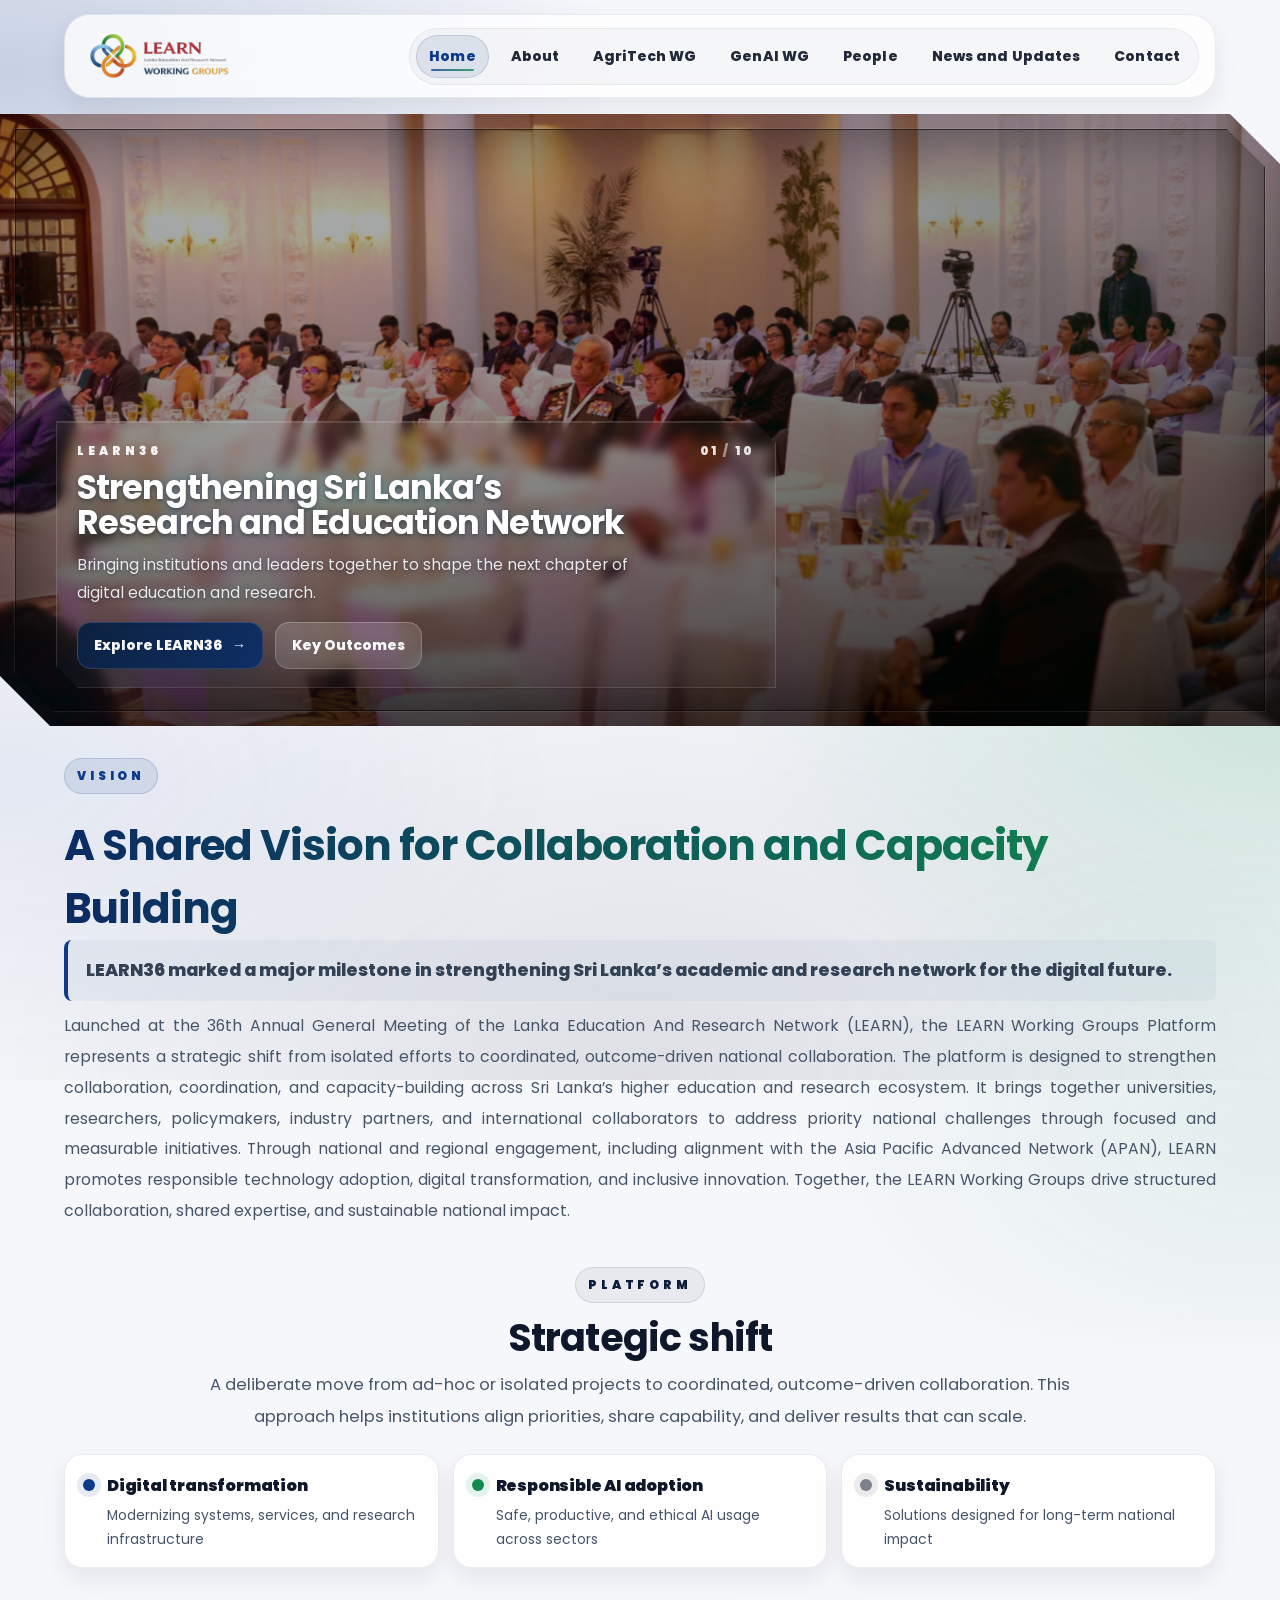
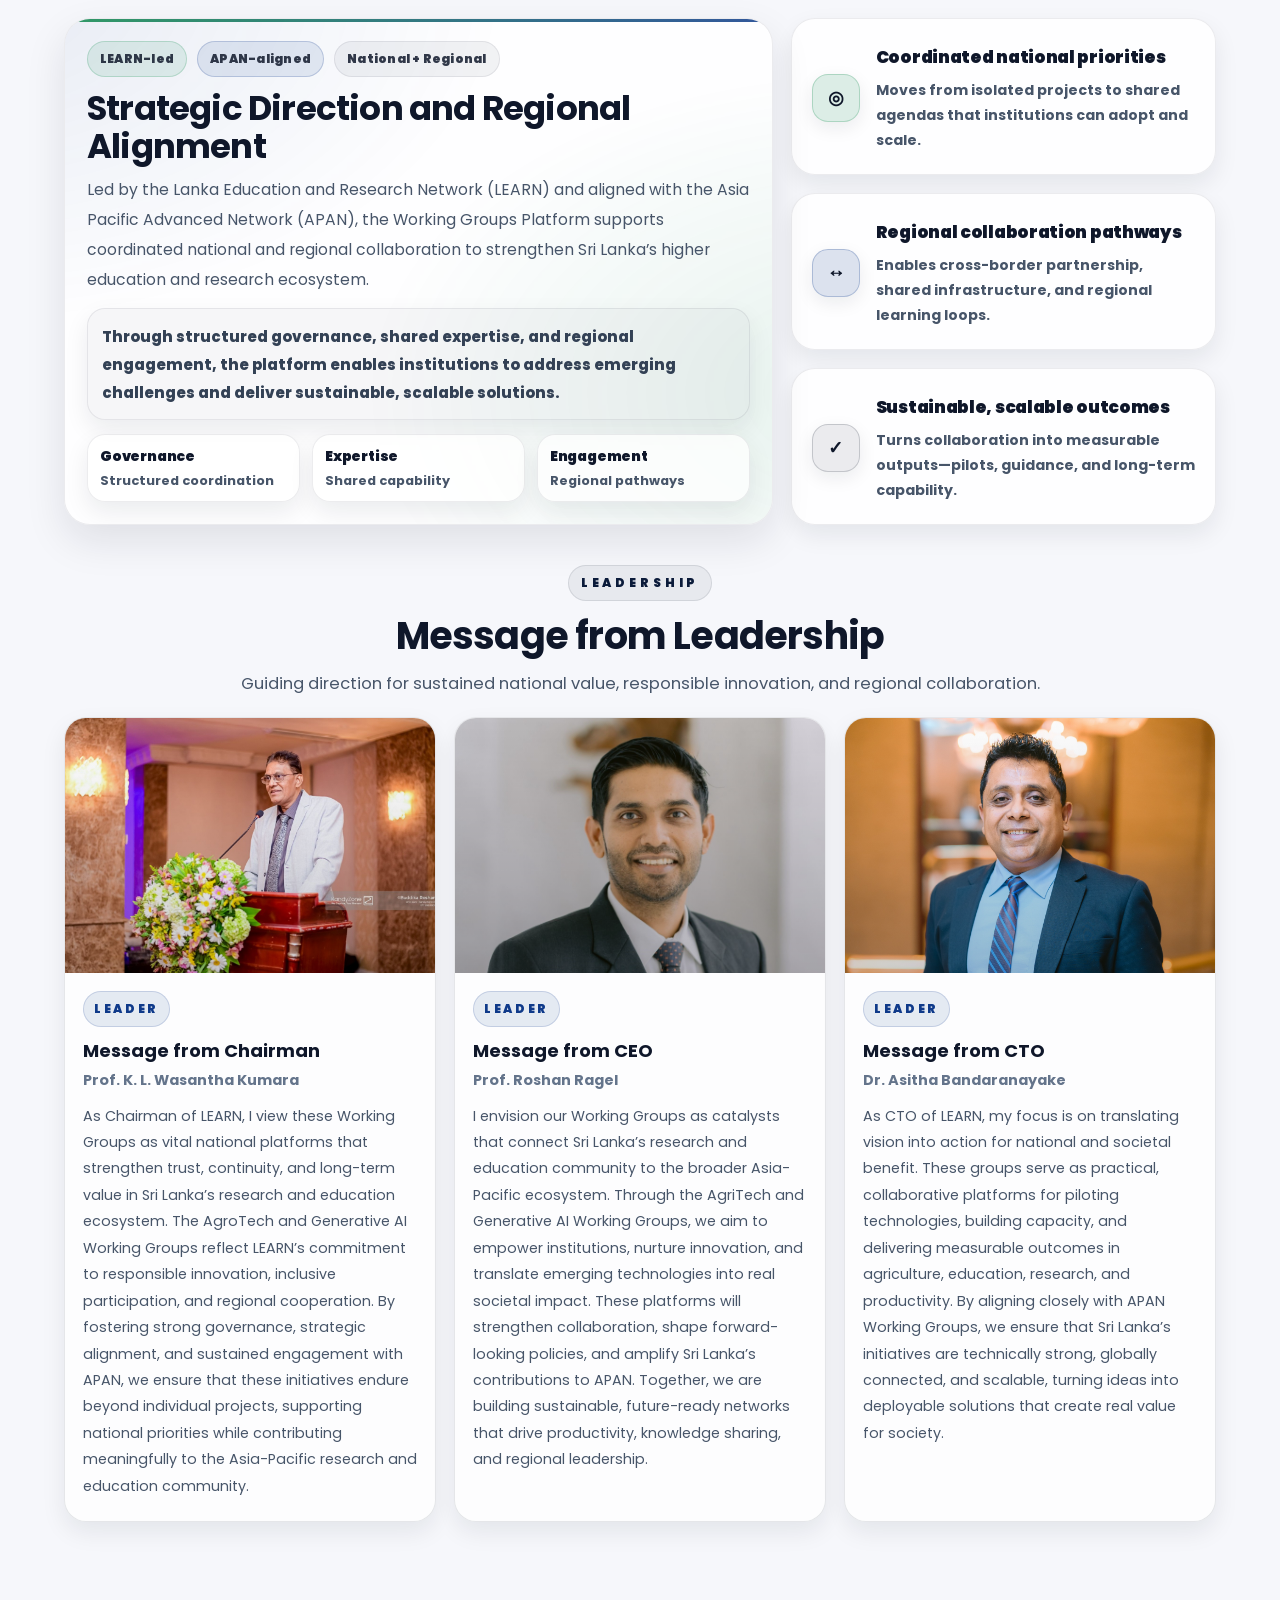
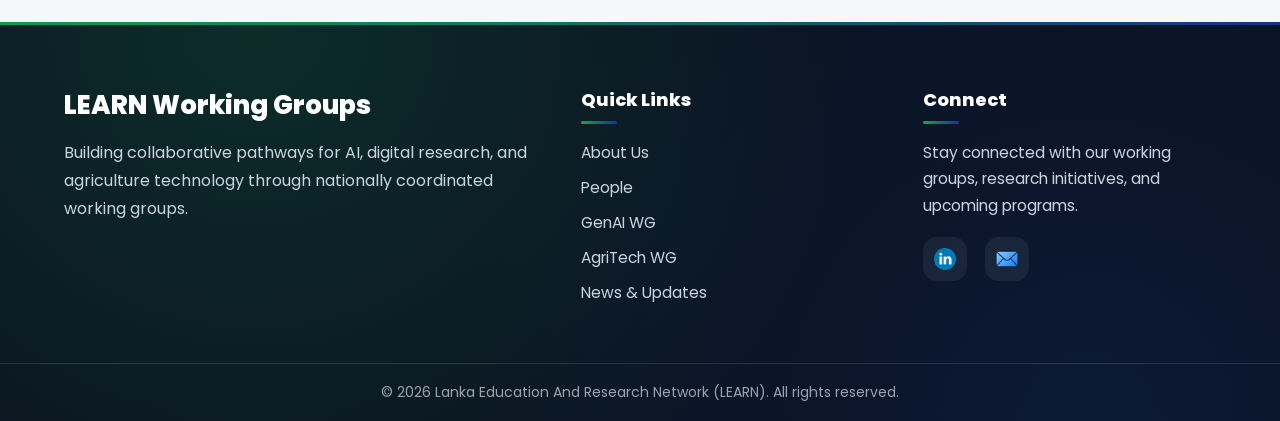
==== commit 5f8aa2e3: "frist commit" ====
--- a/index.html
+++ b/index.html
@@ -5,8 +5,8 @@
   <meta name="viewport" content="width=device-width, initial-scale=1.0" />
   <meta name="description" content="LEARN36 in Sri Lanka united educators, researchers, and leaders to advance AI, digital transformation, agriculture innovation, and research collaboration through LEARN.">
   <link rel="stylesheet" href="assets/css/index.css"/>
-  <title>Home</title>
-  <link rel="icon" href="assets/images/icons/favicon.png" type="image/x-icon" />
+  <title>LEARN Working Groups</title>
+<link rel="icon" type="image/png" href="assets/images/icons/12favicon.png">
 
   <link rel="preconnect" href="https://fonts.googleapis.com">
   <link rel="preconnect" href="https://fonts.gstatic.com" crossorigin>
@@ -21,7 +21,7 @@
     <!-- Logo -->
     <a href="index.html" class="brand" aria-label="Working Groups Home">
       <img
-        src="assets/images/brand/withbackgroundWorkingGroupLogo.png"
+        src="assets/images/brand/WorkingGroupLogo.png"
         alt="Working Groups Logo"
       />
     </a>
--- a/assets/css/index.css
+++ b/assets/css/index.css
@@ -30,23 +30,41 @@
   --max:1200px;
 }
 
+
 html{scroll-behavior:smooth}
 
 /* ✅ Prevent sideways drag reveal on mobile */
 html, body{
+  padding-top: 50px; /* adjust if needed */
   width:100%;
   max-width:100%;
   overflow-x:hidden;
   position:relative;
 }
 
+/* =========================================================
+   PREMIUM GLOBAL BACKGROUND
+========================================================= */
+
 body{
   font-family:'Poppins',sans-serif;
   color:var(--text);
+  background: #f6f7fb; /* your original clean base */
+  position: relative;
+  overflow-x: hidden;
+}
+
+/* Blurred Color Layer */
+body::before{
+  content:"";
+  position: fixed;
+  inset: -20%;
+  z-index: -2;
+
   background:
-    radial-gradient(1200px 700px at 15% 0%, rgba(15,58,138,0.10), transparent 60%),
-    radial-gradient(900px 600px at 85% 10%, rgba(17,138,78,0.08), transparent 60%),
-    linear-gradient(var(--bg), var(--bg));
+    radial-gradient(1000px 600px at 15% 20%, rgba(15,58,138,0.20), transparent 60%),
+    radial-gradient(900px 600px at 85% 70%, rgba(17,138,78,0.18), transparent 60%),
+    radial-gradient(1200px 800px at 50% 100%, rgba(15,23,42,0.10), transparent 60%);
 }
 
 /* Container */
@@ -61,8 +79,10 @@
 ========================= */
 
 .navbar{
-  position: sticky;
+  position: fixed;      /* 🔥 THIS is the change */
   top: 0;
+  left: 0;
+  width: 100%;
   z-index: 1000;
   padding: 14px 0;
   background: transparent;
@@ -196,8 +216,6 @@
   background: var(--text);
   transition: transform .28s ease, opacity .28s ease;
 }
-
-
 
 /* =========================
    MOBILE NAV — Drawer outside navbar card
@@ -734,7 +752,6 @@
 .bg9 { background-image: url("../images/slides/ORP4698.jpg");}
 .bg10 { background-image: url("../images/slides/ORP4487.jpg"); }
 .bg11 { background-image: url("../images/slides/Slide10.jpg"); }
-
 
 /* Responsive */
 @media (max-width: 980px){
@@ -1286,4 +1303,128 @@
     margin-right: auto;
   }
   .site-footer.site-footer--premium .footer-social{justify-content:center;}
+}
+
+/* =========================
+   SECTION SPACING SYSTEM
+========================= */
+
+.band{
+  padding: 30px 0;
+}
+
+.band-soft{
+  padding: 10px 0;
+}
+
+/* =========================
+   VISION — PREMIUM UPGRADE
+========================= */
+
+#vision {
+  position: relative;
+  overflow: hidden;
+}
+
+#vision::before {
+  content: "";
+  position: absolute;
+  inset: -20%;
+  background:
+    radial-gradient(900px 500px at 15% 20%, rgba(15,58,138,0.08), transparent 60%),
+    radial-gradient(800px 500px at 85% 70%, rgba(17,138,78,0.08), transparent 60%);
+  filter: blur(20px);
+  z-index: 0;
+}
+
+#vision .container {
+  position: relative;
+  z-index: 2;
+}
+
+#vision h2 {
+  font-size: 42px;
+  letter-spacing: -1px;
+  background: linear-gradient(
+    90deg,
+    var(--blue800),
+    var(--green600)
+  );
+  -webkit-background-clip: text;
+  -webkit-text-fill-color: transparent;
+}
+
+#vision .lead {
+  font-size: 17.5px;
+  padding-left: 18px;
+  border-left: 4px solid var(--blue700);
+  background: rgba(15,58,138,0.04);
+  border-radius: 8px;
+  padding: 14px 18px;
+}
+
+#vision .vision-text {
+  opacity: 0;
+  transform: translateY(20px);
+  transition: opacity 0.8s ease, transform 0.8s ease;
+}
+
+#vision.is-visible .vision-text {
+  opacity: 1;
+  transform: translateY(0);
+}
+
+/* =========================
+   STRATEGIC SHIFT – PREMIUM BACKGROUND
+========================= */
+
+#strategic-shift {
+  position: relative;
+  background:
+    radial-gradient(900px 500px at 10% 0%, rgba(15,58,138,0.06), transparent 60%),
+    radial-gradient(800px 500px at 90% 100%, rgba(17,138,78,0.06), transparent 60%),
+    linear-gradient(#ffffff, #f8fafc);
+}
+
+/* =========================================================
+   SHOW ORIGINAL PAGE BACKGROUND (remove band panels)
+   Applies only to the requested sections – cards untouched.
+========================================================= */
+
+/* Let the body background show through */
+#vision,
+#strategic-shift,
+#alignment,
+#leaderpart{
+  background: transparent !important;
+}
+
+/* If these sections have .band / .band-soft backgrounds, neutralize them */
+#vision.band,
+#vision.band-soft,
+#strategic-shift.band,
+#strategic-shift.band-soft,
+#alignment.band,
+#alignment.band-soft,
+#leaderpart.band,
+#leaderpart.band-soft{
+  background: transparent !important;
+}
+
+/* Optional: keep spacing consistent (does NOT change cards) */
+#vision,
+#strategic-shift,
+#alignment,
+#leaderpart{
+  position: relative;
+  overflow: visible;
+}
+
+/* =========================================================
+   MAKE SECTIONS TRANSPARENT (SHOW ORIGINAL PAGE BACKGROUND)
+========================================================= */
+
+.band,
+.band-soft {
+  background: transparent !important;
 }
